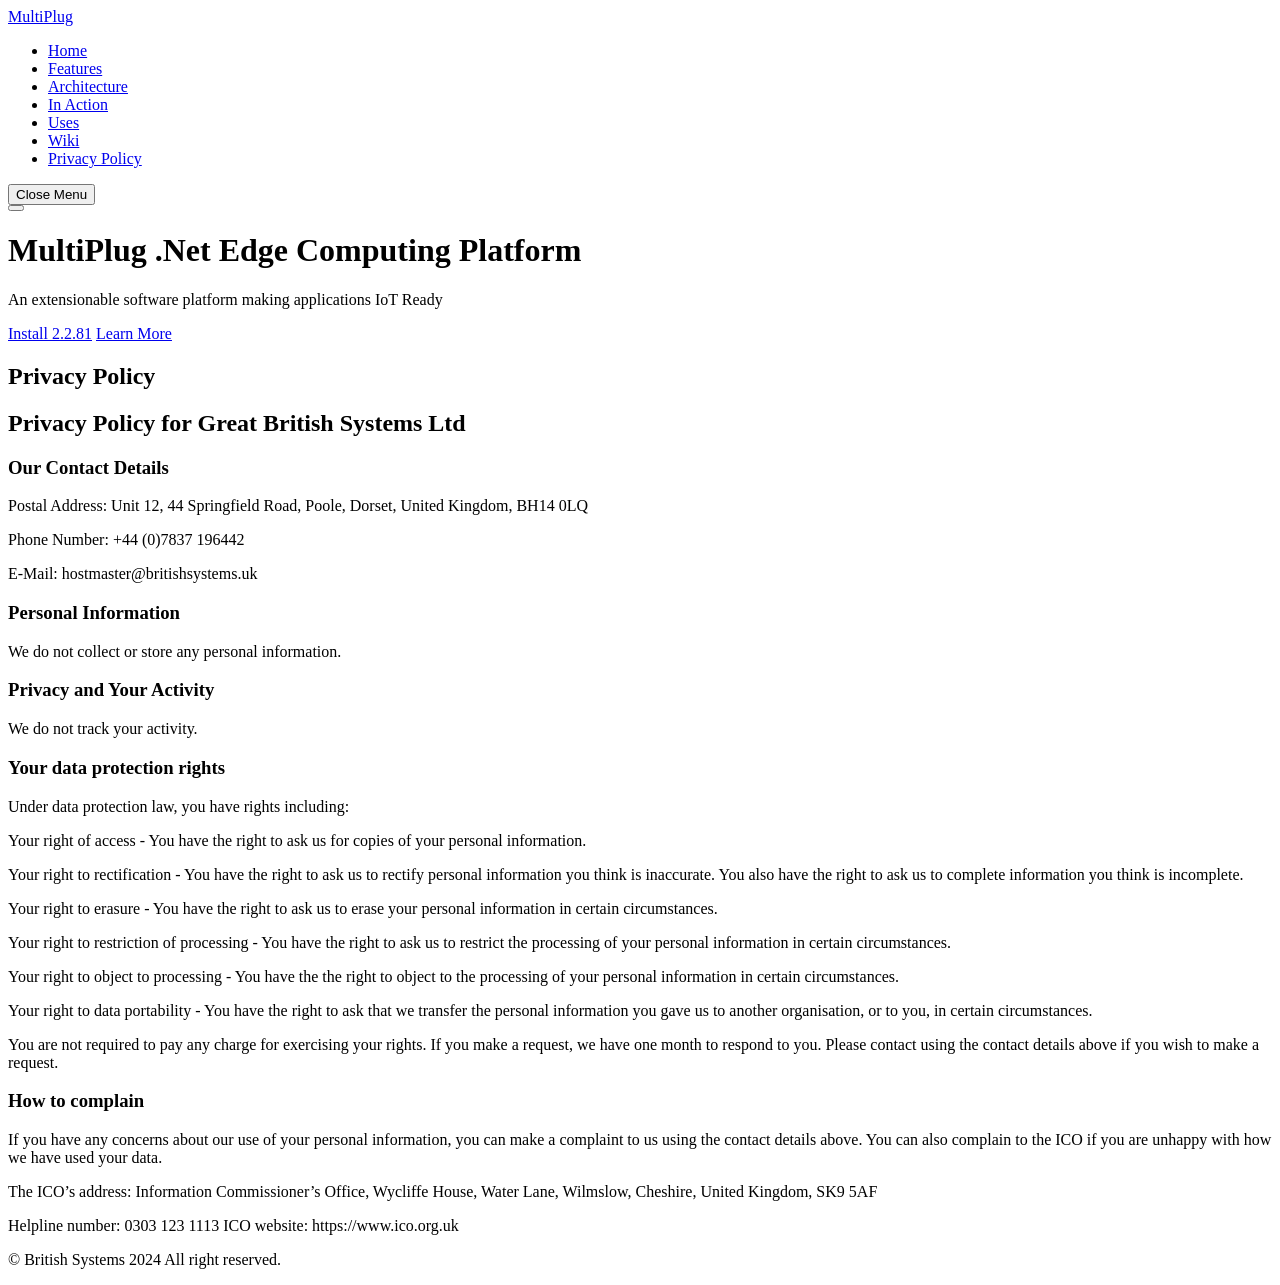
==== docs/privacy/index.html @ 9030fdd7 "Create index.html" ====
<html lang="en">
<head>
    <meta charset="utf-8">
    <meta name="description" content="MultiPlug is a Edge Computing Platform for the Internet of Things">
    <meta name="keywords" content="Internet of Things, 4IR, Edge Computing">
    <meta name="viewport" content="width=device-width, initial-scale=1, maximum-scale=1">
    <meta name="author" content="British Systems">
    <title>Privacy Policy | MultiPlug</title>
    <link href="//cdn.multiplug.app/img/mp/favicon.ico" rel="icon" type="image/x-icon" >
    <link href="//cdn.multiplug.app/img/mp/favicon.ico" rel="shortcut icon" type="image/x-icon">
    <link href="//cdn.multiplug.app/css/mp/bootstrap.min.css" rel="stylesheet">
    <!-- Font Awesome CSS -->
    <link rel="stylesheet" href="//cdn.multiplug.app/fonts/mp/font-awesome.min.css" type="text/css" media="screen">
    <!-- Include roboto.css to use the Roboto web font, material.css to include the theme and ripples.css to style the ripple effect -->
    <link href="//cdn.multiplug.app/css/mp/material.min.css" rel="stylesheet">
    <link href="//cdn.multiplug.app/css/mp/ripples.min.css" rel="stylesheet">
    <link href="//cdn.multiplug.app/css/mp/main.css" rel="stylesheet">
    <link href="//cdn.multiplug.app/css/mp/responsive.css" rel="stylesheet">
    <link href="//cdn.multiplug.app/css/mp/animate.min.css" rel="stylesheet">
</head>

<body>

    <div class="navbar navbar-invers menu-wrap">
        <div class="navbar-header text-center">
            <a class="navbar-brand logo-right" href="javascript:void(0)">MultiPlug</a>
        </div>
        <ul class="nav navbar-nav main-navigation">
            <li class="active"><a href="#home">Home</a></li>
            <li><a href="#features">Features</a></li>
            <li><a href="#why">Architecture</a></li>
            <li><a href="#screenshot">In Action</a></li>
            <li><a href="#testimonial">Uses</a></li>

            <!-- <li><a href="~/extensions/">Extensions</a></li> -->
            <li><a href="https://github.com/British-Systems/MultiPlug/wiki" target="_blank">Wiki</a></li>
            <li><a href="./privacy/" >Privacy Policy</a></li>
        </ul>
        <button class="close-button" id="close-button">Close Menu</button>
    </div>

    <div class="content-wrap">
        <header class="hero-area" id="home">

            <div class="container">
                <div class="col-md-12">

                    <div class="navbar navbar-inverse sticky-navigation navbar-fixed-top" role="navigation" data-spy="affix" data-offset-top="200">
                        <div class="container">
                            <div class="navbar-header">
                                <img src="//cdn.multiplug.app/img/mp/MultiPlug.png" class="logo-left" alt="">
                                <!-- @*<a class="logo-left " href="index.html"><i class="mdi-image-timelapse"></i>MultiPlug</a>*@ -->
                            </div>
                            <div class="navbar-right">
                                <button class="menu-icon" id="open-button">
                                    <i class="mdi-navigation-menu"></i>
                                </button>
                            </div>
                        </div>
                    </div>
                </div>
                <div class="contents text-right">
                    <h1 class="wow fadeInRight" data-wow-duration="1000ms" data-wow-delay="300ms">MultiPlug .Net Edge Computing Platform</h1>
                    <p class="wow fadeInRight" data-wow-duration="1000ms" data-wow-delay="400ms">An extensionable software platform making applications IoT Ready</p>
                    <a href="#why" class="btn btn-lg btn-primary wow fadeInUp btn-install" data-wow-duration="1000ms" data-wow-delay="400ms">Install 2.2.81</a>
                    <a href="#features" class="btn btn-lg btn-border wow fadeInUp" data-wow-duration="1000ms" data-wow-delay="500ms">Learn More</a>
                </div>
            </div>
        </header>

        <section id="features" class="section">
            <div class="container">
                <div class="section-header">
                    <h1 class="section-title">Privacy Policy</h1>
                    <h2 class="section-subtitle wow fadeInRight" data-wow-duration="1000ms" data-wow-delay="400ms">Privacy Policy for Great British Systems Ltd</h2>
					<h3><b>Our Contact Details</b></h3>
					<p>Postal Address: Unit 12, 44 Springfield Road, Poole, Dorset, United Kingdom, BH14 0LQ</p>
					<p>Phone Number: +44 (0)7837 196442</p>
					<p>E-Mail: hostmaster@britishsystems.uk</p>
					<h3><b>Personal Information</b></h3>
					<p>We do not collect or store any personal information.</p>
					<h3><b>Privacy and Your Activity</b></h3>
					<p>We do not track your activity.</p>
					<h3><b>Your data protection rights</b></h3>
					<p>Under data protection law, you have rights including:</p>
					<p>Your right of access - You have the right to ask us for copies of your personal information.</p>
					<p>Your right to rectification - You have the right to ask us to rectify personal information you think is inaccurate. You also have the right to ask us to complete information you think is incomplete.</p>
					<p>Your right to erasure - You have the right to ask us to erase your personal information in certain circumstances.</p>
					<p>Your right to restriction of processing - You have the right to ask us to restrict the processing of your personal information in certain circumstances.</p>
					<p>Your right to object to processing - You have the the right to object to the processing of your personal information in certain circumstances.</p>
					<p>Your right to data portability - You have the right to ask that we transfer the personal information you gave us to another organisation, or to you, in certain circumstances.</p>
					<p>You are not required to pay any charge for exercising your rights. If you make a request, we have one month to respond to you. Please contact using the contact details above if you wish to make a request.</p>
					<h3><b>How to complain</b></h3>
					<p>If you have any concerns about our use of your personal information, you can make a complaint to us using the contact details above. You can also complain to the ICO if you are unhappy with how we have used your data.</p>
					<p>The ICO’s address: Information Commissioner’s Office, Wycliffe House, Water Lane, Wilmslow, Cheshire, United Kingdom, SK9 5AF</p>
					<p>Helpline number: 0303 123 1113 ICO website: https://www.ico.org.uk</p>
                </div>
            </div>
        </section>

        <section id="footer">
        <div class="container">
        </div>
        <!-- Go to Top Link -->
        <a href="#home" class="btn btn-primary back-to-top">
            <i class="mdi-hardware-keyboard-arrow-up"></i>
        </a>
    </section>

        <section id="copyright">
            <div class="container">
                <div class="row">
                    <div class="col-md-12">
                        <p class="copyright-text">
                            © British Systems 2024 All right reserved.

                        </p>
                    </div>
                </div>
            </div>
        </section>
    </div>


    <script src="//cdn.multiplug.app/js/mp/jquery-2.1.4.min.js"></script>
    <script src="//cdn.multiplug.app/js/mp/bootstrap.min.js"></script>
    <script src="//cdn.multiplug.app/js/mp/ripples.min.js"></script>
    <script src="//cdn.multiplug.app/js/mp/material.min.js"></script>
    <script src="//cdn.multiplug.app/js/mp/wow.js"></script>
    <script src="//cdn.multiplug.app/js/mp/jquery.mmenu.min.all.js"></script>
    <script src="//cdn.multiplug.app/js/mp/count-to.js"></script>
    <script src="//cdn.multiplug.app/js/mp/jquery.inview.min.js"></script>
    <script src="//cdn.multiplug.app/js/mp/classie.js"></script>
    <script src="//cdn.multiplug.app/js/mp/jquery.nav.js"></script>
    <script src="//cdn.multiplug.app/js/mp/smooth-on-scroll.js"></script>
    <script src="//cdn.multiplug.app/js/mp/smooth-scroll.js"></script>
    <script src="//cdn.multiplug.app/js/mp/form-validator.min.js"></script>
    <script src="//cdn.multiplug.app/js/mp/contact-form-script.js"></script>
    <script src="//cdn.multiplug.app/js/mp/main.js"></script>



    <script>
        $(document).ready(function() {
            // This command is used to initialize some elements and make them work properly
            $.material.init();
        });
    </script>

</body>

</html>
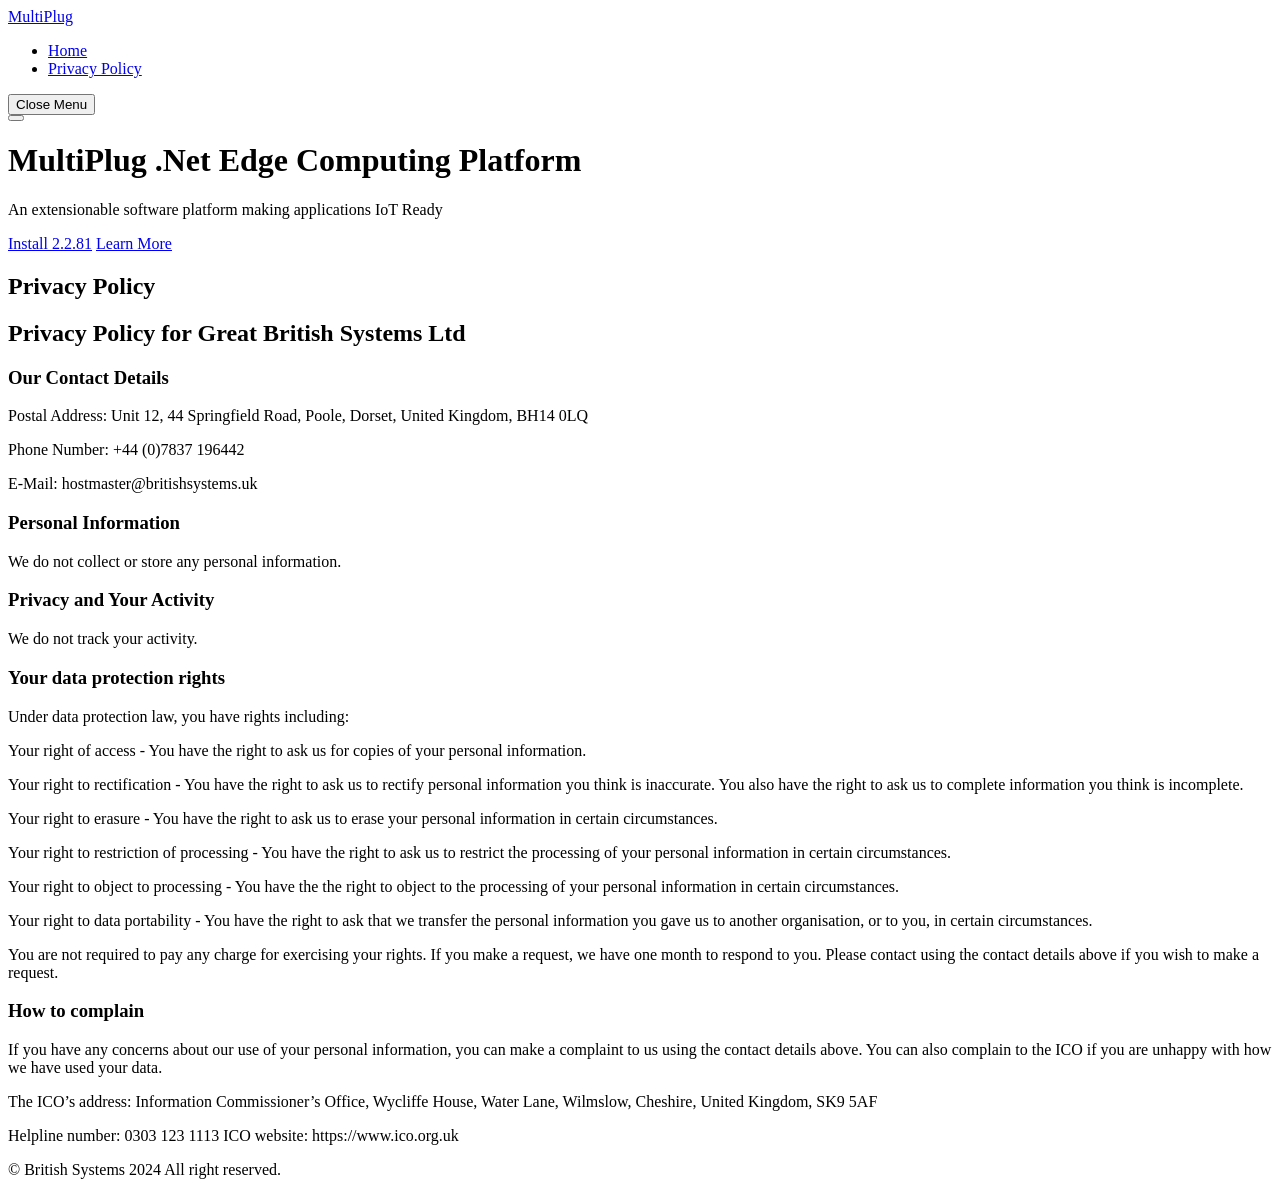
==== commit 30a3b87d: "Update index.html" ====
--- a/docs/privacy/index.html
+++ b/docs/privacy/index.html
@@ -26,15 +26,8 @@
             <a class="navbar-brand logo-right" href="javascript:void(0)">MultiPlug</a>
         </div>
         <ul class="nav navbar-nav main-navigation">
-            <li class="active"><a href="#home">Home</a></li>
-            <li><a href="#features">Features</a></li>
-            <li><a href="#why">Architecture</a></li>
-            <li><a href="#screenshot">In Action</a></li>
-            <li><a href="#testimonial">Uses</a></li>
-
-            <!-- <li><a href="~/extensions/">Extensions</a></li> -->
-            <li><a href="https://github.com/British-Systems/MultiPlug/wiki" target="_blank">Wiki</a></li>
-            <li><a href="./privacy/" >Privacy Policy</a></li>
+            <li><a href="/">Home</a></li>
+            <li class="active"><a href="/privacy" >Privacy Policy</a></li>
         </ul>
         <button class="close-button" id="close-button">Close Menu</button>
     </div>
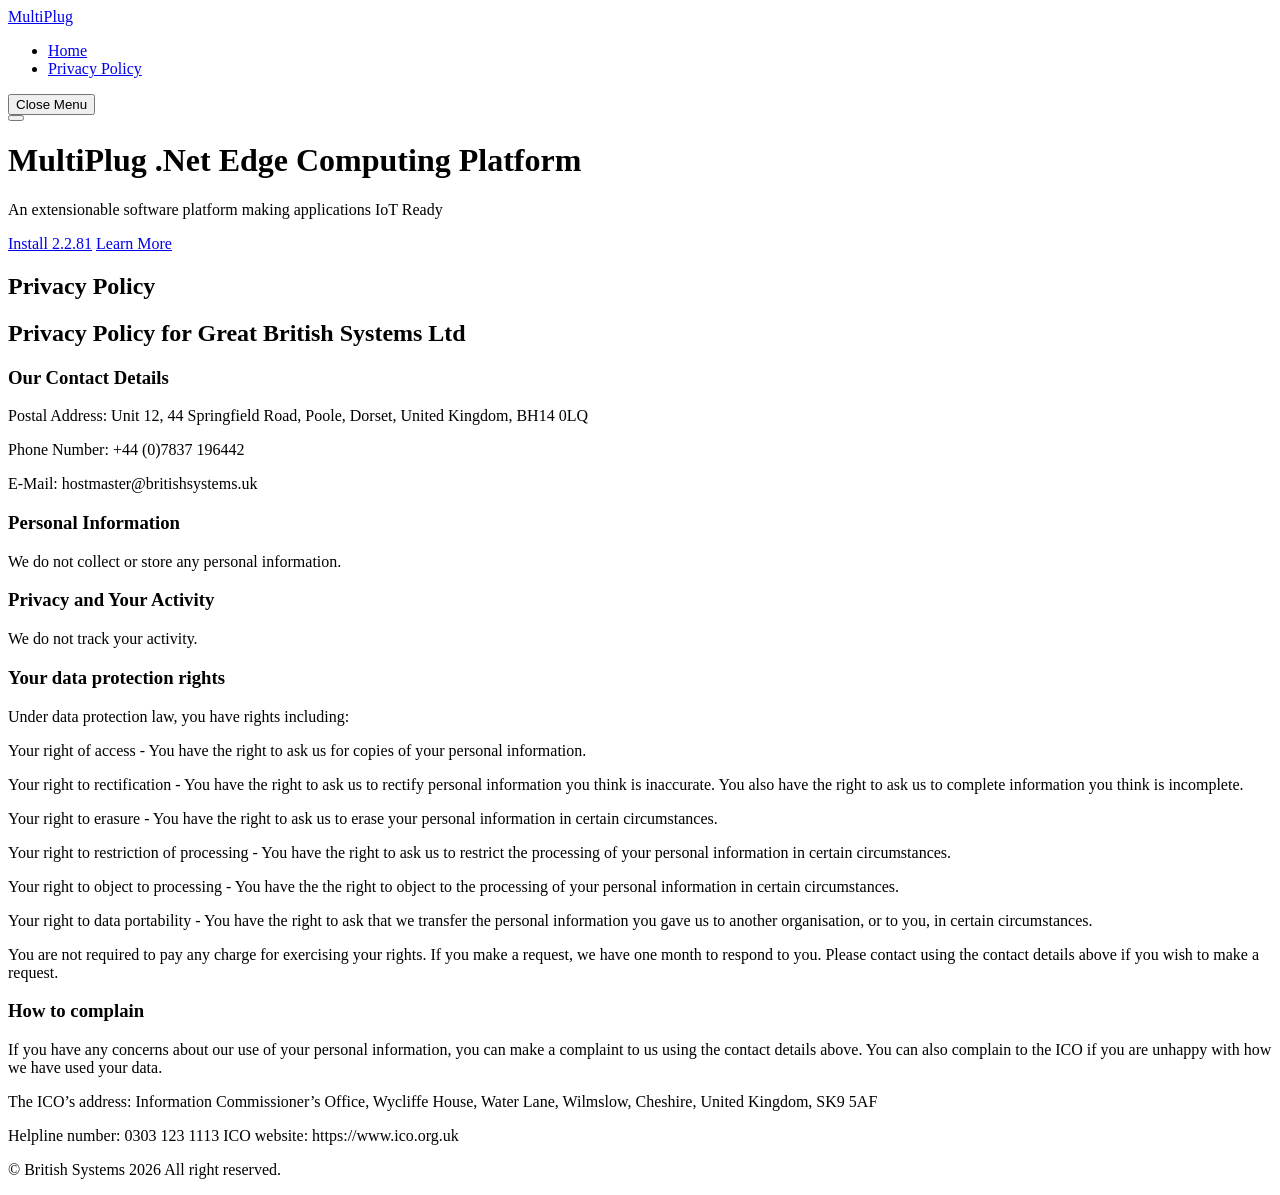
==== commit 279312a8: "Year" ====
--- a/docs/privacy/index.html
+++ b/docs/privacy/index.html
@@ -105,7 +105,7 @@
                 <div class="row">
                     <div class="col-md-12">
                         <p class="copyright-text">
-                            © British Systems 2024 All right reserved.
+                            © British Systems 2026 All right reserved.
 
                         </p>
                     </div>
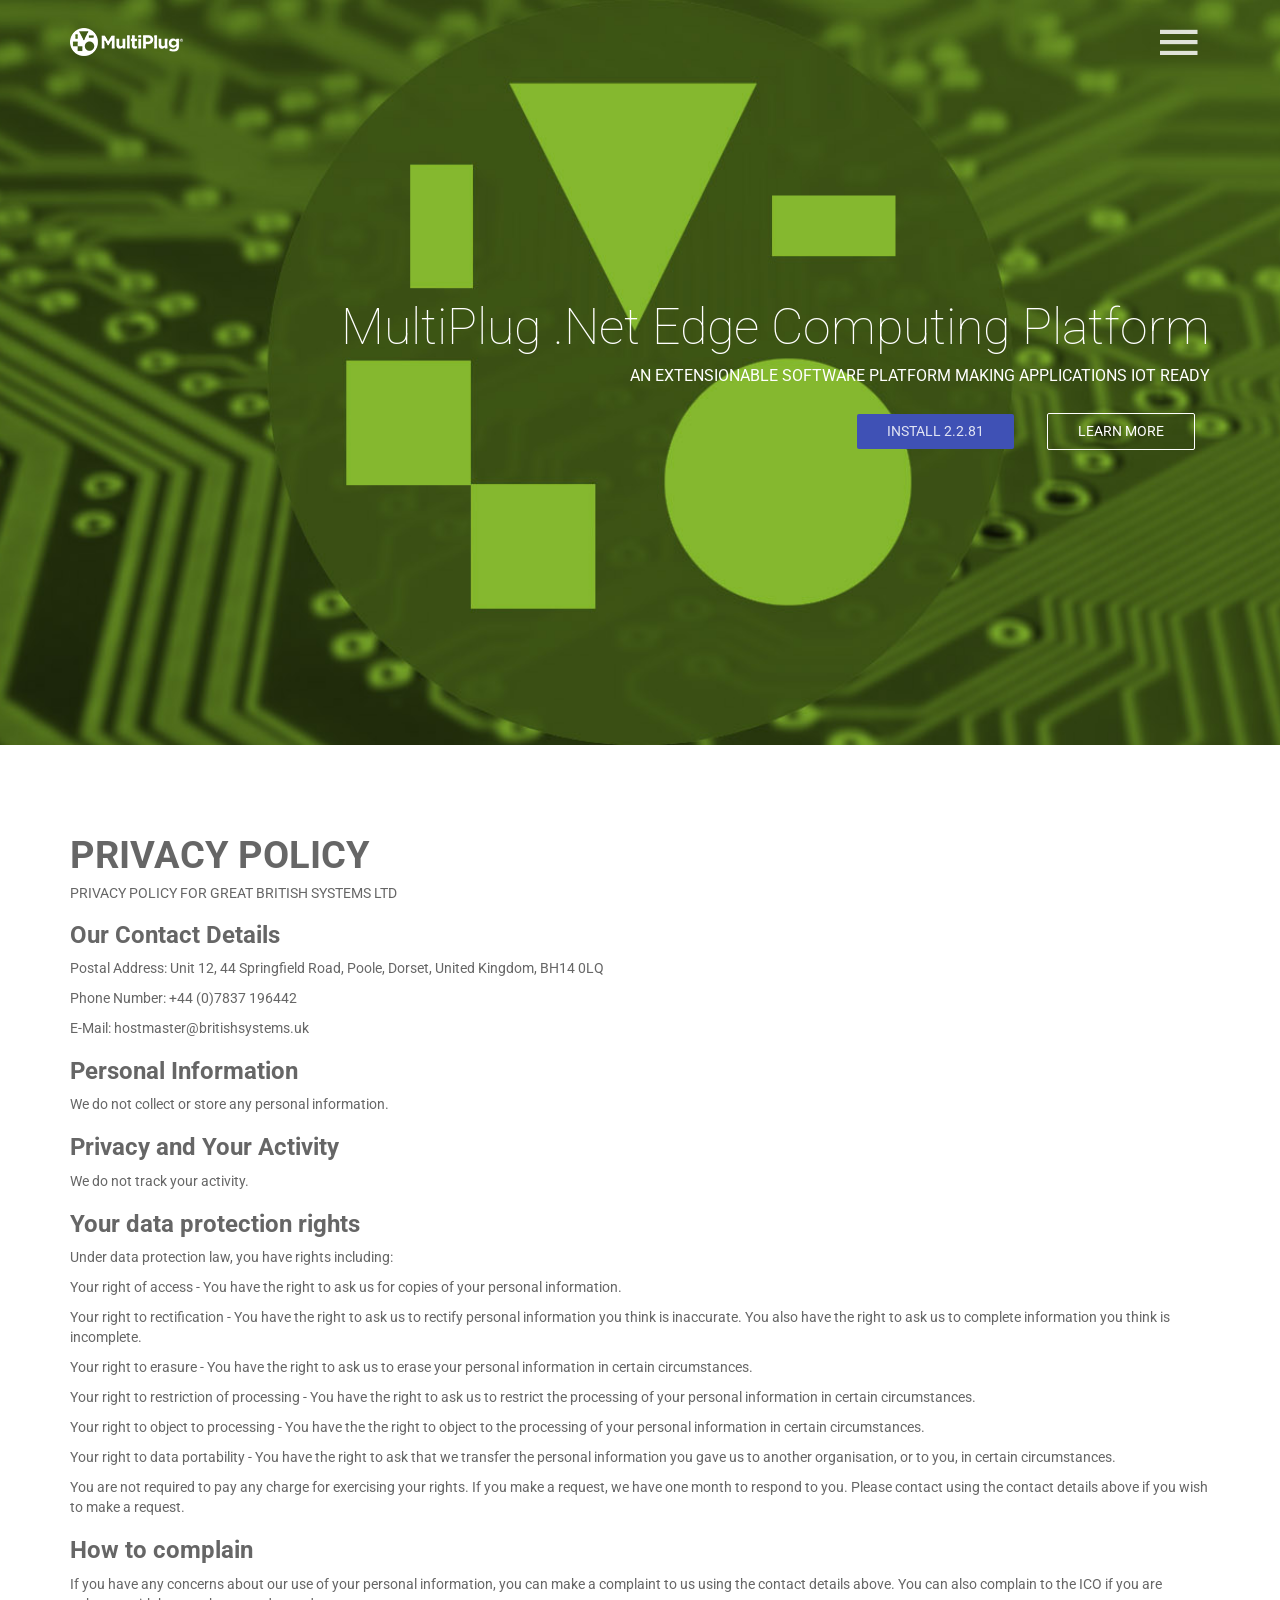
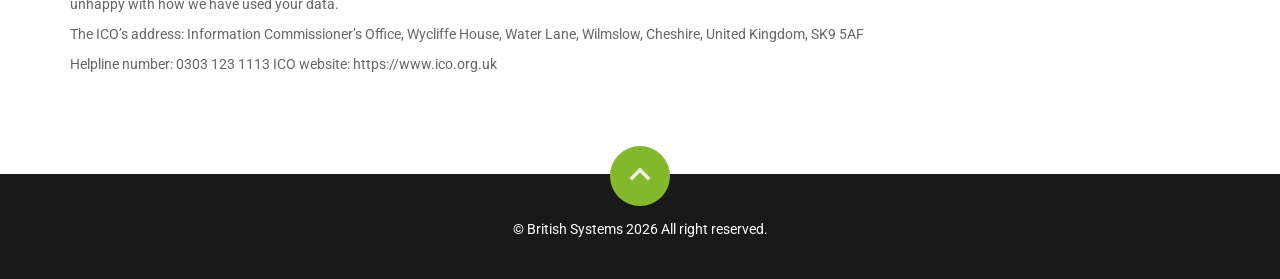
==== commit 61bdea4c: "Add files via upload" ====
--- a/docs/privacy/index.html
+++ b/docs/privacy/index.html
@@ -1,145 +1,145 @@
-<html lang="en">
-<head>
-    <meta charset="utf-8">
-    <meta name="description" content="MultiPlug is a Edge Computing Platform for the Internet of Things">
-    <meta name="keywords" content="Internet of Things, 4IR, Edge Computing">
-    <meta name="viewport" content="width=device-width, initial-scale=1, maximum-scale=1">
-    <meta name="author" content="British Systems">
-    <title>Privacy Policy | MultiPlug</title>
-    <link href="//cdn.multiplug.app/img/mp/favicon.ico" rel="icon" type="image/x-icon" >
-    <link href="//cdn.multiplug.app/img/mp/favicon.ico" rel="shortcut icon" type="image/x-icon">
-    <link href="//cdn.multiplug.app/css/mp/bootstrap.min.css" rel="stylesheet">
-    <!-- Font Awesome CSS -->
-    <link rel="stylesheet" href="//cdn.multiplug.app/fonts/mp/font-awesome.min.css" type="text/css" media="screen">
-    <!-- Include roboto.css to use the Roboto web font, material.css to include the theme and ripples.css to style the ripple effect -->
-    <link href="//cdn.multiplug.app/css/mp/material.min.css" rel="stylesheet">
-    <link href="//cdn.multiplug.app/css/mp/ripples.min.css" rel="stylesheet">
-    <link href="//cdn.multiplug.app/css/mp/main.css" rel="stylesheet">
-    <link href="//cdn.multiplug.app/css/mp/responsive.css" rel="stylesheet">
-    <link href="//cdn.multiplug.app/css/mp/animate.min.css" rel="stylesheet">
-</head>
-
-<body>
-
-    <div class="navbar navbar-invers menu-wrap">
-        <div class="navbar-header text-center">
-            <a class="navbar-brand logo-right" href="javascript:void(0)">MultiPlug</a>
-        </div>
-        <ul class="nav navbar-nav main-navigation">
-            <li><a href="/">Home</a></li>
-            <li class="active"><a href="/privacy" >Privacy Policy</a></li>
-        </ul>
-        <button class="close-button" id="close-button">Close Menu</button>
-    </div>
-
-    <div class="content-wrap">
-        <header class="hero-area" id="home">
-
-            <div class="container">
-                <div class="col-md-12">
-
-                    <div class="navbar navbar-inverse sticky-navigation navbar-fixed-top" role="navigation" data-spy="affix" data-offset-top="200">
-                        <div class="container">
-                            <div class="navbar-header">
-                                <img src="//cdn.multiplug.app/img/mp/MultiPlug.png" class="logo-left" alt="">
-                                <!-- @*<a class="logo-left " href="index.html"><i class="mdi-image-timelapse"></i>MultiPlug</a>*@ -->
-                            </div>
-                            <div class="navbar-right">
-                                <button class="menu-icon" id="open-button">
-                                    <i class="mdi-navigation-menu"></i>
-                                </button>
-                            </div>
-                        </div>
-                    </div>
-                </div>
-                <div class="contents text-right">
-                    <h1 class="wow fadeInRight" data-wow-duration="1000ms" data-wow-delay="300ms">MultiPlug .Net Edge Computing Platform</h1>
-                    <p class="wow fadeInRight" data-wow-duration="1000ms" data-wow-delay="400ms">An extensionable software platform making applications IoT Ready</p>
-                    <a href="#why" class="btn btn-lg btn-primary wow fadeInUp btn-install" data-wow-duration="1000ms" data-wow-delay="400ms">Install 2.2.81</a>
-                    <a href="#features" class="btn btn-lg btn-border wow fadeInUp" data-wow-duration="1000ms" data-wow-delay="500ms">Learn More</a>
-                </div>
-            </div>
-        </header>
-
-        <section id="features" class="section">
-            <div class="container">
-                <div class="section-header">
-                    <h1 class="section-title">Privacy Policy</h1>
-                    <h2 class="section-subtitle wow fadeInRight" data-wow-duration="1000ms" data-wow-delay="400ms">Privacy Policy for Great British Systems Ltd</h2>
-					<h3><b>Our Contact Details</b></h3>
-					<p>Postal Address: Unit 12, 44 Springfield Road, Poole, Dorset, United Kingdom, BH14 0LQ</p>
-					<p>Phone Number: +44 (0)7837 196442</p>
-					<p>E-Mail: hostmaster@britishsystems.uk</p>
-					<h3><b>Personal Information</b></h3>
-					<p>We do not collect or store any personal information.</p>
-					<h3><b>Privacy and Your Activity</b></h3>
-					<p>We do not track your activity.</p>
-					<h3><b>Your data protection rights</b></h3>
-					<p>Under data protection law, you have rights including:</p>
-					<p>Your right of access - You have the right to ask us for copies of your personal information.</p>
-					<p>Your right to rectification - You have the right to ask us to rectify personal information you think is inaccurate. You also have the right to ask us to complete information you think is incomplete.</p>
-					<p>Your right to erasure - You have the right to ask us to erase your personal information in certain circumstances.</p>
-					<p>Your right to restriction of processing - You have the right to ask us to restrict the processing of your personal information in certain circumstances.</p>
-					<p>Your right to object to processing - You have the the right to object to the processing of your personal information in certain circumstances.</p>
-					<p>Your right to data portability - You have the right to ask that we transfer the personal information you gave us to another organisation, or to you, in certain circumstances.</p>
-					<p>You are not required to pay any charge for exercising your rights. If you make a request, we have one month to respond to you. Please contact using the contact details above if you wish to make a request.</p>
-					<h3><b>How to complain</b></h3>
-					<p>If you have any concerns about our use of your personal information, you can make a complaint to us using the contact details above. You can also complain to the ICO if you are unhappy with how we have used your data.</p>
-					<p>The ICO’s address: Information Commissioner’s Office, Wycliffe House, Water Lane, Wilmslow, Cheshire, United Kingdom, SK9 5AF</p>
-					<p>Helpline number: 0303 123 1113 ICO website: https://www.ico.org.uk</p>
-                </div>
-            </div>
-        </section>
-
-        <section id="footer">
-        <div class="container">
-        </div>
-        <!-- Go to Top Link -->
-        <a href="#home" class="btn btn-primary back-to-top">
-            <i class="mdi-hardware-keyboard-arrow-up"></i>
-        </a>
-    </section>
-
-        <section id="copyright">
-            <div class="container">
-                <div class="row">
-                    <div class="col-md-12">
-                        <p class="copyright-text">
-                            © British Systems 2026 All right reserved.
-
-                        </p>
-                    </div>
-                </div>
-            </div>
-        </section>
-    </div>
-
-
-    <script src="//cdn.multiplug.app/js/mp/jquery-2.1.4.min.js"></script>
-    <script src="//cdn.multiplug.app/js/mp/bootstrap.min.js"></script>
-    <script src="//cdn.multiplug.app/js/mp/ripples.min.js"></script>
-    <script src="//cdn.multiplug.app/js/mp/material.min.js"></script>
-    <script src="//cdn.multiplug.app/js/mp/wow.js"></script>
-    <script src="//cdn.multiplug.app/js/mp/jquery.mmenu.min.all.js"></script>
-    <script src="//cdn.multiplug.app/js/mp/count-to.js"></script>
-    <script src="//cdn.multiplug.app/js/mp/jquery.inview.min.js"></script>
-    <script src="//cdn.multiplug.app/js/mp/classie.js"></script>
-    <script src="//cdn.multiplug.app/js/mp/jquery.nav.js"></script>
-    <script src="//cdn.multiplug.app/js/mp/smooth-on-scroll.js"></script>
-    <script src="//cdn.multiplug.app/js/mp/smooth-scroll.js"></script>
-    <script src="//cdn.multiplug.app/js/mp/form-validator.min.js"></script>
-    <script src="//cdn.multiplug.app/js/mp/contact-form-script.js"></script>
-    <script src="//cdn.multiplug.app/js/mp/main.js"></script>
-
-
-
-    <script>
-        $(document).ready(function() {
-            // This command is used to initialize some elements and make them work properly
-            $.material.init();
-        });
-    </script>
-
-</body>
-
-</html>
+<html lang="en">
+<head>
+    <meta charset="utf-8">
+    <meta name="description" content="MultiPlug is a Edge Computing Platform for the Internet of Things">
+    <meta name="keywords" content="Internet of Things, 4IR, Edge Computing">
+    <meta name="viewport" content="width=device-width, initial-scale=1, maximum-scale=1">
+    <meta name="author" content="British Systems">
+    <title>Privacy Policy | MultiPlug</title>
+    <link href="../img/mp/favicon.ico" rel="icon" type="image/x-icon" >
+    <link href="../img/mp/favicon.ico" rel="shortcut icon" type="image/x-icon">
+    <link href="../css/mp/bootstrap.min.css" rel="stylesheet">
+    <!-- Font Awesome CSS -->
+    <link rel="stylesheet" href="../fonts/mp/font-awesome.min.css" type="text/css" media="screen">
+    <!-- Include roboto.css to use the Roboto web font, material.css to include the theme and ripples.css to style the ripple effect -->
+    <link href="../css/mp/material.min.css" rel="stylesheet">
+    <link href="../css/mp/ripples.min.css" rel="stylesheet">
+    <link href="../css/mp/main.css" rel="stylesheet">
+    <link href="../css/mp/responsive.css" rel="stylesheet">
+    <link href="../css/mp/animate.min.css" rel="stylesheet">
+</head>
+
+<body>
+
+    <div class="navbar navbar-invers menu-wrap">
+        <div class="navbar-header text-center">
+            <a class="navbar-brand logo-right" href="javascript:void(0)">MultiPlug</a>
+        </div>
+        <ul class="nav navbar-nav main-navigation">
+            <li><a href="/">Home</a></li>
+            <li class="active"><a href="/privacy" >Privacy Policy</a></li>
+        </ul>
+        <button class="close-button" id="close-button">Close Menu</button>
+    </div>
+
+    <div class="content-wrap">
+        <header class="hero-area" id="home">
+
+            <div class="container">
+                <div class="col-md-12">
+
+                    <div class="navbar navbar-inverse sticky-navigation navbar-fixed-top" role="navigation" data-spy="affix" data-offset-top="200">
+                        <div class="container">
+                            <div class="navbar-header">
+                                <img src="../img/mp/MultiPlug.png" class="logo-left" alt="">
+                                <!-- @*<a class="logo-left " href="index.html"><i class="mdi-image-timelapse"></i>MultiPlug</a>*@ -->
+                            </div>
+                            <div class="navbar-right">
+                                <button class="menu-icon" id="open-button">
+                                    <i class="mdi-navigation-menu"></i>
+                                </button>
+                            </div>
+                        </div>
+                    </div>
+                </div>
+                <div class="contents text-right">
+                    <h1 class="wow fadeInRight" data-wow-duration="1000ms" data-wow-delay="300ms">MultiPlug .Net Edge Computing Platform</h1>
+                    <p class="wow fadeInRight" data-wow-duration="1000ms" data-wow-delay="400ms">An extensionable software platform making applications IoT Ready</p>
+                    <a href="#why" class="btn btn-lg btn-primary wow fadeInUp btn-install" data-wow-duration="1000ms" data-wow-delay="400ms">Install 2.2.81</a>
+                    <a href="#features" class="btn btn-lg btn-border wow fadeInUp" data-wow-duration="1000ms" data-wow-delay="500ms">Learn More</a>
+                </div>
+            </div>
+        </header>
+
+        <section id="features" class="section">
+            <div class="container">
+                <div class="section-header">
+                    <h1 class="section-title">Privacy Policy</h1>
+                    <h2 class="section-subtitle wow fadeInRight" data-wow-duration="1000ms" data-wow-delay="400ms">Privacy Policy for Great British Systems Ltd</h2>
+					<h3><b>Our Contact Details</b></h3>
+					<p>Postal Address: Unit 12, 44 Springfield Road, Poole, Dorset, United Kingdom, BH14 0LQ</p>
+					<p>Phone Number: +44 (0)7837 196442</p>
+					<p>E-Mail: hostmaster@britishsystems.uk</p>
+					<h3><b>Personal Information</b></h3>
+					<p>We do not collect or store any personal information.</p>
+					<h3><b>Privacy and Your Activity</b></h3>
+					<p>We do not track your activity.</p>
+					<h3><b>Your data protection rights</b></h3>
+					<p>Under data protection law, you have rights including:</p>
+					<p>Your right of access - You have the right to ask us for copies of your personal information.</p>
+					<p>Your right to rectification - You have the right to ask us to rectify personal information you think is inaccurate. You also have the right to ask us to complete information you think is incomplete.</p>
+					<p>Your right to erasure - You have the right to ask us to erase your personal information in certain circumstances.</p>
+					<p>Your right to restriction of processing - You have the right to ask us to restrict the processing of your personal information in certain circumstances.</p>
+					<p>Your right to object to processing - You have the the right to object to the processing of your personal information in certain circumstances.</p>
+					<p>Your right to data portability - You have the right to ask that we transfer the personal information you gave us to another organisation, or to you, in certain circumstances.</p>
+					<p>You are not required to pay any charge for exercising your rights. If you make a request, we have one month to respond to you. Please contact using the contact details above if you wish to make a request.</p>
+					<h3><b>How to complain</b></h3>
+					<p>If you have any concerns about our use of your personal information, you can make a complaint to us using the contact details above. You can also complain to the ICO if you are unhappy with how we have used your data.</p>
+					<p>The ICO’s address: Information Commissioner’s Office, Wycliffe House, Water Lane, Wilmslow, Cheshire, United Kingdom, SK9 5AF</p>
+					<p>Helpline number: 0303 123 1113 ICO website: https://www.ico.org.uk</p>
+                </div>
+            </div>
+        </section>
+
+        <section id="footer">
+        <div class="container">
+        </div>
+        <!-- Go to Top Link -->
+        <a href="#home" class="btn btn-primary back-to-top">
+            <i class="mdi-hardware-keyboard-arrow-up"></i>
+        </a>
+    </section>
+
+        <section id="copyright">
+            <div class="container">
+                <div class="row">
+                    <div class="col-md-12">
+                        <p class="copyright-text">
+                            © British Systems 2026 All right reserved.
+
+                        </p>
+                    </div>
+                </div>
+            </div>
+        </section>
+    </div>
+
+
+    <script src="../js/mp/jquery-2.1.4.min.js"></script>
+    <script src="../js/mp/bootstrap.min.js"></script>
+    <script src="../js/mp/ripples.min.js"></script>
+    <script src="../js/mp/material.min.js"></script>
+    <script src="../js/mp/wow.js"></script>
+    <script src="../js/mp/jquery.mmenu.min.all.js"></script>
+    <script src="../js/mp/count-to.js"></script>
+    <script src="../js/mp/jquery.inview.min.js"></script>
+    <script src="../js/mp/classie.js"></script>
+    <script src="../js/mp/jquery.nav.js"></script>
+    <script src="../js/mp/smooth-on-scroll.js"></script>
+    <script src="../js/mp/smooth-scroll.js"></script>
+    <script src="../js/mp/form-validator.min.js"></script>
+    <script src="../js/mp/contact-form-script.js"></script>
+    <script src="../js/mp/main.js"></script>
+
+
+
+    <script>
+        $(document).ready(function() {
+            // This command is used to initialize some elements and make them work properly
+            $.material.init();
+        });
+    </script>
+
+</body>
+
+</html>
--- a/docs/css/mp/material.min.css
+++ b/docs/css/mp/material.min.css
@@ -0,0 +1,2 @@
+@font-face{font-family:Material-Design-Icons;src:url(../../fonts/mp/Material-Design-Icons.eot?3ocs8m);src:url(../../fonts/mp/Material-Design-Icons.eot?#iefix3ocs8m) format('embedded-opentype'),url(../../fonts/mp/Material-Design-Icons.woff?3ocs8m) format('woff'),url(../../fonts/mp/Material-Design-Icons.ttf?3ocs8m) format('truetype'),url(../../fonts/mp/Material-Design-Icons.svg?3ocs8m#Material-Design-Icons) format('svg')}[class^=mdi-],[class*=mdi-]{speak:none;display:inline-block;font:normal normal normal 24px/1 'Material-Design-Icons';text-rendering:auto;-webkit-font-smoothing:antialiased;-moz-osx-font-smoothing:grayscale;-webkit-transform:translate(0,0);-ms-transform:translate(0,0);transform:translate(0,0)}[class^=mdi-]:before,[class*=mdi-]:before{display:inline-block;speak:none;text-decoration:inherit}[class^=mdi-].pull-left,[class*=mdi-].pull-left{margin-right:.3em}[class^=mdi-].pull-right,[class*=mdi-].pull-right{margin-left:.3em}[class^=mdi-].mdi-lg:before,[class*=mdi-].mdi-lg:before,[class^=mdi-].mdi-lg:after,[class*=mdi-].mdi-lg:after{font-size:1.33333333em;line-height:.75em;vertical-align:-15%}[class^=mdi-].mdi-2x:before,[class*=mdi-].mdi-2x:before,[class^=mdi-].mdi-2x:after,[class*=mdi-].mdi-2x:after{font-size:2em}[class^=mdi-].mdi-3x:before,[class*=mdi-].mdi-3x:before,[class^=mdi-].mdi-3x:after,[class*=mdi-].mdi-3x:after{font-size:3em}[class^=mdi-].mdi-4x:before,[class*=mdi-].mdi-4x:before,[class^=mdi-].mdi-4x:after,[class*=mdi-].mdi-4x:after{font-size:4em}[class^=mdi-].mdi-5x:before,[class*=mdi-].mdi-5x:before,[class^=mdi-].mdi-5x:after,[class*=mdi-].mdi-5x:after{font-size:5em}[class^=mdi-device-signal-cellular-]:after,[class^=mdi-device-battery-]:after,[class^=mdi-device-battery-charging-]:after,[class^=mdi-device-signal-cellular-connected-no-internet-]:after,[class^=mdi-device-signal-wifi-]:after,[class^=mdi-device-signal-wifi-statusbar-not-connected]:after,.mdi-device-network-wifi:after{opacity:.3;position:absolute;left:0;top:0;z-index:1;display:inline-block;speak:none;text-decoration:inherit}[class^=mdi-device-signal-cellular-]:after{content:"\e758"}[class^=mdi-device-battery-]:after{content:"\e735"}[class^=mdi-device-battery-charging-]:after{content:"\e733"}[class^=mdi-device-signal-cellular-connected-no-internet-]:after{content:"\e75d"}[class^=mdi-device-signal-wifi-]:after,.mdi-device-network-wifi:after{content:"\e765"}[class^=mdi-device-signal-wifi-statusbasr-not-connected]:after{content:"\e8f7"}.mdi-device-signal-cellular-off:after,.mdi-device-signal-cellular-null:after,.mdi-device-signal-cellular-no-sim:after,.mdi-device-signal-wifi-off:after,.mdi-device-signal-wifi-4-bar:after,.mdi-device-signal-cellular-4-bar:after,.mdi-device-battery-alert:after,.mdi-device-signal-cellular-connected-no-internet-4-bar:after,.mdi-device-battery-std:after,.mdi-device-battery-full .mdi-device-battery-unknown:after{content:""}.mdi-fw{width:1.28571429em;text-align:center}.mdi-ul{padding-left:0;margin-left:2.14285714em;list-style-type:none}.mdi-ul>li{position:relative}.mdi-li{position:absolute;left:-2.14285714em;width:2.14285714em;top:.14285714em;text-align:center}.mdi-li.mdi-lg{left:-1.85714286em}.mdi-border{padding:.2em .25em .15em;border:solid .08em #eee;border-radius:.1em}.mdi-spin{-webkit-animation:mdi-spin 2s infinite linear;animation:mdi-spin 2s infinite linear;-webkit-transform-origin:50% 50%;-ms-transform-origin:50% 50%;transform-origin:50% 50%}.mdi-pulse{-webkit-animation:mdi-spin 1s steps(8) infinite;animation:mdi-spin 1s steps(8) infinite;-webkit-transform-origin:50% 50%;-ms-transform-origin:50% 50%;transform-origin:50% 50%}@-webkit-keyframes mdi-spin{0%{-webkit-transform:rotate(0deg);transform:rotate(0deg)}100%{-webkit-transform:rotate(359deg);transform:rotate(359deg)}}@keyframes mdi-spin{0%{-webkit-transform:rotate(0deg);transform:rotate(0deg)}100%{-webkit-transform:rotate(359deg);transform:rotate(359deg)}}.mdi-rotate-90{filter:progid:DXImageTransform.Microsoft.BasicImage(rotation=1);-webkit-transform:rotate(90deg);-ms-transform:rotate(90deg);transform:rotate(90deg)}.mdi-rotate-180{filter:progid:DXImageTransform.Microsoft.BasicImage(rotation=2);-webkit-transform:rotate(180deg);-ms-transform:rotate(180deg);transform:rotate(180deg)}.mdi-rotate-270{filter:progid:DXImageTransform.Microsoft.BasicImage(rotation=3);-webkit-transform:rotate(270deg);-ms-transform:rotate(270deg);transform:rotate(270deg)}.mdi-flip-horizontal{filter:progid:DXImageTransform.Microsoft.BasicImage(rotation=0,mirror=1);-webkit-transform:scale(-1,1);-ms-transform:scale(-1,1);transform:scale(-1,1)}.mdi-flip-vertical{filter:progid:DXImageTransform.Microsoft.BasicImage(rotation=2,mirror=1);-webkit-transform:scale(1,-1);-ms-transform:scale(1,-1);transform:scale(1,-1)}:root .mdi-rotate-90,:root .mdi-rotate-180,:root .mdi-rotate-270,:root .mdi-flip-horizontal,:root .mdi-flip-vertical{-webkit-filter:none;filter:none}.mdi-stack{position:relative;display:inline-block;width:2em;height:2em;line-height:2em;vertical-align:middle}.mdi-stack-1x,.mdi-stack-2x{position:absolute;left:0;width:100%;text-align:center}.mdi-stack-1x{line-height:inherit}.mdi-stack-2x{font-size:2em}.mdi-inverse{color:#fff}.mdi-action-3d-rotation:before{content:"\e600"}.mdi-action-accessibility:before{content:"\e601"}.mdi-action-account-balance-wallet:before{content:"\e602"}.mdi-action-account-balance:before{content:"\e603"}.mdi-action-account-box:before{content:"\e604"}.mdi-action-account-child:before{content:"\e605"}.mdi-action-account-circle:before{content:"\e606"}.mdi-action-add-shopping-cart:before{content:"\e607"}.mdi-action-alarm-add:before{content:"\e608"}.mdi-action-alarm-off:before{content:"\e609"}.mdi-action-alarm-on:before{content:"\e60a"}.mdi-action-alarm:before{content:"\e60b"}.mdi-action-android:before{content:"\e60c"}.mdi-action-announcement:before{content:"\e60d"}.mdi-action-aspect-ratio:before{content:"\e60e"}.mdi-action-assessment:before{content:"\e60f"}.mdi-action-assignment-ind:before{content:"\e610"}.mdi-action-assignment-late:before{content:"\e611"}.mdi-action-assignment-return:before{content:"\e612"}.mdi-action-assignment-returned:before{content:"\e613"}.mdi-action-assignment-turned-in:before{content:"\e614"}.mdi-action-assignment:before{content:"\e615"}.mdi-action-autorenew:before{content:"\e616"}.mdi-action-backup:before{content:"\e617"}.mdi-action-book:before{content:"\e618"}.mdi-action-bookmark-outline:before{content:"\e619"}.mdi-action-bookmark:before{content:"\e61a"}.mdi-action-bug-report:before{content:"\e61b"}.mdi-action-cached:before{content:"\e61c"}.mdi-action-check-circle:before{content:"\e61d"}.mdi-action-class:before{content:"\e61e"}.mdi-action-credit-card:before{content:"\e61f"}.mdi-action-dashboard:before{content:"\e620"}.mdi-action-delete:before{content:"\e621"}.mdi-action-description:before{content:"\e622"}.mdi-action-dns:before{content:"\e623"}.mdi-action-done-all:before{content:"\e624"}.mdi-action-done:before{content:"\e625"}.mdi-action-event:before{content:"\e626"}.mdi-action-exit-to-app:before{content:"\e627"}.mdi-action-explore:before{content:"\e628"}.mdi-action-extension:before{content:"\e629"}.mdi-action-face-unlock:before{content:"\e62a"}.mdi-action-favorite-outline:before{content:"\e62b"}.mdi-action-favorite:before{content:"\e62c"}.mdi-action-find-in-page:before{content:"\e62d"}.mdi-action-find-replace:before{content:"\e62e"}.mdi-action-flip-to-back:before{content:"\e62f"}.mdi-action-flip-to-front:before{content:"\e630"}.mdi-action-get-app:before{content:"\e631"}.mdi-action-grade:before{content:"\e632"}.mdi-action-group-work:before{content:"\e633"}.mdi-action-help:before{content:"\e634"}.mdi-action-highlight-remove:before{content:"\e635"}.mdi-action-history:before{content:"\e636"}.mdi-action-home:before{content:"\e637"}.mdi-action-https:before{content:"\e638"}.mdi-action-info-outline:before{content:"\e639"}.mdi-action-info:before{content:"\e63a"}.mdi-action-input:before{content:"\e63b"}.mdi-action-invert-colors:before{content:"\e63c"}.mdi-action-label-outline:before{content:"\e63d"}.mdi-action-label:before{content:"\e63e"}.mdi-action-language:before{content:"\e63f"}.mdi-action-launch:before{content:"\e640"}.mdi-action-list:before{content:"\e641"}.mdi-action-lock-open:before{content:"\e642"}.mdi-action-lock-outline:before{content:"\e643"}.mdi-action-lock:before{content:"\e644"}.mdi-action-loyalty:before{content:"\e645"}.mdi-action-markunread-mailbox:before{content:"\e646"}.mdi-action-note-add:before{content:"\e647"}.mdi-action-open-in-browser:before{content:"\e648"}.mdi-action-open-in-new:before{content:"\e649"}.mdi-action-open-with:before{content:"\e64a"}.mdi-action-pageview:before{content:"\e64b"}.mdi-action-payment:before{content:"\e64c"}.mdi-action-perm-camera-mic:before{content:"\e64d"}.mdi-action-perm-contact-cal:before{content:"\e64e"}.mdi-action-perm-data-setting:before{content:"\e64f"}.mdi-action-perm-device-info:before{content:"\e650"}.mdi-action-perm-identity:before{content:"\e651"}.mdi-action-perm-media:before{content:"\e652"}.mdi-action-perm-phone-msg:before{content:"\e653"}.mdi-action-perm-scan-wifi:before{content:"\e654"}.mdi-action-picture-in-picture:before{content:"\e655"}.mdi-action-polymer:before{content:"\e656"}.mdi-action-print:before{content:"\e657"}.mdi-action-query-builder:before{content:"\e658"}.mdi-action-question-answer:before{content:"\e659"}.mdi-action-receipt:before{content:"\e65a"}.mdi-action-redeem:before{content:"\e65b"}.mdi-action-reorder:before{content:"\e65c"}.mdi-action-report-problem:before{content:"\e65d"}.mdi-action-restore:before{content:"\e65e"}.mdi-action-room:before{content:"\e65f"}.mdi-action-schedule:before{content:"\e660"}.mdi-action-search:before{content:"\e661"}.mdi-action-settings-applications:before{content:"\e662"}.mdi-action-settings-backup-restore:before{content:"\e663"}.mdi-action-settings-bluetooth:before{content:"\e664"}.mdi-action-settings-cell:before{content:"\e665"}.mdi-action-settings-display:before{content:"\e666"}.mdi-action-settings-ethernet:before{content:"\e667"}.mdi-action-settings-input-antenna:before{content:"\e668"}.mdi-action-settings-input-component:before{content:"\e669"}.mdi-action-settings-input-composite:before{content:"\e66a"}.mdi-action-settings-input-hdmi:before{content:"\e66b"}.mdi-action-settings-input-svideo:before{content:"\e66c"}.mdi-action-settings-overscan:before{content:"\e66d"}.mdi-action-settings-phone:before{content:"\e66e"}.mdi-action-settings-power:before{content:"\e66f"}.mdi-action-settings-remote:before{content:"\e670"}.mdi-action-settings-voice:before{content:"\e671"}.mdi-action-settings:before{content:"\e672"}.mdi-action-shop-two:before{content:"\e673"}.mdi-action-shop:before{content:"\e674"}.mdi-action-shopping-basket:before{content:"\e675"}.mdi-action-shopping-cart:before{content:"\e676"}.mdi-action-speaker-notes:before{content:"\e677"}.mdi-action-spellcheck:before{content:"\e678"}.mdi-action-star-rate:before{content:"\e679"}.mdi-action-stars:before{content:"\e67a"}.mdi-action-store:before{content:"\e67b"}.mdi-action-subject:before{content:"\e67c"}.mdi-action-supervisor-account:before{content:"\e67d"}.mdi-action-swap-horiz:before{content:"\e67e"}.mdi-action-swap-vert-circle:before{content:"\e67f"}.mdi-action-swap-vert:before{content:"\e680"}.mdi-action-system-update-tv:before{content:"\e681"}.mdi-action-tab-unselected:before{content:"\e682"}.mdi-action-tab:before{content:"\e683"}.mdi-action-theaters:before{content:"\e684"}.mdi-action-thumb-down:before{content:"\e685"}.mdi-action-thumb-up:before{content:"\e686"}.mdi-action-thumbs-up-down:before{content:"\e687"}.mdi-action-toc:before{content:"\e688"}.mdi-action-today:before{content:"\e689"}.mdi-action-track-changes:before{content:"\e68a"}.mdi-action-translate:before{content:"\e68b"}.mdi-action-trending-down:before{content:"\e68c"}.mdi-action-trending-neutral:before{content:"\e68d"}.mdi-action-trending-up:before{content:"\e68e"}.mdi-action-turned-in-not:before{content:"\e68f"}.mdi-action-turned-in:before{content:"\e690"}.mdi-action-verified-user:before{content:"\e691"}.mdi-action-view-agenda:before{content:"\e692"}.mdi-action-view-array:before{content:"\e693"}.mdi-action-view-carousel:before{content:"\e694"}.mdi-action-view-column:before{content:"\e695"}.mdi-action-view-day:before{content:"\e696"}.mdi-action-view-headline:before{content:"\e697"}.mdi-action-view-list:before{content:"\e698"}.mdi-action-view-module:before{content:"\e699"}.mdi-action-view-quilt:before{content:"\e69a"}.mdi-action-view-stream:before{content:"\e69b"}.mdi-action-view-week:before{content:"\e69c"}.mdi-action-visibility-off:before{content:"\e69d"}.mdi-action-visibility:before{content:"\e69e"}.mdi-action-wallet-giftcard:before{content:"\e69f"}.mdi-action-wallet-membership:before{content:"\e6a0"}.mdi-action-wallet-travel:before{content:"\e6a1"}.mdi-action-work:before{content:"\e6a2"}.mdi-alert-error:before{content:"\e6a3"}.mdi-alert-warning:before{content:"\e6a4"}.mdi-av-album:before{content:"\e6a5"}.mdi-av-closed-caption:before{content:"\e6a6"}.mdi-av-equalizer:before{content:"\e6a7"}.mdi-av-explicit:before{content:"\e6a8"}.mdi-av-fast-forward:before{content:"\e6a9"}.mdi-av-fast-rewind:before{content:"\e6aa"}.mdi-av-games:before{content:"\e6ab"}.mdi-av-hearing:before{content:"\e6ac"}.mdi-av-high-quality:before{content:"\e6ad"}.mdi-av-loop:before{content:"\e6ae"}.mdi-av-mic-none:before{content:"\e6af"}.mdi-av-mic-off:before{content:"\e6b0"}.mdi-av-mic:before{content:"\e6b1"}.mdi-av-movie:before{content:"\e6b2"}.mdi-av-my-library-add:before{content:"\e6b3"}.mdi-av-my-library-books:before{content:"\e6b4"}.mdi-av-my-library-music:before{content:"\e6b5"}.mdi-av-new-releases:before{content:"\e6b6"}.mdi-av-not-interested:before{content:"\e6b7"}.mdi-av-pause-circle-fill:before{content:"\e6b8"}.mdi-av-pause-circle-outline:before{content:"\e6b9"}.mdi-av-pause:before{content:"\e6ba"}.mdi-av-play-arrow:before{content:"\e6bb"}.mdi-av-play-circle-fill:before{content:"\e6bc"}.mdi-av-play-circle-outline:before{content:"\e6bd"}.mdi-av-play-shopping-bag:before{content:"\e6be"}.mdi-av-playlist-add:before{content:"\e6bf"}.mdi-av-queue-music:before{content:"\e6c0"}.mdi-av-queue:before{content:"\e6c1"}.mdi-av-radio:before{content:"\e6c2"}.mdi-av-recent-actors:before{content:"\e6c3"}.mdi-av-repeat-one:before{content:"\e6c4"}.mdi-av-repeat:before{content:"\e6c5"}.mdi-av-replay:before{content:"\e6c6"}.mdi-av-shuffle:before{content:"\e6c7"}.mdi-av-skip-next:before{content:"\e6c8"}.mdi-av-skip-previous:before{content:"\e6c9"}.mdi-av-snooze:before{content:"\e6ca"}.mdi-av-stop:before{content:"\e6cb"}.mdi-av-subtitles:before{content:"\e6cc"}.mdi-av-surround-sound:before{content:"\e6cd"}.mdi-av-timer:before{content:"\e6ce"}.mdi-av-video-collection:before{content:"\e6cf"}.mdi-av-videocam-off:before{content:"\e6d0"}.mdi-av-videocam:before{content:"\e6d1"}.mdi-av-volume-down:before{content:"\e6d2"}.mdi-av-volume-mute:before{content:"\e6d3"}.mdi-av-volume-off:before{content:"\e6d4"}.mdi-av-volume-up:before{content:"\e6d5"}.mdi-av-web:before{content:"\e6d6"}.mdi-communication-business:before{content:"\e6d7"}.mdi-communication-call-end:before{content:"\e6d8"}.mdi-communication-call-made:before{content:"\e6d9"}.mdi-communication-call-merge:before{content:"\e6da"}.mdi-communication-call-missed:before{content:"\e6db"}.mdi-communication-call-received:before{content:"\e6dc"}.mdi-communication-call-split:before{content:"\e6dd"}.mdi-communication-call:before{content:"\e6de"}.mdi-communication-chat:before{content:"\e6df"}.mdi-communication-clear-all:before{content:"\e6e0"}.mdi-communication-comment:before{content:"\e6e1"}.mdi-communication-contacts:before{content:"\e6e2"}.mdi-communication-dialer-sip:before{content:"\e6e3"}.mdi-communication-dialpad:before{content:"\e6e4"}.mdi-communication-dnd-on:before{content:"\e6e5"}.mdi-communication-email:before{content:"\e6e6"}.mdi-communication-forum:before{content:"\e6e7"}.mdi-communication-import-export:before{content:"\e6e8"}.mdi-communication-invert-colors-off:before{content:"\e6e9"}.mdi-communication-invert-colors-on:before{content:"\e6ea"}.mdi-communication-live-help:before{content:"\e6eb"}.mdi-communication-location-off:before{content:"\e6ec"}.mdi-communication-location-on:before{content:"\e6ed"}.mdi-communication-message:before{content:"\e6ee"}.mdi-communication-messenger:before{content:"\e6ef"}.mdi-communication-no-sim:before{content:"\e6f0"}.mdi-communication-phone:before{content:"\e6f1"}.mdi-communication-portable-wifi-off:before{content:"\e6f2"}.mdi-communication-quick-contacts-dialer:before{content:"\e6f3"}.mdi-communication-quick-contacts-mail:before{content:"\e6f4"}.mdi-communication-ring-volume:before{content:"\e6f5"}.mdi-communication-stay-current-landscape:before{content:"\e6f6"}.mdi-communication-stay-current-portrait:before{content:"\e6f7"}.mdi-communication-stay-primary-landscape:before{content:"\e6f8"}.mdi-communication-stay-primary-portrait:before{content:"\e6f9"}.mdi-communication-swap-calls:before{content:"\e6fa"}.mdi-communication-textsms:before{content:"\e6fb"}.mdi-communication-voicemail:before{content:"\e6fc"}.mdi-communication-vpn-key:before{content:"\e6fd"}.mdi-content-add-box:before{content:"\e6fe"}.mdi-content-add-circle-outline:before{content:"\e6ff"}.mdi-content-add-circle:before{content:"\e700"}.mdi-content-add:before{content:"\e701"}.mdi-content-archive:before{content:"\e702"}.mdi-content-backspace:before{content:"\e703"}.mdi-content-block:before{content:"\e704"}.mdi-content-clear:before{content:"\e705"}.mdi-content-content-copy:before{content:"\e706"}.mdi-content-content-cut:before{content:"\e707"}.mdi-content-content-paste:before{content:"\e708"}.mdi-content-create:before{content:"\e709"}.mdi-content-drafts:before{content:"\e70a"}.mdi-content-filter-list:before{content:"\e70b"}.mdi-content-flag:before{content:"\e70c"}.mdi-content-forward:before{content:"\e70d"}.mdi-content-gesture:before{content:"\e70e"}.mdi-content-inbox:before{content:"\e70f"}.mdi-content-link:before{content:"\e710"}.mdi-content-mail:before{content:"\e711"}.mdi-content-markunread:before{content:"\e712"}.mdi-content-redo:before{content:"\e713"}.mdi-content-remove-circle-outline:before{content:"\e714"}.mdi-content-remove-circle:before{content:"\e715"}.mdi-content-remove:before{content:"\e716"}.mdi-content-reply-all:before{content:"\e717"}.mdi-content-reply:before{content:"\e718"}.mdi-content-report:before{content:"\e719"}.mdi-content-save:before{content:"\e71a"}.mdi-content-select-all:before{content:"\e71b"}.mdi-content-send:before{content:"\e71c"}.mdi-content-sort:before{content:"\e71d"}.mdi-content-text-format:before{content:"\e71e"}.mdi-content-undo:before{content:"\e71f"}.mdi-editor-attach-file:before{content:"\e776"}.mdi-editor-attach-money:before{content:"\e777"}.mdi-editor-border-all:before{content:"\e778"}.mdi-editor-border-bottom:before{content:"\e779"}.mdi-editor-border-clear:before{content:"\e77a"}.mdi-editor-border-color:before{content:"\e77b"}.mdi-editor-border-horizontal:before{content:"\e77c"}.mdi-editor-border-inner:before{content:"\e77d"}.mdi-editor-border-left:before{content:"\e77e"}.mdi-editor-border-outer:before{content:"\e77f"}.mdi-editor-border-right:before{content:"\e780"}.mdi-editor-border-style:before{content:"\e781"}.mdi-editor-border-top:before{content:"\e782"}.mdi-editor-border-vertical:before{content:"\e783"}.mdi-editor-format-align-center:before{content:"\e784"}.mdi-editor-format-align-justify:before{content:"\e785"}.mdi-editor-format-align-left:before{content:"\e786"}.mdi-editor-format-align-right:before{content:"\e787"}.mdi-editor-format-bold:before{content:"\e788"}.mdi-editor-format-clear:before{content:"\e789"}.mdi-editor-format-color-fill:before{content:"\e78a"}.mdi-editor-format-color-reset:before{content:"\e78b"}.mdi-editor-format-color-text:before{content:"\e78c"}.mdi-editor-format-indent-decrease:before{content:"\e78d"}.mdi-editor-format-indent-increase:before{content:"\e78e"}.mdi-editor-format-italic:before{content:"\e78f"}.mdi-editor-format-line-spacing:before{content:"\e790"}.mdi-editor-format-list-bulleted:before{content:"\e791"}.mdi-editor-format-list-numbered:before{content:"\e792"}.mdi-editor-format-paint:before{content:"\e793"}.mdi-editor-format-quote:before{content:"\e794"}.mdi-editor-format-size:before{content:"\e795"}.mdi-editor-format-strikethrough:before{content:"\e796"}.mdi-editor-format-textdirection-l-to-r:before{content:"\e797"}.mdi-editor-format-textdirection-r-to-l:before{content:"\e798"}.mdi-editor-format-underline:before{content:"\e799"}.mdi-editor-functions:before{content:"\e79a"}.mdi-editor-insert-chart:before{content:"\e79b"}.mdi-editor-insert-comment:before{content:"\e79c"}.mdi-editor-insert-drive-file:before{content:"\e79d"}.mdi-editor-insert-emoticon:before{content:"\e79e"}.mdi-editor-insert-invitation:before{content:"\e79f"}.mdi-editor-insert-link:before{content:"\e7a0"}.mdi-editor-insert-photo:before{content:"\e7a1"}.mdi-editor-merge-type:before{content:"\e7a2"}.mdi-editor-mode-comment:before{content:"\e7a3"}.mdi-editor-mode-edit:before{content:"\e7a4"}.mdi-editor-publish:before{content:"\e7a5"}.mdi-editor-vertical-align-bottom:before{content:"\e7a6"}.mdi-editor-vertical-align-center:before{content:"\e7a7"}.mdi-editor-vertical-align-top:before{content:"\e7a8"}.mdi-editor-wrap-text:before{content:"\e7a9"}.mdi-file-attachment:before{content:"\e7aa"}.mdi-file-cloud-circle:before{content:"\e7ab"}.mdi-file-cloud-done:before{content:"\e7ac"}.mdi-file-cloud-download:before{content:"\e7ad"}.mdi-file-cloud-off:before{content:"\e7ae"}.mdi-file-cloud-queue:before{content:"\e7af"}.mdi-file-cloud-upload:before{content:"\e7b0"}.mdi-file-cloud:before{content:"\e7b1"}.mdi-file-file-download:before{content:"\e7b2"}.mdi-file-file-upload:before{content:"\e7b3"}.mdi-file-folder-open:before{content:"\e7b4"}.mdi-file-folder-shared:before{content:"\e7b5"}.mdi-file-folder:before{content:"\e7b6"}.mdi-device-access-alarm:before{content:"\e720"}.mdi-device-access-alarms:before{content:"\e721"}.mdi-device-access-time:before{content:"\e722"}.mdi-device-add-alarm:before{content:"\e723"}.mdi-device-airplanemode-off:before{content:"\e724"}.mdi-device-airplanemode-on:before{content:"\e725"}.mdi-device-battery-20:before{content:"\e726"}.mdi-device-battery-30:before{content:"\e727"}.mdi-device-battery-50:before{content:"\e728"}.mdi-device-battery-60:before{content:"\e729"}.mdi-device-battery-80:before{content:"\e72a"}.mdi-device-battery-90:before{content:"\e72b"}.mdi-device-battery-alert:before{content:"\e72c"}.mdi-device-battery-charging-20:before{content:"\e72d"}.mdi-device-battery-charging-30:before{content:"\e72e"}.mdi-device-battery-charging-50:before{content:"\e72f"}.mdi-device-battery-charging-60:before{content:"\e730"}.mdi-device-battery-charging-80:before{content:"\e731"}.mdi-device-battery-charging-90:before{content:"\e732"}.mdi-device-battery-charging-full:before{content:"\e733"}.mdi-device-battery-full:before{content:"\e734"}.mdi-device-battery-std:before{content:"\e735"}.mdi-device-battery-unknown:before{content:"\e736"}.mdi-device-bluetooth-connected:before{content:"\e737"}.mdi-device-bluetooth-disabled:before{content:"\e738"}.mdi-device-bluetooth-searching:before{content:"\e739"}.mdi-device-bluetooth:before{content:"\e73a"}.mdi-device-brightness-auto:before{content:"\e73b"}.mdi-device-brightness-high:before{content:"\e73c"}.mdi-device-brightness-low:before{content:"\e73d"}.mdi-device-brightness-medium:before{content:"\e73e"}.mdi-device-data-usage:before{content:"\e73f"}.mdi-device-developer-mode:before{content:"\e740"}.mdi-device-devices:before{content:"\e741"}.mdi-device-dvr:before{content:"\e742"}.mdi-device-gps-fixed:before{content:"\e743"}.mdi-device-gps-not-fixed:before{content:"\e744"}.mdi-device-gps-off:before{content:"\e745"}.mdi-device-location-disabled:before{content:"\e746"}.mdi-device-location-searching:before{content:"\e747"}.mdi-device-multitrack-audio:before{content:"\e748"}.mdi-device-network-cell:before{content:"\e749"}.mdi-device-network-wifi:before{content:"\e74a"}.mdi-device-nfc:before{content:"\e74b"}.mdi-device-now-wallpaper:before{content:"\e74c"}.mdi-device-now-widgets:before{content:"\e74d"}.mdi-device-screen-lock-landscape:before{content:"\e74e"}.mdi-device-screen-lock-portrait:before{content:"\e74f"}.mdi-device-screen-lock-rotation:before{content:"\e750"}.mdi-device-screen-rotation:before{content:"\e751"}.mdi-device-sd-storage:before{content:"\e752"}.mdi-device-settings-system-daydream:before{content:"\e753"}.mdi-device-signal-cellular-0-bar:before{content:"\e754"}.mdi-device-signal-cellular-1-bar:before{content:"\e755"}.mdi-device-signal-cellular-2-bar:before{content:"\e756"}.mdi-device-signal-cellular-3-bar:before{content:"\e757"}.mdi-device-signal-cellular-4-bar:before{content:"\e758"}.mdi-signal-wifi-statusbar-connected-no-internet-after:before{content:"\e8f6"}.mdi-device-signal-cellular-connected-no-internet-0-bar:before{content:"\e759"}.mdi-device-signal-cellular-connected-no-internet-1-bar:before{content:"\e75a"}.mdi-device-signal-cellular-connected-no-internet-2-bar:before{content:"\e75b"}.mdi-device-signal-cellular-connected-no-internet-3-bar:before{content:"\e75c"}.mdi-device-signal-cellular-connected-no-internet-4-bar:before{content:"\e75d"}.mdi-device-signal-cellular-no-sim:before{content:"\e75e"}.mdi-device-signal-cellular-null:before{content:"\e75f"}.mdi-device-signal-cellular-off:before{content:"\e760"}.mdi-device-signal-wifi-0-bar:before{content:"\e761"}.mdi-device-signal-wifi-1-bar:before{content:"\e762"}.mdi-device-signal-wifi-2-bar:before{content:"\e763"}.mdi-device-signal-wifi-3-bar:before{content:"\e764"}.mdi-device-signal-wifi-4-bar:before{content:"\e765"}.mdi-device-signal-wifi-off:before{content:"\e766"}.mdi-device-signal-wifi-statusbar-1-bar:before{content:"\e767"}.mdi-device-signal-wifi-statusbar-2-bar:before{content:"\e768"}.mdi-device-signal-wifi-statusbar-3-bar:before{content:"\e769"}.mdi-device-signal-wifi-statusbar-4-bar:before{content:"\e76a"}.mdi-device-signal-wifi-statusbar-connected-no-internet-:before{content:"\e76b"}.mdi-device-signal-wifi-statusbar-connected-no-internet:before{content:"\e76f"}.mdi-device-signal-wifi-statusbar-connected-no-internet-2:before{content:"\e76c"}.mdi-device-signal-wifi-statusbar-connected-no-internet-3:before{content:"\e76d"}.mdi-device-signal-wifi-statusbar-connected-no-internet-4:before{content:"\e76e"}.mdi-signal-wifi-statusbar-not-connected-after:before{content:"\e8f7"}.mdi-device-signal-wifi-statusbar-not-connected:before{content:"\e770"}.mdi-device-signal-wifi-statusbar-null:before{content:"\e771"}.mdi-device-storage:before{content:"\e772"}.mdi-device-usb:before{content:"\e773"}.mdi-device-wifi-lock:before{content:"\e774"}.mdi-device-wifi-tethering:before{content:"\e775"}.mdi-hardware-cast-connected:before{content:"\e7b7"}.mdi-hardware-cast:before{content:"\e7b8"}.mdi-hardware-computer:before{content:"\e7b9"}.mdi-hardware-desktop-mac:before{content:"\e7ba"}.mdi-hardware-desktop-windows:before{content:"\e7bb"}.mdi-hardware-dock:before{content:"\e7bc"}.mdi-hardware-gamepad:before{content:"\e7bd"}.mdi-hardware-headset-mic:before{content:"\e7be"}.mdi-hardware-headset:before{content:"\e7bf"}.mdi-hardware-keyboard-alt:before{content:"\e7c0"}.mdi-hardware-keyboard-arrow-down:before{content:"\e7c1"}.mdi-hardware-keyboard-arrow-left:before{content:"\e7c2"}.mdi-hardware-keyboard-arrow-right:before{content:"\e7c3"}.mdi-hardware-keyboard-arrow-up:before{content:"\e7c4"}.mdi-hardware-keyboard-backspace:before{content:"\e7c5"}.mdi-hardware-keyboard-capslock:before{content:"\e7c6"}.mdi-hardware-keyboard-control:before{content:"\e7c7"}.mdi-hardware-keyboard-hide:before{content:"\e7c8"}.mdi-hardware-keyboard-return:before{content:"\e7c9"}.mdi-hardware-keyboard-tab:before{content:"\e7ca"}.mdi-hardware-keyboard-voice:before{content:"\e7cb"}.mdi-hardware-keyboard:before{content:"\e7cc"}.mdi-hardware-laptop-chromebook:before{content:"\e7cd"}.mdi-hardware-laptop-mac:before{content:"\e7ce"}.mdi-hardware-laptop-windows:before{content:"\e7cf"}.mdi-hardware-laptop:before{content:"\e7d0"}.mdi-hardware-memory:before{content:"\e7d1"}.mdi-hardware-mouse:before{content:"\e7d2"}.mdi-hardware-phone-android:before{content:"\e7d3"}.mdi-hardware-phone-iphone:before{content:"\e7d4"}.mdi-hardware-phonelink-off:before{content:"\e7d5"}.mdi-hardware-phonelink:before{content:"\e7d6"}.mdi-hardware-security:before{content:"\e7d7"}.mdi-hardware-sim-card:before{content:"\e7d8"}.mdi-hardware-smartphone:before{content:"\e7d9"}.mdi-hardware-speaker:before{content:"\e7da"}.mdi-hardware-tablet-android:before{content:"\e7db"}.mdi-hardware-tablet-mac:before{content:"\e7dc"}.mdi-hardware-tablet:before{content:"\e7dd"}.mdi-hardware-tv:before{content:"\e7de"}.mdi-hardware-watch:before{content:"\e7df"}.mdi-image-add-to-photos:before{content:"\e7e0"}.mdi-image-adjust:before{content:"\e7e1"}.mdi-image-assistant-photo:before{content:"\e7e2"}.mdi-image-audiotrack:before{content:"\e7e3"}.mdi-image-blur-circular:before{content:"\e7e4"}.mdi-image-blur-linear:before{content:"\e7e5"}.mdi-image-blur-off:before{content:"\e7e6"}.mdi-image-blur-on:before{content:"\e7e7"}.mdi-image-brightness-1:before{content:"\e7e8"}.mdi-image-brightness-2:before{content:"\e7e9"}.mdi-image-brightness-3:before{content:"\e7ea"}.mdi-image-brightness-4:before{content:"\e7eb"}.mdi-image-brightness-5:before{content:"\e7ec"}.mdi-image-brightness-6:before{content:"\e7ed"}.mdi-image-brightness-7:before{content:"\e7ee"}.mdi-image-brush:before{content:"\e7ef"}.mdi-image-camera-alt:before{content:"\e7f0"}.mdi-image-camera-front:before{content:"\e7f1"}.mdi-image-camera-rear:before{content:"\e7f2"}.mdi-image-camera-roll:before{content:"\e7f3"}.mdi-image-camera:before{content:"\e7f4"}.mdi-image-center-focus-strong:before{content:"\e7f5"}.mdi-image-center-focus-weak:before{content:"\e7f6"}.mdi-image-collections:before{content:"\e7f7"}.mdi-image-color-lens:before{content:"\e7f8"}.mdi-image-colorize:before{content:"\e7f9"}.mdi-image-compare:before{content:"\e7fa"}.mdi-image-control-point-duplicate:before{content:"\e7fb"}.mdi-image-control-point:before{content:"\e7fc"}.mdi-image-crop-3-2:before{content:"\e7fd"}.mdi-image-crop-5-4:before{content:"\e7fe"}.mdi-image-crop-7-5:before{content:"\e7ff"}.mdi-image-crop-16-9:before{content:"\e800"}.mdi-image-crop-din:before{content:"\e801"}.mdi-image-crop-free:before{content:"\e802"}.mdi-image-crop-landscape:before{content:"\e803"}.mdi-image-crop-original:before{content:"\e804"}.mdi-image-crop-portrait:before{content:"\e805"}.mdi-image-crop-square:before{content:"\e806"}.mdi-image-crop:before{content:"\e807"}.mdi-image-dehaze:before{content:"\e808"}.mdi-image-details:before{content:"\e809"}.mdi-image-edit:before{content:"\e80a"}.mdi-image-exposure-minus-1:before{content:"\e80b"}.mdi-image-exposure-minus-2:before{content:"\e80c"}.mdi-image-exposure-plus-1:before{content:"\e80d"}.mdi-image-exposure-plus-2:before{content:"\e80e"}.mdi-image-exposure-zero:before{content:"\e80f"}.mdi-image-exposure:before{content:"\e810"}.mdi-image-filter-1:before{content:"\e811"}.mdi-image-filter-2:before{content:"\e812"}.mdi-image-filter-3:before{content:"\e813"}.mdi-image-filter-4:before{content:"\e814"}.mdi-image-filter-5:before{content:"\e815"}.mdi-image-filter-6:before{content:"\e816"}.mdi-image-filter-7:before{content:"\e817"}.mdi-image-filter-8:before{content:"\e818"}.mdi-image-filter-9-plus:before{content:"\e819"}.mdi-image-filter-9:before{content:"\e81a"}.mdi-image-filter-b-and-w:before{content:"\e81b"}.mdi-image-filter-center-focus:before{content:"\e81c"}.mdi-image-filter-drama:before{content:"\e81d"}.mdi-image-filter-frames:before{content:"\e81e"}.mdi-image-filter-hdr:before{content:"\e81f"}.mdi-image-filter-none:before{content:"\e820"}.mdi-image-filter-tilt-shift:before{content:"\e821"}.mdi-image-filter-vintage:before{content:"\e822"}.mdi-image-filter:before{content:"\e823"}.mdi-image-flare:before{content:"\e824"}.mdi-image-flash-auto:before{content:"\e825"}.mdi-image-flash-off:before{content:"\e826"}.mdi-image-flash-on:before{content:"\e827"}.mdi-image-flip:before{content:"\e828"}.mdi-image-gradient:before{content:"\e829"}.mdi-image-grain:before{content:"\e82a"}.mdi-image-grid-off:before{content:"\e82b"}.mdi-image-grid-on:before{content:"\e82c"}.mdi-image-hdr-off:before{content:"\e82d"}.mdi-image-hdr-on:before{content:"\e82e"}.mdi-image-hdr-strong:before{content:"\e82f"}.mdi-image-hdr-weak:before{content:"\e830"}.mdi-image-healing:before{content:"\e831"}.mdi-image-image-aspect-ratio:before{content:"\e832"}.mdi-image-image:before{content:"\e833"}.mdi-image-iso:before{content:"\e834"}.mdi-image-landscape:before{content:"\e835"}.mdi-image-leak-add:before{content:"\e836"}.mdi-image-leak-remove:before{content:"\e837"}.mdi-image-lens:before{content:"\e838"}.mdi-image-looks-3:before{content:"\e839"}.mdi-image-looks-4:before{content:"\e83a"}.mdi-image-looks-5:before{content:"\e83b"}.mdi-image-looks-6:before{content:"\e83c"}.mdi-image-looks-one:before{content:"\e83d"}.mdi-image-looks-two:before{content:"\e83e"}.mdi-image-looks:before{content:"\e83f"}.mdi-image-loupe:before{content:"\e840"}.mdi-image-movie-creation:before{content:"\e841"}.mdi-image-nature-people:before{content:"\e842"}.mdi-image-nature:before{content:"\e843"}.mdi-image-navigate-before:before{content:"\e844"}.mdi-image-navigate-next:before{content:"\e845"}.mdi-image-palette:before{content:"\e846"}.mdi-image-panorama-fisheye:before{content:"\e847"}.mdi-image-panorama-horizontal:before{content:"\e848"}.mdi-image-panorama-vertical:before{content:"\e849"}.mdi-image-panorama-wide-angle:before{content:"\e84a"}.mdi-image-panorama:before{content:"\e84b"}.mdi-image-photo-album:before{content:"\e84c"}.mdi-image-photo-camera:before{content:"\e84d"}.mdi-image-photo-library:before{content:"\e84e"}.mdi-image-photo:before{content:"\e84f"}.mdi-image-portrait:before{content:"\e850"}.mdi-image-remove-red-eye:before{content:"\e851"}.mdi-image-rotate-left:before{content:"\e852"}.mdi-image-rotate-right:before{content:"\e853"}.mdi-image-slideshow:before{content:"\e854"}.mdi-image-straighten:before{content:"\e855"}.mdi-image-style:before{content:"\e856"}.mdi-image-switch-camera:before{content:"\e857"}.mdi-image-switch-video:before{content:"\e858"}.mdi-image-tag-faces:before{content:"\e859"}.mdi-image-texture:before{content:"\e85a"}.mdi-image-timelapse:before{content:"\e85b"}.mdi-image-timer-3:before{content:"\e85c"}.mdi-image-timer-10:before{content:"\e85d"}.mdi-image-timer-auto:before{content:"\e85e"}.mdi-image-timer-off:before{content:"\e85f"}.mdi-image-timer:before{content:"\e860"}.mdi-image-tonality:before{content:"\e861"}.mdi-image-transform:before{content:"\e862"}.mdi-image-tune:before{content:"\e863"}.mdi-image-wb-auto:before{content:"\e864"}.mdi-image-wb-cloudy:before{content:"\e865"}.mdi-image-wb-incandescent:before{content:"\e866"}.mdi-image-wb-irradescent:before{content:"\e867"}.mdi-image-wb-sunny:before{content:"\e868"}.mdi-maps-beenhere:before{content:"\e869"}.mdi-maps-directions-bike:before{content:"\e86a"}.mdi-maps-directions-bus:before{content:"\e86b"}.mdi-maps-directions-car:before{content:"\e86c"}.mdi-maps-directions-ferry:before{content:"\e86d"}.mdi-maps-directions-subway:before{content:"\e86e"}.mdi-maps-directions-train:before{content:"\e86f"}.mdi-maps-directions-transit:before{content:"\e870"}.mdi-maps-directions-walk:before{content:"\e871"}.mdi-maps-directions:before{content:"\e872"}.mdi-maps-flight:before{content:"\e873"}.mdi-maps-hotel:before{content:"\e874"}.mdi-maps-layers-clear:before{content:"\e875"}.mdi-maps-layers:before{content:"\e876"}.mdi-maps-local-airport:before{content:"\e877"}.mdi-maps-local-atm:before{content:"\e878"}.mdi-maps-local-attraction:before{content:"\e879"}.mdi-maps-local-bar:before{content:"\e87a"}.mdi-maps-local-cafe:before{content:"\e87b"}.mdi-maps-local-car-wash:before{content:"\e87c"}.mdi-maps-local-convenience-store:before{content:"\e87d"}.mdi-maps-local-drink:before{content:"\e87e"}.mdi-maps-local-florist:before{content:"\e87f"}.mdi-maps-local-gas-station:before{content:"\e880"}.mdi-maps-local-grocery-store:before{content:"\e881"}.mdi-maps-local-hospital:before{content:"\e882"}.mdi-maps-local-hotel:before{content:"\e883"}.mdi-maps-local-laundry-service:before{content:"\e884"}.mdi-maps-local-library:before{content:"\e885"}.mdi-maps-local-mall:before{content:"\e886"}.mdi-maps-local-movies:before{content:"\e887"}.mdi-maps-local-offer:before{content:"\e888"}.mdi-maps-local-parking:before{content:"\e889"}.mdi-maps-local-pharmacy:before{content:"\e88a"}.mdi-maps-local-phone:before{content:"\e88b"}.mdi-maps-local-pizza:before{content:"\e88c"}.mdi-maps-local-play:before{content:"\e88d"}.mdi-maps-local-post-office:before{content:"\e88e"}.mdi-maps-local-print-shop:before{content:"\e88f"}.mdi-maps-local-restaurant:before{content:"\e890"}.mdi-maps-local-see:before{content:"\e891"}.mdi-maps-local-shipping:before{content:"\e892"}.mdi-maps-local-taxi:before{content:"\e893"}.mdi-maps-location-history:before{content:"\e894"}.mdi-maps-map:before{content:"\e895"}.mdi-maps-my-location:before{content:"\e896"}.mdi-maps-navigation:before{content:"\e897"}.mdi-maps-pin-drop:before{content:"\e898"}.mdi-maps-place:before{content:"\e899"}.mdi-maps-rate-review:before{content:"\e89a"}.mdi-maps-restaurant-menu:before{content:"\e89b"}.mdi-maps-satellite:before{content:"\e89c"}.mdi-maps-store-mall-directory:before{content:"\e89d"}.mdi-maps-terrain:before{content:"\e89e"}.mdi-maps-traffic:before{content:"\e89f"}.mdi-navigation-apps:before{content:"\e8a0"}.mdi-navigation-arrow-back:before{content:"\e8a1"}.mdi-navigation-arrow-drop-down-circle:before{content:"\e8a2"}.mdi-navigation-arrow-drop-down:before{content:"\e8a3"}.mdi-navigation-arrow-drop-up:before{content:"\e8a4"}.mdi-navigation-arrow-forward:before{content:"\e8a5"}.mdi-navigation-cancel:before{content:"\e8a6"}.mdi-navigation-check:before{content:"\e8a7"}.mdi-navigation-chevron-left:before{content:"\e8a8"}.mdi-navigation-chevron-right:before{content:"\e8a9"}.mdi-navigation-close:before{content:"\e8aa"}.mdi-navigation-expand-less:before{content:"\e8ab"}.mdi-navigation-expand-more:before{content:"\e8ac"}.mdi-navigation-fullscreen-exit:before{content:"\e8ad"}.mdi-navigation-fullscreen:before{content:"\e8ae"}.mdi-navigation-menu:before{content:"\e8af"}.mdi-navigation-more-horiz:before{content:"\e8b0"}.mdi-navigation-more-vert:before{content:"\e8b1"}.mdi-navigation-refresh:before{content:"\e8b2"}.mdi-navigation-unfold-less:before{content:"\e8b3"}.mdi-navigation-unfold-more:before{content:"\e8b4"}.mdi-notification-adb:before{content:"\e8b5"}.mdi-notification-bluetooth-audio:before{content:"\e8b6"}.mdi-notification-disc-full:before{content:"\e8b7"}.mdi-notification-dnd-forwardslash:before{content:"\e8b8"}.mdi-notification-do-not-disturb:before{content:"\e8b9"}.mdi-notification-drive-eta:before{content:"\e8ba"}.mdi-notification-event-available:before{content:"\e8bb"}.mdi-notification-event-busy:before{content:"\e8bc"}.mdi-notification-event-note:before{content:"\e8bd"}.mdi-notification-folder-special:before{content:"\e8be"}.mdi-notification-mms:before{content:"\e8bf"}.mdi-notification-more:before{content:"\e8c0"}.mdi-notification-network-locked:before{content:"\e8c1"}.mdi-notification-phone-bluetooth-speaker:before{content:"\e8c2"}.mdi-notification-phone-forwarded:before{content:"\e8c3"}.mdi-notification-phone-in-talk:before{content:"\e8c4"}.mdi-notification-phone-locked:before{content:"\e8c5"}.mdi-notification-phone-missed:before{content:"\e8c6"}.mdi-notification-phone-paused:before{content:"\e8c7"}.mdi-notification-play-download:before{content:"\e8c8"}.mdi-notification-play-install:before{content:"\e8c9"}.mdi-notification-sd-card:before{content:"\e8ca"}.mdi-notification-sim-card-alert:before{content:"\e8cb"}.mdi-notification-sms-failed:before{content:"\e8cc"}.mdi-notification-sms:before{content:"\e8cd"}.mdi-notification-sync-disabled:before{content:"\e8ce"}.mdi-notification-sync-problem:before{content:"\e8cf"}.mdi-notification-sync:before{content:"\e8d0"}.mdi-notification-system-update:before{content:"\e8d1"}.mdi-notification-tap-and-play:before{content:"\e8d2"}.mdi-notification-time-to-leave:before{content:"\e8d3"}.mdi-notification-vibration:before{content:"\e8d4"}.mdi-notification-voice-chat:before{content:"\e8d5"}.mdi-notification-vpn-lock:before{content:"\e8d6"}.mdi-social-cake:before{content:"\e8d7"}.mdi-social-domain:before{content:"\e8d8"}.mdi-social-group-add:before{content:"\e8d9"}.mdi-social-group:before{content:"\e8da"}.mdi-social-location-city:before{content:"\e8db"}.mdi-social-mood:before{content:"\e8dc"}.mdi-social-notifications-none:before{content:"\e8dd"}.mdi-social-notifications-off:before{content:"\e8de"}.mdi-social-notifications-on:before{content:"\e8df"}.mdi-social-notifications-paused:before{content:"\e8e0"}.mdi-social-notifications:before{content:"\e8e1"}.mdi-social-pages:before{content:"\e8e2"}.mdi-social-party-mode:before{content:"\e8e3"}.mdi-social-people-outline:before{content:"\e8e4"}.mdi-social-people:before{content:"\e8e5"}.mdi-social-person-add:before{content:"\e8e6"}.mdi-social-person-outline:before{content:"\e8e7"}.mdi-social-person:before{content:"\e8e8"}.mdi-social-plus-one:before{content:"\e8e9"}.mdi-social-poll:before{content:"\e8ea"}.mdi-social-public:before{content:"\e8eb"}.mdi-social-school:before{content:"\e8ec"}.mdi-social-share:before{content:"\e8ed"}.mdi-social-whatshot:before{content:"\e8ee"}.mdi-toggle-check-box-outline-blank:before{content:"\e8ef"}.mdi-toggle-check-box:before{content:"\e8f0"}.mdi-toggle-radio-button-off:before{content:"\e8f1"}.mdi-toggle-radio-button-on:before{content:"\e8f2"}.mdi-toggle-star-half:before{content:"\e8f3"}.mdi-toggle-star-outline:before{content:"\e8f4"}.mdi-toggle-star:before{content:"\e8f5"}body{background-color:#eee}body.inverse{background:#333}body.inverse,body.inverse .form-control{color:rgba(255,255,255,.84)}body.inverse .modal,body.inverse .panel-default,body.inverse .card,body.inverse .modal .form-control,body.inverse .panel-default .form-control,body.inverse .card .form-control{background-color:initial;color:initial}body,h1,h2,h3,h4,h5,h6,.h1,.h2,.h3,.h4{font-family:RobotoDraft,Roboto,Helvetica Neue,Helvetica,Arial,sans-serif;font-weight:300}h5,h6{font-weight:400}a,a:hover,a:focus{color:#84b82d}body .well.well-sm,.container .well.well-sm,.container-fluid .well.well-sm{padding:10px}body .well.well-lg,.container .well.well-lg,.container-fluid .well.well-lg{padding:26px}body .well,.container .well,.container-fluid .well,body .jumbotron,.container .jumbotron,.container-fluid .jumbotron{background-color:#fff;padding:19px;margin-bottom:20px;box-shadow:0 8px 17px 0 rgba(0,0,0,.2),0 6px 20px 0 rgba(0,0,0,.19);border-radius:2px;border:0}body .well p,.container .well p,.container-fluid .well p,body .jumbotron p,.container .jumbotron p,.container-fluid .jumbotron p{font-weight:300}body .well,.container .well,.container-fluid .well,body .jumbotron,.container .jumbotron,.container-fluid .jumbotron,body .well-default,.container .well-default,.container-fluid .well-default,body .jumbotron-default,.container .jumbotron-default,.container-fluid .jumbotron-default{background-color:#fff}body .well-black,.container .well-black,.container-fluid .well-black,body .jumbotron-black,.container .jumbotron-black,.container-fluid .jumbotron-black{background-color:#000}body .well-white,.container .well-white,.container-fluid .well-white,body .jumbotron-white,.container .jumbotron-white,.container-fluid .jumbotron-white{background-color:#fff}body .well-inverse,.container .well-inverse,.container-fluid .well-inverse,body .jumbotron-inverse,.container .jumbotron-inverse,.container-fluid .jumbotron-inverse{background-color:#3f51b5}body .well-primary,.container .well-primary,.container-fluid .well-primary,body .jumbotron-primary,.container .jumbotron-primary,.container-fluid .jumbotron-primary{background-color:#84b82d}body .well-success,.container .well-success,.container-fluid .well-success,body .jumbotron-success,.container .jumbotron-success,.container-fluid .jumbotron-success{background-color:#4caf50}body .well-info,.container .well-info,.container-fluid .well-info,body .jumbotron-info,.container .jumbotron-info,.container-fluid .jumbotron-info{background-color:#03a9f4}body .well-warning,.container .well-warning,.container-fluid .well-warning,body .jumbotron-warning,.container .jumbotron-warning,.container-fluid .jumbotron-warning{background-color:#ff5722}body .well-danger,.container .well-danger,.container-fluid .well-danger,body .jumbotron-danger,.container .jumbotron-danger,.container-fluid .jumbotron-danger{background-color:#f44336}body .well-material-red,.container .well-material-red,.container-fluid .well-material-red,body .jumbotron-material-red,.container .jumbotron-material-red,.container-fluid .jumbotron-material-red{background-color:#f44336}body .well-material-pink,.container .well-material-pink,.container-fluid .well-material-pink,body .jumbotron-material-pink,.container .jumbotron-material-pink,.container-fluid .jumbotron-material-pink{background-color:#e91e63}body .well-material-purple,.container .well-material-purple,.container-fluid .well-material-purple,body .jumbotron-material-purple,.container .jumbotron-material-purple,.container-fluid .jumbotron-material-purple{background-color:#9c27b0}body .well-material-deep-purple,.container .well-material-deep-purple,.container-fluid .well-material-deep-purple,body .jumbotron-material-deep-purple,.container .jumbotron-material-deep-purple,.container-fluid .jumbotron-material-deep-purple{background-color:#673ab7}body .well-material-indigo,.container .well-material-indigo,.container-fluid .well-material-indigo,body .jumbotron-material-indigo,.container .jumbotron-material-indigo,.container-fluid .jumbotron-material-indigo{background-color:#3f51b5}body .well-material-blue,.container .well-material-blue,.container-fluid .well-material-blue,body .jumbotron-material-blue,.container .jumbotron-material-blue,.container-fluid .jumbotron-material-blue{background-color:#2196f3}body .well-material-light-blue,.container .well-material-light-blue,.container-fluid .well-material-light-blue,body .jumbotron-material-light-blue,.container .jumbotron-material-light-blue,.container-fluid .jumbotron-material-light-blue{background-color:#03a9f4}body .well-material-cyan,.container .well-material-cyan,.container-fluid .well-material-cyan,body .jumbotron-material-cyan,.container .jumbotron-material-cyan,.container-fluid .jumbotron-material-cyan{background-color:#00bcd4}body .well-material-teal,.container .well-material-teal,.container-fluid .well-material-teal,body .jumbotron-material-teal,.container .jumbotron-material-teal,.container-fluid .jumbotron-material-teal{background-color:#84b82d}body .well-material-green,.container .well-material-green,.container-fluid .well-material-green,body .jumbotron-material-green,.container .jumbotron-material-green,.container-fluid .jumbotron-material-green{background-color:#4caf50}body .well-material-light-green,.container .well-material-light-green,.container-fluid .well-material-light-green,body .jumbotron-material-light-green,.container .jumbotron-material-light-green,.container-fluid .jumbotron-material-light-green{background-color:#8bc34a}body .well-material-lime,.container .well-material-lime,.container-fluid .well-material-lime,body .jumbotron-material-lime,.container .jumbotron-material-lime,.container-fluid .jumbotron-material-lime{background-color:#cddc39}body .well-material-yellow,.container .well-material-yellow,.container-fluid .well-material-yellow,body .jumbotron-material-yellow,.container .jumbotron-material-yellow,.container-fluid .jumbotron-material-yellow{background-color:#ffeb3b}body .well-material-amber,.container .well-material-amber,.container-fluid .well-material-amber,body .jumbotron-material-amber,.container .jumbotron-material-amber,.container-fluid .jumbotron-material-amber{background-color:#ffc107}body .well-material-orange,.container .well-material-orange,.container-fluid .well-material-orange,body .jumbotron-material-orange,.container .jumbotron-material-orange,.container-fluid .jumbotron-material-orange{background-color:#ff9800}body .well-material-deep-orange,.container .well-material-deep-orange,.container-fluid .well-material-deep-orange,body .jumbotron-material-deep-orange,.container .jumbotron-material-deep-orange,.container-fluid .jumbotron-material-deep-orange{background-color:#ff5722}body .well-material-brown,.container .well-material-brown,.container-fluid .well-material-brown,body .jumbotron-material-brown,.container .jumbotron-material-brown,.container-fluid .jumbotron-material-brown{background-color:#795548}body .well-material-grey,.container .well-material-grey,.container-fluid .well-material-grey,body .jumbotron-material-grey,.container .jumbotron-material-grey,.container-fluid .jumbotron-material-grey{background-color:#9e9e9e}body .well-material-blue-grey,.container .well-material-blue-grey,.container-fluid .well-material-blue-grey,body .jumbotron-material-blue-grey,.container .jumbotron-material-blue-grey,.container-fluid .jumbotron-material-blue-grey{background-color:#607d8b}.btn{position:relative;padding:8px 30px;border:0;margin:10px 1px;cursor:pointer;border-radius:2px;text-transform:uppercase;text-decoration:none;color:rgba(255,255,255,.84);transition:background-color .2s ease,box-shadow .28s cubic-bezier(.4,0,.2,1);outline:none!important}.btn:hover:not(.btn-link):not(.btn-flat):not(.btn-fab){box-shadow:0 1px 6px 0 rgba(0,0,0,.12),0 1px 6px 0 rgba(0,0,0,.12)}.btn:active:not(.btn-link):not(.btn-flat):not(.btn-fab){box-shadow:0 5px 11px 0 rgba(0,0,0,.18),0 4px 15px 0 rgba(0,0,0,.15)}.btn.btn-flat:not(.btn-link),.btn-default.btn-flat:not(.btn-link){color:rgba(0,0,0,.84)}.btn-black.btn-flat:not(.btn-link){color:#000}.btn-white.btn-flat:not(.btn-link){color:#fff}.btn-inverse.btn-flat:not(.btn-link){color:#3f51b5}.btn-primary.btn-flat:not(.btn-link){color:#84b82d}.btn-success.btn-flat:not(.btn-link){color:#4caf50}.btn-info.btn-flat:not(.btn-link){color:#03a9f4}.btn-warning.btn-flat:not(.btn-link){color:#ff5722}.btn-danger.btn-flat:not(.btn-link){color:#f44336}.btn-material-red.btn-flat:not(.btn-link){color:#f44336}.btn-material-pink.btn-flat:not(.btn-link){color:#e91e63}.btn-material-purple.btn-flat:not(.btn-link){color:#9c27b0}.btn-material-deep-purple.btn-flat:not(.btn-link){color:#673ab7}.btn-material-indigo.btn-flat:not(.btn-link){color:#3f51b5}.btn-material-blue.btn-flat:not(.btn-link){color:#2196f3}.btn-material-light-blue.btn-flat:not(.btn-link){color:#03a9f4}.btn-material-cyan.btn-flat:not(.btn-link){color:#00bcd4}.btn-material-teal.btn-flat:not(.btn-link){color:#84b82d}.btn-material-green.btn-flat:not(.btn-link){color:#4caf50}.btn-material-light-green.btn-flat:not(.btn-link){color:#8bc34a}.btn-material-lime.btn-flat:not(.btn-link){color:#cddc39}.btn-material-yellow.btn-flat:not(.btn-link){color:#ffeb3b}.btn-material-amber.btn-flat:not(.btn-link){color:#ffc107}.btn-material-orange.btn-flat:not(.btn-link){color:#ff9800}.btn-material-deep-orange.btn-flat:not(.btn-link){color:#ff5722}.btn-material-brown.btn-flat:not(.btn-link){color:#795548}.btn-material-grey.btn-flat:not(.btn-link){color:#9e9e9e}.btn-material-blue-grey.btn-flat:not(.btn-link){color:#607d8b}.btn:not(.btn-link):not(.btn-flat),.btn-default:not(.btn-link):not(.btn-flat){background-color:transparent;color:rgba(255,255,255,.84);color:rgba(0,0,0,.84)}.btn-black:not(.btn-link):not(.btn-flat){background-color:#000;color:rgba(255,255,255,.84)}.btn-white:not(.btn-link):not(.btn-flat){background-color:#fff;color:rgba(0,0,0,.84)}.btn-inverse:not(.btn-link):not(.btn-flat){background-color:#84b82d;color:rgba(255,255,255,.84)}.btn-primary:not(.btn-link):not(.btn-flat){background-color:#84b82d;color:rgba(255,255,255,.84)}.btn-success:not(.btn-link):not(.btn-flat){background-color:#4caf50;color:rgba(255,255,255,.84)}.btn-info:not(.btn-link):not(.btn-flat){background-color:#03a9f4;color:rgba(255,255,255,.84)}.btn-warning:not(.btn-link):not(.btn-flat){background-color:#ff5722;color:rgba(255,255,255,.84)}.btn-danger:not(.btn-link):not(.btn-flat){background-color:#f44336;color:rgba(255,255,255,.84)}.btn-material-red:not(.btn-link):not(.btn-flat){background-color:#f44336;color:rgba(255,255,255,.84)}.btn-material-pink:not(.btn-link):not(.btn-flat){background-color:#e91e63;color:rgba(255,255,255,.84)}.btn-material-purple:not(.btn-link):not(.btn-flat){background-color:#9c27b0;color:rgba(255,255,255,.84)}.btn-material-deep-purple:not(.btn-link):not(.btn-flat){background-color:#673ab7;color:rgba(255,255,255,.84)}.btn-material-indigo:not(.btn-link):not(.btn-flat){background-color:#3f51b5;color:rgba(255,255,255,.84)}.btn-material-blue:not(.btn-link):not(.btn-flat){background-color:#2196f3;color:rgba(255,255,255,.84)}.btn-material-light-blue:not(.btn-link):not(.btn-flat){background-color:#03a9f4;color:rgba(255,255,255,.84)}.btn-material-cyan:not(.btn-link):not(.btn-flat){background-color:#00bcd4;color:rgba(0,0,0,.84)}.btn-material-teal:not(.btn-link):not(.btn-flat){background-color:#84b82d;color:rgba(255,255,255,.84)}.btn-material-green:not(.btn-link):not(.btn-flat){background-color:#4caf50;color:rgba(255,255,255,.84)}.btn-material-light-green:not(.btn-link):not(.btn-flat){background-color:#8bc34a;color:rgba(0,0,0,.84)}.btn-material-lime:not(.btn-link):not(.btn-flat){background-color:#cddc39;color:rgba(0,0,0,.84)}.btn-material-yellow:not(.btn-link):not(.btn-flat){background-color:#ffeb3b;color:rgba(0,0,0,.84)}.btn-material-amber:not(.btn-link):not(.btn-flat){background-color:#ffc107;color:rgba(0,0,0,.84)}.btn-material-orange:not(.btn-link):not(.btn-flat){background-color:#ff9800;color:rgba(0,0,0,.84)}.btn-material-deep-orange:not(.btn-link):not(.btn-flat){background-color:#ff5722;color:rgba(255,255,255,.84)}.btn-material-brown:not(.btn-link):not(.btn-flat){background-color:#795548;color:rgba(255,255,255,.84)}.btn-material-grey:not(.btn-link):not(.btn-flat){background-color:#9e9e9e;color:rgba(255,255,255,.84)}.btn-material-blue-grey:not(.btn-link):not(.btn-flat){background-color:#607d8b;color:rgba(255,255,255,.84)}.btn:hover:not(.btn-link):not(.btn-flat),.btn-default:hover:not(.btn-link):not(.btn-flat){background-color:rgba(10,10,10,0)}.btn-black:hover:not(.btn-link):not(.btn-flat){background-color:#0a0a0a}.btn-white:hover:not(.btn-link):not(.btn-flat){background-color:#f5f5f5}.btn-inverse:hover:not(.btn-link):not(.btn-flat){background-color:#495bc0}.btn-primary:hover:not(.btn-link):not(.btn-flat){background-color:#84b82d}.btn-success:hover:not(.btn-link):not(.btn-flat){background-color:#59b75c}.btn-info:hover:not(.btn-link):not(.btn-flat){background-color:#0fb2fc}.btn-warning:hover:not(.btn-link):not(.btn-flat){background-color:#ff6736}.btn-danger:hover:not(.btn-link):not(.btn-flat){background-color:#f55549}.btn-material-red:hover:not(.btn-link):not(.btn-flat){background-color:#f55549}.btn-material-pink:hover:not(.btn-link):not(.btn-flat){background-color:#eb3170}.btn-material-purple:hover:not(.btn-link):not(.btn-flat){background-color:#ab2bc1}.btn-material-deep-purple:hover:not(.btn-link):not(.btn-flat){background-color:#7142c3}.btn-material-indigo:hover:not(.btn-link):not(.btn-flat){background-color:#495bc0}.btn-material-blue:hover:not(.btn-link):not(.btn-flat){background-color:#349ff4}.btn-material-light-blue:hover:not(.btn-link):not(.btn-flat){background-color:#0fb2fc}.btn-material-cyan:hover:not(.btn-link):not(.btn-flat){background-color:#00aac0}.btn-material-teal:hover:not(.btn-link):not(.btn-flat){background-color:#00aa9a}.btn-material-green:hover:not(.btn-link):not(.btn-flat){background-color:#59b75c}.btn-material-light-green:hover:not(.btn-link):not(.btn-flat){background-color:#81bb3e}.btn-material-lime:hover:not(.btn-link):not(.btn-flat){background-color:#c9d928}.btn-material-yellow:hover:not(.btn-link):not(.btn-flat){background-color:#ffe927}.btn-material-amber:hover:not(.btn-link):not(.btn-flat){background-color:#f2b500}.btn-material-orange:hover:not(.btn-link):not(.btn-flat){background-color:#eb8c00}.btn-material-deep-orange:hover:not(.btn-link):not(.btn-flat){background-color:#ff6736}.btn-material-brown:hover:not(.btn-link):not(.btn-flat){background-color:#865e50}.btn-material-grey:hover:not(.btn-link):not(.btn-flat){background-color:#a8a8a8}.btn-material-blue-grey:hover:not(.btn-link):not(.btn-flat){background-color:#688897}.btn:active:not(.btn-link):not(.btn-flat),.btn-default:active:not(.btn-link):not(.btn-flat){background-color:rgba(15,15,15,0)}.btn-black:active:not(.btn-link):not(.btn-flat){background-color:#0f0f0f}.btn-white:active:not(.btn-link):not(.btn-flat){background-color:#f0f0f0}.btn-inverse:active:not(.btn-link):not(.btn-flat){background-color:#5062c2}.btn-primary:active:not(.btn-link):not(.btn-flat){background-color:#00b5a4}.btn-success:active:not(.btn-link):not(.btn-flat){background-color:#60ba63}.btn-info:active:not(.btn-link):not(.btn-flat){background-color:#19b6fc}.btn-warning:active:not(.btn-link):not(.btn-flat){background-color:#ff6e41}.btn-danger:active:not(.btn-link):not(.btn-flat){background-color:#f65e53}.btn-material-red:active:not(.btn-link):not(.btn-flat){background-color:#f65e53}.btn-material-pink:active:not(.btn-link):not(.btn-flat){background-color:#ec3a76}.btn-material-purple:active:not(.btn-link):not(.btn-flat){background-color:#b22dc9}.btn-material-deep-purple:active:not(.btn-link):not(.btn-flat){background-color:#764ac6}.btn-material-indigo:active:not(.btn-link):not(.btn-flat){background-color:#5062c2}.btn-material-blue:active:not(.btn-link):not(.btn-flat){background-color:#3ea4f5}.btn-material-light-blue:active:not(.btn-link):not(.btn-flat){background-color:#19b6fc}.btn-material-cyan:active:not(.btn-link):not(.btn-flat){background-color:#00a1b5}.btn-material-teal:active:not(.btn-link):not(.btn-flat){background-color:#00b5a4}.btn-material-green:active:not(.btn-link):not(.btn-flat){background-color:#60ba63}.btn-material-light-green:active:not(.btn-link):not(.btn-flat){background-color:#7cb33b}.btn-material-lime:active:not(.btn-link):not(.btn-flat){background-color:#c2d125}.btn-material-yellow:active:not(.btn-link):not(.btn-flat){background-color:#ffe81c}.btn-material-amber:active:not(.btn-link):not(.btn-flat){background-color:#e7ae00}.btn-material-orange:active:not(.btn-link):not(.btn-flat){background-color:#e08600}.btn-material-deep-orange:active:not(.btn-link):not(.btn-flat){background-color:#ff6e41}.btn-material-brown:active:not(.btn-link):not(.btn-flat){background-color:#8c6253}.btn-material-grey:active:not(.btn-link):not(.btn-flat){background-color:#adadad}.btn-material-blue-grey:active:not(.btn-link):not(.btn-flat){background-color:#6e8d9b}.btn.active:not(.btn-link):not(.btn-flat),.btn-default.active:not(.btn-link):not(.btn-flat){background-color:rgba(15,15,15,0)}.btn-black.active:not(.btn-link):not(.btn-flat){background-color:#0f0f0f}.btn-white.active:not(.btn-link):not(.btn-flat){background-color:#f0f0f0}.btn-inverse.active:not(.btn-link):not(.btn-flat){background-color:#5062c2}.btn-primary.active:not(.btn-link):not(.btn-flat){background-color:#00b5a4}.btn-success.active:not(.btn-link):not(.btn-flat){background-color:#60ba63}.btn-info.active:not(.btn-link):not(.btn-flat){background-color:#19b6fc}.btn-warning.active:not(.btn-link):not(.btn-flat){background-color:#ff6e41}.btn-danger.active:not(.btn-link):not(.btn-flat){background-color:#f65e53}.btn-material-red.active:not(.btn-link):not(.btn-flat){background-color:#f65e53}.btn-material-pink.active:not(.btn-link):not(.btn-flat){background-color:#ec3a76}.btn-material-purple.active:not(.btn-link):not(.btn-flat){background-color:#b22dc9}.btn-material-deep-purple.active:not(.btn-link):not(.btn-flat){background-color:#764ac6}.btn-material-indigo.active:not(.btn-link):not(.btn-flat){background-color:#5062c2}.btn-material-blue.active:not(.btn-link):not(.btn-flat){background-color:#3ea4f5}.btn-material-light-blue.active:not(.btn-link):not(.btn-flat){background-color:#19b6fc}.btn-material-cyan.active:not(.btn-link):not(.btn-flat){background-color:#00a1b5}.btn-material-teal.active:not(.btn-link):not(.btn-flat){background-color:#00b5a4}.btn-material-green.active:not(.btn-link):not(.btn-flat){background-color:#60ba63}.btn-material-light-green.active:not(.btn-link):not(.btn-flat){background-color:#7cb33b}.btn-material-lime.active:not(.btn-link):not(.btn-flat){background-color:#c2d125}.btn-material-yellow.active:not(.btn-link):not(.btn-flat){background-color:#ffe81c}.btn-material-amber.active:not(.btn-link):not(.btn-flat){background-color:#e7ae00}.btn-material-orange.active:not(.btn-link):not(.btn-flat){background-color:#e08600}.btn-material-deep-orange.active:not(.btn-link):not(.btn-flat){background-color:#ff6e41}.btn-material-brown.active:not(.btn-link):not(.btn-flat){background-color:#8c6253}.btn-material-grey.active:not(.btn-link):not(.btn-flat){background-color:#adadad}.btn-material-blue-grey.active:not(.btn-link):not(.btn-flat){background-color:#6e8d9b}.btn.btn-flat:hover:not(.btn-ink),.btn-default.btn-flat:hover:not(.btn-ink){background-color:rgba(0,0,0,.2)}.btn-black.btn-flat:hover:not(.btn-ink){background-color:rgba(0,0,0,.2)}.btn-white.btn-flat:hover:not(.btn-ink){background-color:rgba(255,255,255,.2)}.btn-inverse.btn-flat:hover:not(.btn-ink){background-color:rgba(63,81,181,.2)}.btn-primary.btn-flat:hover:not(.btn-ink){background-color:rgba(0,150,136,.2)}.btn-success.btn-flat:hover:not(.btn-ink){background-color:rgba(76,175,80,.2)}.btn-info.btn-flat:hover:not(.btn-ink){background-color:rgba(3,169,244,.2)}.btn-warning.btn-flat:hover:not(.btn-ink){background-color:rgba(255,87,34,.2)}.btn-danger.btn-flat:hover:not(.btn-ink){background-color:rgba(244,67,54,.2)}.btn-material-red.btn-flat:hover:not(.btn-ink){background-color:rgba(244,67,54,.2)}.btn-material-pink.btn-flat:hover:not(.btn-ink){background-color:rgba(233,30,99,.2)}.btn-material-purple.btn-flat:hover:not(.btn-ink){background-color:rgba(156,39,176,.2)}.btn-material-deep-purple.btn-flat:hover:not(.btn-ink){background-color:rgba(103,58,183,.2)}.btn-material-indigo.btn-flat:hover:not(.btn-ink){background-color:rgba(63,81,181,.2)}.btn-material-blue.btn-flat:hover:not(.btn-ink){background-color:rgba(33,150,243,.2)}.btn-material-light-blue.btn-flat:hover:not(.btn-ink){background-color:rgba(3,169,244,.2)}.btn-material-cyan.btn-flat:hover:not(.btn-ink){background-color:rgba(0,188,212,.2)}.btn-material-teal.btn-flat:hover:not(.btn-ink){background-color:rgba(0,150,136,.2)}.btn-material-green.btn-flat:hover:not(.btn-ink){background-color:rgba(76,175,80,.2)}.btn-material-light-green.btn-flat:hover:not(.btn-ink){background-color:rgba(139,195,74,.2)}.btn-material-lime.btn-flat:hover:not(.btn-ink){background-color:rgba(205,220,57,.2)}.btn-material-yellow.btn-flat:hover:not(.btn-ink){background-color:rgba(255,235,59,.2)}.btn-material-amber.btn-flat:hover:not(.btn-ink){background-color:rgba(255,193,7,.2)}.btn-material-orange.btn-flat:hover:not(.btn-ink){background-color:rgba(255,152,0,.2)}.btn-material-deep-orange.btn-flat:hover:not(.btn-ink){background-color:rgba(255,87,34,.2)}.btn-material-brown.btn-flat:hover:not(.btn-ink){background-color:rgba(121,85,72,.2)}.btn-material-grey.btn-flat:hover:not(.btn-ink){background-color:rgba(158,158,158,.2)}.btn-material-blue-grey.btn-flat:hover:not(.btn-ink){background-color:rgba(96,125,139,.2)}.btn.btn-flat{background:none;box-shadow:none;font-weight:500}.btn.btn-flat:disabled{color:#a8a8a8!important}.btn.btn-sm{padding:5px 20px}.btn.btn-xs{padding:4px 15px;font-size:10px}.btn.btn-raised{box-shadow:0 1px 6px 0 rgba(0,0,0,.12),0 1px 6px 0 rgba(0,0,0,.12);transition:box-shadow .28s cubic-bezier(.4,0,.2,1)}.btn.btn-raised:active:not(.btn-link){box-shadow:0 5px 11px 0 rgba(0,0,0,.18),0 4px 15px 0 rgba(0,0,0,.15)}.btn.btn-fab{margin:0;padding:15px;font-size:26px;width:56px;height:56px}.btn.btn-fab,.btn.btn-fab:hover,.btn.btn-fab:active,.btn.btn-fab-default,.btn.btn-fab:hover-default,.btn.btn-fab:active-default{background-color:transparent}.btn.btn-fab-black,.btn.btn-fab:hover-black,.btn.btn-fab:active-black{background-color:#000}.btn.btn-fab-white,.btn.btn-fab:hover-white,.btn.btn-fab:active-white{background-color:#fff}.btn.btn-fab-inverse,.btn.btn-fab:hover-inverse,.btn.btn-fab:active-inverse{background-color:#3f51b5}.btn.btn-fab-primary,.btn.btn-fab:hover-primary,.btn.btn-fab:active-primary{background-color:#84b82d}.btn.btn-fab-success,.btn.btn-fab:hover-success,.btn.btn-fab:active-success{background-color:#4caf50}.btn.btn-fab-info,.btn.btn-fab:hover-info,.btn.btn-fab:active-info{background-color:#03a9f4}.btn.btn-fab-warning,.btn.btn-fab:hover-warning,.btn.btn-fab:active-warning{background-color:#ff5722}.btn.btn-fab-danger,.btn.btn-fab:hover-danger,.btn.btn-fab:active-danger{background-color:#f44336}.btn.btn-fab-material-red,.btn.btn-fab:hover-material-red,.btn.btn-fab:active-material-red{background-color:#f44336}.btn.btn-fab-material-pink,.btn.btn-fab:hover-material-pink,.btn.btn-fab:active-material-pink{background-color:#e91e63}.btn.btn-fab-material-purple,.btn.btn-fab:hover-material-purple,.btn.btn-fab:active-material-purple{background-color:#9c27b0}.btn.btn-fab-material-deep-purple,.btn.btn-fab:hover-material-deep-purple,.btn.btn-fab:active-material-deep-purple{background-color:#673ab7}.btn.btn-fab-material-indigo,.btn.btn-fab:hover-material-indigo,.btn.btn-fab:active-material-indigo{background-color:#3f51b5}.btn.btn-fab-material-blue,.btn.btn-fab:hover-material-blue,.btn.btn-fab:active-material-blue{background-color:#2196f3}.btn.btn-fab-material-light-blue,.btn.btn-fab:hover-material-light-blue,.btn.btn-fab:active-material-light-blue{background-color:#03a9f4}.btn.btn-fab-material-cyan,.btn.btn-fab:hover-material-cyan,.btn.btn-fab:active-material-cyan{background-color:#00bcd4}.btn.btn-fab-material-teal,.btn.btn-fab:hover-material-teal,.btn.btn-fab:active-material-teal{background-color:#84b82d}.btn.btn-fab-material-green,.btn.btn-fab:hover-material-green,.btn.btn-fab:active-material-green{background-color:#4caf50}.btn.btn-fab-material-light-green,.btn.btn-fab:hover-material-light-green,.btn.btn-fab:active-material-light-green{background-color:#8bc34a}.btn.btn-fab-material-lime,.btn.btn-fab:hover-material-lime,.btn.btn-fab:active-material-lime{background-color:#cddc39}.btn.btn-fab-material-yellow,.btn.btn-fab:hover-material-yellow,.btn.btn-fab:active-material-yellow{background-color:#ffeb3b}.btn.btn-fab-material-amber,.btn.btn-fab:hover-material-amber,.btn.btn-fab:active-material-amber{background-color:#ffc107}.btn.btn-fab-material-orange,.btn.btn-fab:hover-material-orange,.btn.btn-fab:active-material-orange{background-color:#ff9800}.btn.btn-fab-material-deep-orange,.btn.btn-fab:hover-material-deep-orange,.btn.btn-fab:active-material-deep-orange{background-color:#ff5722}.btn.btn-fab-material-brown,.btn.btn-fab:hover-material-brown,.btn.btn-fab:active-material-brown{background-color:#795548}.btn.btn-fab-material-grey,.btn.btn-fab:hover-material-grey,.btn.btn-fab:active-material-grey{background-color:#9e9e9e}.btn.btn-fab-material-blue-grey,.btn.btn-fab:hover-material-blue-grey,.btn.btn-fab:active-material-blue-grey{background-color:#607d8b}.btn.btn-fab,.btn.btn-fab:hover{box-shadow:0 1px 6px 0 rgba(0,0,0,.12),0 1px 6px 0 rgba(0,0,0,.12)}.btn.btn-fab:active{box-shadow:0 5px 11px 0 rgba(0,0,0,.18),0 4px 15px 0 rgba(0,0,0,.15)}.btn.btn-fab,.btn.btn-fab .ripple-wrapper{border-radius:100%}.btn.btn-fab.btn-fab-mini{width:40px;height:40px;padding:13px 0;font-size:15px}.btn.btn-fab i{position:relative;top:-5px;margin:0 auto}.btn-link,.btn:not([class*=btn-]),.btn-default{color:rgba(0,0,0,.84)}.btn-link:hover,.btn:not([class*=btn-]):hover,.btn-default:hover{color:rgba(0,0,0,.84)}.btn:not([class*=btn-]):hover,.btn-default:hover,.btn-flat:not(.btn-link):hover,.btn:not([class*=btn-]).active,.btn-default.active,.btn-flat:not(.btn-link).active{background-color:rgba(255,255,255,.5)}.open>.dropdown-toggle.btn,.open>.dropdown-toggle.btn-default{background-color:transparent}.open>.dropdown-toggle.btn-black{background-color:#000}.open>.dropdown-toggle.btn-white{background-color:#fff}.open>.dropdown-toggle.btn-inverse{background-color:#3f51b5}.open>.dropdown-toggle.btn-primary{background-color:#84b82d}.open>.dropdown-toggle.btn-success{background-color:#4caf50}.open>.dropdown-toggle.btn-info{background-color:#03a9f4}.open>.dropdown-toggle.btn-warning{background-color:#ff5722}.open>.dropdown-toggle.btn-danger{background-color:#f44336}.open>.dropdown-toggle.btn-material-red{background-color:#f44336}.open>.dropdown-toggle.btn-material-pink{background-color:#e91e63}.open>.dropdown-toggle.btn-material-purple{background-color:#9c27b0}.open>.dropdown-toggle.btn-material-deep-purple{background-color:#673ab7}.open>.dropdown-toggle.btn-material-indigo{background-color:#3f51b5}.open>.dropdown-toggle.btn-material-blue{background-color:#2196f3}.open>.dropdown-toggle.btn-material-light-blue{background-color:#03a9f4}.open>.dropdown-toggle.btn-material-cyan{background-color:#00bcd4}.open>.dropdown-toggle.btn-material-teal{background-color:#84b82d}.open>.dropdown-toggle.btn-material-green{background-color:#4caf50}.open>.dropdown-toggle.btn-material-light-green{background-color:#8bc34a}.open>.dropdown-toggle.btn-material-lime{background-color:#cddc39}.open>.dropdown-toggle.btn-material-yellow{background-color:#ffeb3b}.open>.dropdown-toggle.btn-material-amber{background-color:#ffc107}.open>.dropdown-toggle.btn-material-orange{background-color:#ff9800}.open>.dropdown-toggle.btn-material-deep-orange{background-color:#ff5722}.open>.dropdown-toggle.btn-material-brown{background-color:#795548}.open>.dropdown-toggle.btn-material-grey{background-color:#9e9e9e}.open>.dropdown-toggle.btn-material-blue-grey{background-color:#607d8b}.btn-group .btn+.btn,.btn-group .btn+.btn-group,.btn-group .btn-group+.btn,.btn-group .btn-group+.btn-group{margin-left:0}.btn-group,.btn-group-vertical{position:relative;border-radius:2px;margin:10px 1px;box-shadow:0 1px 6px 0 rgba(0,0,0,.12),0 1px 6px 0 rgba(0,0,0,.12);transition:box-shadow .28s cubic-bezier(.4,0,.2,1)}.btn-group:active:not(.btn-link),.btn-group-vertical:active:not(.btn-link){box-shadow:0 5px 11px 0 rgba(0,0,0,.18),0 4px 15px 0 rgba(0,0,0,.15)}.btn-group.open .dropdown-toggle,.btn-group-vertical.open .dropdown-toggle{box-shadow:none}.btn-group.btn-group-raised,.btn-group-vertical.btn-group-raised{box-shadow:0 1px 6px 0 rgba(0,0,0,.12),0 1px 6px 0 rgba(0,0,0,.12);transition:box-shadow .28s cubic-bezier(.4,0,.2,1)}.btn-group.btn-group-raised:active:not(.btn-link),.btn-group-vertical.btn-group-raised:active:not(.btn-link){box-shadow:0 5px 11px 0 rgba(0,0,0,.18),0 4px 15px 0 rgba(0,0,0,.15)}.btn-group .btn,.btn-group-vertical .btn,.btn-group .btn:active,.btn-group-vertical .btn:active,.btn-group .btn-group,.btn-group-vertical .btn-group{box-shadow:none!important;margin:0}.btn-group-flat{box-shadow:none!important}.form-horizontal .checkbox{padding-top:20px}.checkbox{-webkit-transform:translateZ(0);transform:translateZ(0)}.checkbox label{cursor:pointer;padding-left:0}.checkbox input[type=checkbox]{opacity:0;position:absolute;margin:0;z-index:-1;width:0;height:0;overflow:hidden;left:0;pointer-events:none}.checkbox .checkbox-material{vertical-align:middle;position:relative;top:3px}.checkbox .checkbox-material:before{display:block;position:absolute;left:0;content:"";background-color:rgba(0,0,0,.84);height:20px;width:20px;border-radius:100%;z-index:1;opacity:0;margin:0;-webkit-transform:scale3d(2.3,2.3,1);transform:scale3d(2.3,2.3,1)}.checkbox .checkbox-material .check{position:relative;display:inline-block;width:20px;height:20px;border:2px solid;border-radius:2px;overflow:hidden;z-index:1}.checkbox .checkbox-material .check:before{position:absolute;content:"";-webkit-transform:rotate(45deg);-ms-transform:rotate(45deg);transform:rotate(45deg);display:block;margin-top:-4px;margin-left:6px;width:0;height:0;box-shadow:0 0 0 0,0 0 0 0,0 0 0 0,0 0 0 0,0 0 0 0,0 0 0 0,0 0 0 0 inset;-webkit-animation:checkbox-off .3s forwards;animation:checkbox-off .3s forwards}.checkbox input[type=checkbox]:focus+.checkbox-material .check:after{opacity:.2}.checkbox input[type=checkbox]:checked+.checkbox-material .check:before{box-shadow:0 0 0 10px,10px -10px 0 10px,32px 0 0 20px,0 32px 0 20px,-5px 5px 0 10px,20px -12px 0 11px;-webkit-animation:checkbox-on .3s forwards;animation:checkbox-on .3s forwards}.checkbox input[type=checkbox]:not(:checked)+.checkbox-material:before{-webkit-animation:rippleOff 500ms;animation:rippleOff 500ms}.checkbox input[type=checkbox]:checked+.checkbox-material:before{-webkit-animation:rippleOn 500ms;animation:rippleOn 500ms}.checkbox input[type=checkbox]:not(:checked)+.checkbox-material .check:after{-webkit-animation:rippleOff 500ms forwards;animation:rippleOff 500ms forwards}.checkbox input[type=checkbox]:checked+.checkbox-material .check:after{-webkit-animation:rippleOn 500ms forwards;animation:rippleOn 500ms forwards}.checkbox input[type="checkbox][disabled"]:not(:checked)~.checkbox-material .check:before,.checkbox input[type="checkbox][disabled"]+.circle{opacity:.5}.checkbox input[type="checkbox][disabled"]+.checkbox-material .check:after{background-color:rgba(0,0,0,.84);-webkit-transform:rotate(-45deg);-ms-transform:rotate(-45deg);transform:rotate(-45deg)}.checkbox input[type=checkbox]:checked+.checkbox-material .check:after,.checkbox-default input[type=checkbox]:checked+.checkbox-material .check:after{background-color:#4caf50}.checkbox-black input[type=checkbox]:checked+.checkbox-material .check:after{background-color:#000}.checkbox-white input[type=checkbox]:checked+.checkbox-material .check:after{background-color:#fff}.checkbox-inverse input[type=checkbox]:checked+.checkbox-material .check:after{background-color:#3f51b5}.checkbox-primary input[type=checkbox]:checked+.checkbox-material .check:after{background-color:#84b82d}.checkbox-success input[type=checkbox]:checked+.checkbox-material .check:after{background-color:#4caf50}.checkbox-info input[type=checkbox]:checked+.checkbox-material .check:after{background-color:#03a9f4}.checkbox-warning input[type=checkbox]:checked+.checkbox-material .check:after{background-color:#ff5722}.checkbox-danger input[type=checkbox]:checked+.checkbox-material .check:after{background-color:#f44336}.checkbox-material-red input[type=checkbox]:checked+.checkbox-material .check:after{background-color:#f44336}.checkbox-material-pink input[type=checkbox]:checked+.checkbox-material .check:after{background-color:#e91e63}.checkbox-material-purple input[type=checkbox]:checked+.checkbox-material .check:after{background-color:#9c27b0}.checkbox-material-deep-purple input[type=checkbox]:checked+.checkbox-material .check:after{background-color:#673ab7}.checkbox-material-indigo input[type=checkbox]:checked+.checkbox-material .check:after{background-color:#3f51b5}.checkbox-material-blue input[type=checkbox]:checked+.checkbox-material .check:after{background-color:#2196f3}.checkbox-material-light-blue input[type=checkbox]:checked+.checkbox-material .check:after{background-color:#03a9f4}.checkbox-material-cyan input[type=checkbox]:checked+.checkbox-material .check:after{background-color:#00bcd4}.checkbox-material-teal input[type=checkbox]:checked+.checkbox-material .check:after{background-color:#84b82d}.checkbox-material-green input[type=checkbox]:checked+.checkbox-material .check:after{background-color:#4caf50}.checkbox-material-light-green input[type=checkbox]:checked+.checkbox-material .check:after{background-color:#8bc34a}.checkbox-material-lime input[type=checkbox]:checked+.checkbox-material .check:after{background-color:#cddc39}.checkbox-material-yellow input[type=checkbox]:checked+.checkbox-material .check:after{background-color:#ffeb3b}.checkbox-material-amber input[type=checkbox]:checked+.checkbox-material .check:after{background-color:#ffc107}.checkbox-material-orange input[type=checkbox]:checked+.checkbox-material .check:after{background-color:#ff9800}.checkbox-material-deep-orange input[type=checkbox]:checked+.checkbox-material .check:after{background-color:#ff5722}.checkbox-material-brown input[type=checkbox]:checked+.checkbox-material .check:after{background-color:#795548}.checkbox-material-grey input[type=checkbox]:checked+.checkbox-material .check:after{background-color:#9e9e9e}.checkbox-material-blue-grey input[type=checkbox]:checked+.checkbox-material .check:after{background-color:#607d8b}.checkbox input[type=checkbox]:checked+.checkbox-material .check:before,.checkbox-default input[type=checkbox]:checked+.checkbox-material .check:before{color:#4caf50}.checkbox-black input[type=checkbox]:checked+.checkbox-material .check:before{color:#000}.checkbox-white input[type=checkbox]:checked+.checkbox-material .check:before{color:#fff}.checkbox-inverse input[type=checkbox]:checked+.checkbox-material .check:before{color:#3f51b5}.checkbox-primary input[type=checkbox]:checked+.checkbox-material .check:before{color:#84b82d}.checkbox-success input[type=checkbox]:checked+.checkbox-material .check:before{color:#4caf50}.checkbox-info input[type=checkbox]:checked+.checkbox-material .check:before{color:#03a9f4}.checkbox-warning input[type=checkbox]:checked+.checkbox-material .check:before{color:#ff5722}.checkbox-danger input[type=checkbox]:checked+.checkbox-material .check:before{color:#f44336}.checkbox-material-red input[type=checkbox]:checked+.checkbox-material .check:before{color:#f44336}.checkbox-material-pink input[type=checkbox]:checked+.checkbox-material .check:before{color:#e91e63}.checkbox-material-purple input[type=checkbox]:checked+.checkbox-material .check:before{color:#9c27b0}.checkbox-material-deep-purple input[type=checkbox]:checked+.checkbox-material .check:before{color:#673ab7}.checkbox-material-indigo input[type=checkbox]:checked+.checkbox-material .check:before{color:#3f51b5}.checkbox-material-blue input[type=checkbox]:checked+.checkbox-material .check:before{color:#2196f3}.checkbox-material-light-blue input[type=checkbox]:checked+.checkbox-material .check:before{color:#03a9f4}.checkbox-material-cyan input[type=checkbox]:checked+.checkbox-material .check:before{color:#00bcd4}.checkbox-material-teal input[type=checkbox]:checked+.checkbox-material .check:before{color:#84b82d}.checkbox-material-green input[type=checkbox]:checked+.checkbox-material .check:before{color:#4caf50}.checkbox-material-light-green input[type=checkbox]:checked+.checkbox-material .check:before{color:#8bc34a}.checkbox-material-lime input[type=checkbox]:checked+.checkbox-material .check:before{color:#cddc39}.checkbox-material-yellow input[type=checkbox]:checked+.checkbox-material .check:before{color:#ffeb3b}.checkbox-material-amber input[type=checkbox]:checked+.checkbox-material .check:before{color:#ffc107}.checkbox-material-orange input[type=checkbox]:checked+.checkbox-material .check:before{color:#ff9800}.checkbox-material-deep-orange input[type=checkbox]:checked+.checkbox-material .check:before{color:#ff5722}.checkbox-material-brown input[type=checkbox]:checked+.checkbox-material .check:before{color:#795548}.checkbox-material-grey input[type=checkbox]:checked+.checkbox-material .check:before{color:#9e9e9e}.checkbox-material-blue-grey input[type=checkbox]:checked+.checkbox-material .check:before{color:#607d8b}.checkbox input[type=checkbox]:checked+.checkbox-material .check,.checkbox-default input[type=checkbox]:checked+.checkbox-material .check{color:#4caf50}.checkbox-black input[type=checkbox]:checked+.checkbox-material .check{color:#000}.checkbox-white input[type=checkbox]:checked+.checkbox-material .check{color:#fff}.checkbox-inverse input[type=checkbox]:checked+.checkbox-material .check{color:#3f51b5}.checkbox-primary input[type=checkbox]:checked+.checkbox-material .check{color:#84b82d}.checkbox-success input[type=checkbox]:checked+.checkbox-material .check{color:#4caf50}.checkbox-info input[type=checkbox]:checked+.checkbox-material .check{color:#03a9f4}.checkbox-warning input[type=checkbox]:checked+.checkbox-material .check{color:#ff5722}.checkbox-danger input[type=checkbox]:checked+.checkbox-material .check{color:#f44336}.checkbox-material-red input[type=checkbox]:checked+.checkbox-material .check{color:#f44336}.checkbox-material-pink input[type=checkbox]:checked+.checkbox-material .check{color:#e91e63}.checkbox-material-purple input[type=checkbox]:checked+.checkbox-material .check{color:#9c27b0}.checkbox-material-deep-purple input[type=checkbox]:checked+.checkbox-material .check{color:#673ab7}.checkbox-material-indigo input[type=checkbox]:checked+.checkbox-material .check{color:#3f51b5}.checkbox-material-blue input[type=checkbox]:checked+.checkbox-material .check{color:#2196f3}.checkbox-material-light-blue input[type=checkbox]:checked+.checkbox-material .check{color:#03a9f4}.checkbox-material-cyan input[type=checkbox]:checked+.checkbox-material .check{color:#00bcd4}.checkbox-material-teal input[type=checkbox]:checked+.checkbox-material .check{color:#84b82d}.checkbox-material-green input[type=checkbox]:checked+.checkbox-material .check{color:#4caf50}.checkbox-material-light-green input[type=checkbox]:checked+.checkbox-material .check{color:#8bc34a}.checkbox-material-lime input[type=checkbox]:checked+.checkbox-material .check{color:#cddc39}.checkbox-material-yellow input[type=checkbox]:checked+.checkbox-material .check{color:#ffeb3b}.checkbox-material-amber input[type=checkbox]:checked+.checkbox-material .check{color:#ffc107}.checkbox-material-orange input[type=checkbox]:checked+.checkbox-material .check{color:#ff9800}.checkbox-material-deep-orange input[type=checkbox]:checked+.checkbox-material .check{color:#ff5722}.checkbox-material-brown input[type=checkbox]:checked+.checkbox-material .check{color:#795548}.checkbox-material-grey input[type=checkbox]:checked+.checkbox-material .check{color:#9e9e9e}.checkbox-material-blue-grey input[type=checkbox]:checked+.checkbox-material .check{color:#607d8b}@-webkit-keyframes checkbox-on{0%{box-shadow:0 0 0 10px,10px -10px 0 10px,32px 0 0 20px,0 32px 0 20px,-5px 5px 0 10px,15px 2px 0 11px}50%{box-shadow:0 0 0 10px,10px -10px 0 10px,32px 0 0 20px,0 32px 0 20px,-5px 5px 0 10px,20px 2px 0 11px}100%{box-shadow:0 0 0 10px,10px -10px 0 10px,32px 0 0 20px,0 32px 0 20px,-5px 5px 0 10px,20px -12px 0 11px}}@keyframes checkbox-on{0%{box-shadow:0 0 0 10px,10px -10px 0 10px,32px 0 0 20px,0 32px 0 20px,-5px 5px 0 10px,15px 2px 0 11px}50%{box-shadow:0 0 0 10px,10px -10px 0 10px,32px 0 0 20px,0 32px 0 20px,-5px 5px 0 10px,20px 2px 0 11px}100%{box-shadow:0 0 0 10px,10px -10px 0 10px,32px 0 0 20px,0 32px 0 20px,-5px 5px 0 10px,20px -12px 0 11px}}@-webkit-keyframes checkbox-off{0%{box-shadow:0 0 0 10px,10px -10px 0 10px,32px 0 0 20px,0 32px 0 20px,-5px 5px 0 10px,20px -12px 0 11px,0 0 0 0 inset}25%{box-shadow:0 0 0 10px,10px -10px 0 10px,32px 0 0 20px,0 32px 0 20px,-5px 5px 0 10px,20px -12px 0 11px,0 0 0 0 inset}50%{-webkit-transform:rotate(45deg);transform:rotate(45deg);margin-top:-4px;margin-left:6px;width:0;height:0;box-shadow:0 0 0 10px,10px -10px 0 10px,32px 0 0 20px,0 32px 0 20px,-5px 5px 0 10px,15px 2px 0 11px,0 0 0 0 inset}51%{-webkit-transform:rotate(0deg);transform:rotate(0deg);margin-top:-2px;margin-left:-2px;width:20px;height:20px;box-shadow:0 0 0 0,0 0 0 0,0 0 0 0,0 0 0 0,0 0 0 0,0 0 0 0,0 0 0 10px inset}100%{-webkit-transform:rotate(0deg);transform:rotate(0deg);margin-top:-2px;margin-left:-2px;width:20px;height:20px;box-shadow:0 0 0 0,0 0 0 0,0 0 0 0,0 0 0 0,0 0 0 0,0 0 0 0,0 0 0 0 inset}}@keyframes checkbox-off{0%{box-shadow:0 0 0 10px,10px -10px 0 10px,32px 0 0 20px,0 32px 0 20px,-5px 5px 0 10px,20px -12px 0 11px,0 0 0 0 inset}25%{box-shadow:0 0 0 10px,10px -10px 0 10px,32px 0 0 20px,0 32px 0 20px,-5px 5px 0 10px,20px -12px 0 11px,0 0 0 0 inset}50%{-webkit-transform:rotate(45deg);transform:rotate(45deg);margin-top:-4px;margin-left:6px;width:0;height:0;box-shadow:0 0 0 10px,10px -10px 0 10px,32px 0 0 20px,0 32px 0 20px,-5px 5px 0 10px,15px 2px 0 11px,0 0 0 0 inset}51%{-webkit-transform:rotate(0deg);transform:rotate(0deg);margin-top:-2px;margin-left:-2px;width:20px;height:20px;box-shadow:0 0 0 0,0 0 0 0,0 0 0 0,0 0 0 0,0 0 0 0,0 0 0 0,0 0 0 10px inset}100%{-webkit-transform:rotate(0deg);transform:rotate(0deg);margin-top:-2px;margin-left:-2px;width:20px;height:20px;box-shadow:0 0 0 0,0 0 0 0,0 0 0 0,0 0 0 0,0 0 0 0,0 0 0 0,0 0 0 0 inset}}@-webkit-keyframes rippleOn{0%{opacity:0}50%{opacity:.2}100%{opacity:0}}@keyframes rippleOn{0%{opacity:0}50%{opacity:.2}100%{opacity:0}}@-webkit-keyframes rippleOff{0%{opacity:0}50%{opacity:.2}100%{opacity:0}}@keyframes rippleOff{0%{opacity:0}50%{opacity:.2}100%{opacity:0}}.togglebutton{vertical-align:middle}.togglebutton,.togglebutton label,.togglebutton input,.togglebutton .toggle{-webkit-user-select:none;-moz-user-select:none;-ms-user-select:none;user-select:none}.togglebutton label{font-weight:400;cursor:pointer}.togglebutton label input[type=checkbox]{opacity:0;width:0;height:0}.togglebutton label .toggle,.togglebutton label input[type="checkbox][disabled"]+.toggle{content:"";display:inline-block;width:30px;height:15px;background-color:rgba(80,80,80,.7);border-radius:15px;margin-right:10px;transition:background .3s ease;vertical-align:middle}.togglebutton label .toggle:after{content:"";display:inline-block;width:20px;height:20px;background-color:#f1f1f1;border-radius:20px;position:relative;box-shadow:0 1px 3px 1px rgba(0,0,0,.4);left:-5px;top:-2px;transition:left .3s ease,background .3s ease,box-shadow .1s ease}.togglebutton label input[type="checkbox][disabled"]+.toggle:after,.togglebutton label input[type="checkbox][disabled"]:checked+.toggle:after{background-color:#bdbdbd}.togglebutton label input[type=checkbox]+.toggle:active:after,.togglebutton label input[type="checkbox][disabled"]+.toggle:active:after{box-shadow:0 1px 3px 1px rgba(0,0,0,.4),0 0 0 15px rgba(0,0,0,.1)}.togglebutton label input[type=checkbox]:checked+.toggle:after{left:15px}.togglebutton label input[type=checkbox]:checked+.toggle,.togglebutton-default label input[type=checkbox]:checked+.toggle{background-color:rgba(0,150,136,.5)}.togglebutton-black label input[type=checkbox]:checked+.toggle{background-color:rgba(0,0,0,.5)}.togglebutton-white label input[type=checkbox]:checked+.toggle{background-color:rgba(255,255,255,.5)}.togglebutton-inverse label input[type=checkbox]:checked+.toggle{background-color:rgba(63,81,181,.5)}.togglebutton-primary label input[type=checkbox]:checked+.toggle{background-color:rgba(0,150,136,.5)}.togglebutton-success label input[type=checkbox]:checked+.toggle{background-color:rgba(76,175,80,.5)}.togglebutton-info label input[type=checkbox]:checked+.toggle{background-color:rgba(3,169,244,.5)}.togglebutton-warning label input[type=checkbox]:checked+.toggle{background-color:rgba(255,87,34,.5)}.togglebutton-danger label input[type=checkbox]:checked+.toggle{background-color:rgba(244,67,54,.5)}.togglebutton-material-red label input[type=checkbox]:checked+.toggle{background-color:rgba(244,67,54,.5)}.togglebutton-material-pink label input[type=checkbox]:checked+.toggle{background-color:rgba(233,30,99,.5)}.togglebutton-material-purple label input[type=checkbox]:checked+.toggle{background-color:rgba(156,39,176,.5)}.togglebutton-material-deep-purple label input[type=checkbox]:checked+.toggle{background-color:rgba(103,58,183,.5)}.togglebutton-material-indigo label input[type=checkbox]:checked+.toggle{background-color:rgba(63,81,181,.5)}.togglebutton-material-blue label input[type=checkbox]:checked+.toggle{background-color:rgba(33,150,243,.5)}.togglebutton-material-light-blue label input[type=checkbox]:checked+.toggle{background-color:rgba(3,169,244,.5)}.togglebutton-material-cyan label input[type=checkbox]:checked+.toggle{background-color:rgba(0,188,212,.5)}.togglebutton-material-teal label input[type=checkbox]:checked+.toggle{background-color:rgba(0,150,136,.5)}.togglebutton-material-green label input[type=checkbox]:checked+.toggle{background-color:rgba(76,175,80,.5)}.togglebutton-material-light-green label input[type=checkbox]:checked+.toggle{background-color:rgba(139,195,74,.5)}.togglebutton-material-lime label input[type=checkbox]:checked+.toggle{background-color:rgba(205,220,57,.5)}.togglebutton-material-yellow label input[type=checkbox]:checked+.toggle{background-color:rgba(255,235,59,.5)}.togglebutton-material-amber label input[type=checkbox]:checked+.toggle{background-color:rgba(255,193,7,.5)}.togglebutton-material-orange label input[type=checkbox]:checked+.toggle{background-color:rgba(255,152,0,.5)}.togglebutton-material-deep-orange label input[type=checkbox]:checked+.toggle{background-color:rgba(255,87,34,.5)}.togglebutton-material-brown label input[type=checkbox]:checked+.toggle{background-color:rgba(121,85,72,.5)}.togglebutton-material-grey label input[type=checkbox]:checked+.toggle{background-color:rgba(158,158,158,.5)}.togglebutton-material-blue-grey label input[type=checkbox]:checked+.toggle{background-color:rgba(96,125,139,.5)}.togglebutton label input[type=checkbox]:checked+.toggle:after,.togglebutton-default label input[type=checkbox]:checked+.toggle:after{background-color:#84b82d}.togglebutton-black label input[type=checkbox]:checked+.toggle:after{background-color:#000}.togglebutton-white label input[type=checkbox]:checked+.toggle:after{background-color:#fff}.togglebutton-inverse label input[type=checkbox]:checked+.toggle:after{background-color:#3f51b5}.togglebutton-primary label input[type=checkbox]:checked+.toggle:after{background-color:#84b82d}.togglebutton-success label input[type=checkbox]:checked+.toggle:after{background-color:#4caf50}.togglebutton-info label input[type=checkbox]:checked+.toggle:after{background-color:#03a9f4}.togglebutton-warning label input[type=checkbox]:checked+.toggle:after{background-color:#ff5722}.togglebutton-danger label input[type=checkbox]:checked+.toggle:after{background-color:#f44336}.togglebutton-material-red label input[type=checkbox]:checked+.toggle:after{background-color:#f44336}.togglebutton-material-pink label input[type=checkbox]:checked+.toggle:after{background-color:#e91e63}.togglebutton-material-purple label input[type=checkbox]:checked+.toggle:after{background-color:#9c27b0}.togglebutton-material-deep-purple label input[type=checkbox]:checked+.toggle:after{background-color:#673ab7}.togglebutton-material-indigo label input[type=checkbox]:checked+.toggle:after{background-color:#3f51b5}.togglebutton-material-blue label input[type=checkbox]:checked+.toggle:after{background-color:#2196f3}.togglebutton-material-light-blue label input[type=checkbox]:checked+.toggle:after{background-color:#03a9f4}.togglebutton-material-cyan label input[type=checkbox]:checked+.toggle:after{background-color:#00bcd4}.togglebutton-material-teal label input[type=checkbox]:checked+.toggle:after{background-color:#84b82d}.togglebutton-material-green label input[type=checkbox]:checked+.toggle:after{background-color:#4caf50}.togglebutton-material-light-green label input[type=checkbox]:checked+.toggle:after{background-color:#8bc34a}.togglebutton-material-lime label input[type=checkbox]:checked+.toggle:after{background-color:#cddc39}.togglebutton-material-yellow label input[type=checkbox]:checked+.toggle:after{background-color:#ffeb3b}.togglebutton-material-amber label input[type=checkbox]:checked+.toggle:after{background-color:#ffc107}.togglebutton-material-orange label input[type=checkbox]:checked+.toggle:after{background-color:#ff9800}.togglebutton-material-deep-orange label input[type=checkbox]:checked+.toggle:after{background-color:#ff5722}.togglebutton-material-brown label input[type=checkbox]:checked+.toggle:after{background-color:#795548}.togglebutton-material-grey label input[type=checkbox]:checked+.toggle:after{background-color:#9e9e9e}.togglebutton-material-blue-grey label input[type=checkbox]:checked+.toggle:after{background-color:#607d8b}.togglebutton label input[type=checkbox]:checked+.toggle:active:after,.togglebutton-default label input[type=checkbox]:checked+.toggle:active:after{box-shadow:0 1px 3px 1px rgba(0,0,0,.4),0 0 0 15px rgba(0,150,136,.1)}.togglebutton-black label input[type=checkbox]:checked+.toggle:active:after{box-shadow:0 1px 3px 1px rgba(0,0,0,.4),0 0 0 15px rgba(0,0,0,.1)}.togglebutton-white label input[type=checkbox]:checked+.toggle:active:after{box-shadow:0 1px 3px 1px rgba(0,0,0,.4),0 0 0 15px rgba(255,255,255,.1)}.togglebutton-inverse label input[type=checkbox]:checked+.toggle:active:after{box-shadow:0 1px 3px 1px rgba(0,0,0,.4),0 0 0 15px rgba(63,81,181,.1)}.togglebutton-primary label input[type=checkbox]:checked+.toggle:active:after{box-shadow:0 1px 3px 1px rgba(0,0,0,.4),0 0 0 15px rgba(0,150,136,.1)}.togglebutton-success label input[type=checkbox]:checked+.toggle:active:after{box-shadow:0 1px 3px 1px rgba(0,0,0,.4),0 0 0 15px rgba(76,175,80,.1)}.togglebutton-info label input[type=checkbox]:checked+.toggle:active:after{box-shadow:0 1px 3px 1px rgba(0,0,0,.4),0 0 0 15px rgba(3,169,244,.1)}.togglebutton-warning label input[type=checkbox]:checked+.toggle:active:after{box-shadow:0 1px 3px 1px rgba(0,0,0,.4),0 0 0 15px rgba(255,87,34,.1)}.togglebutton-danger label input[type=checkbox]:checked+.toggle:active:after{box-shadow:0 1px 3px 1px rgba(0,0,0,.4),0 0 0 15px rgba(244,67,54,.1)}.togglebutton-material-red label input[type=checkbox]:checked+.toggle:active:after{box-shadow:0 1px 3px 1px rgba(0,0,0,.4),0 0 0 15px rgba(244,67,54,.1)}.togglebutton-material-pink label input[type=checkbox]:checked+.toggle:active:after{box-shadow:0 1px 3px 1px rgba(0,0,0,.4),0 0 0 15px rgba(233,30,99,.1)}.togglebutton-material-purple label input[type=checkbox]:checked+.toggle:active:after{box-shadow:0 1px 3px 1px rgba(0,0,0,.4),0 0 0 15px rgba(156,39,176,.1)}.togglebutton-material-deep-purple label input[type=checkbox]:checked+.toggle:active:after{box-shadow:0 1px 3px 1px rgba(0,0,0,.4),0 0 0 15px rgba(103,58,183,.1)}.togglebutton-material-indigo label input[type=checkbox]:checked+.toggle:active:after{box-shadow:0 1px 3px 1px rgba(0,0,0,.4),0 0 0 15px rgba(63,81,181,.1)}.togglebutton-material-blue label input[type=checkbox]:checked+.toggle:active:after{box-shadow:0 1px 3px 1px rgba(0,0,0,.4),0 0 0 15px rgba(33,150,243,.1)}.togglebutton-material-light-blue label input[type=checkbox]:checked+.toggle:active:after{box-shadow:0 1px 3px 1px rgba(0,0,0,.4),0 0 0 15px rgba(3,169,244,.1)}.togglebutton-material-cyan label input[type=checkbox]:checked+.toggle:active:after{box-shadow:0 1px 3px 1px rgba(0,0,0,.4),0 0 0 15px rgba(0,188,212,.1)}.togglebutton-material-teal label input[type=checkbox]:checked+.toggle:active:after{box-shadow:0 1px 3px 1px rgba(0,0,0,.4),0 0 0 15px rgba(0,150,136,.1)}.togglebutton-material-green label input[type=checkbox]:checked+.toggle:active:after{box-shadow:0 1px 3px 1px rgba(0,0,0,.4),0 0 0 15px rgba(76,175,80,.1)}.togglebutton-material-light-green label input[type=checkbox]:checked+.toggle:active:after{box-shadow:0 1px 3px 1px rgba(0,0,0,.4),0 0 0 15px rgba(139,195,74,.1)}.togglebutton-material-lime label input[type=checkbox]:checked+.toggle:active:after{box-shadow:0 1px 3px 1px rgba(0,0,0,.4),0 0 0 15px rgba(205,220,57,.1)}.togglebutton-material-yellow label input[type=checkbox]:checked+.toggle:active:after{box-shadow:0 1px 3px 1px rgba(0,0,0,.4),0 0 0 15px rgba(255,235,59,.1)}.togglebutton-material-amber label input[type=checkbox]:checked+.toggle:active:after{box-shadow:0 1px 3px 1px rgba(0,0,0,.4),0 0 0 15px rgba(255,193,7,.1)}.togglebutton-material-orange label input[type=checkbox]:checked+.toggle:active:after{box-shadow:0 1px 3px 1px rgba(0,0,0,.4),0 0 0 15px rgba(255,152,0,.1)}.togglebutton-material-deep-orange label input[type=checkbox]:checked+.toggle:active:after{box-shadow:0 1px 3px 1px rgba(0,0,0,.4),0 0 0 15px rgba(255,87,34,.1)}.togglebutton-material-brown label input[type=checkbox]:checked+.toggle:active:after{box-shadow:0 1px 3px 1px rgba(0,0,0,.4),0 0 0 15px rgba(121,85,72,.1)}.togglebutton-material-grey label input[type=checkbox]:checked+.toggle:active:after{box-shadow:0 1px 3px 1px rgba(0,0,0,.4),0 0 0 15px rgba(158,158,158,.1)}.togglebutton-material-blue-grey label input[type=checkbox]:checked+.toggle:active:after{box-shadow:0 1px 3px 1px rgba(0,0,0,.4),0 0 0 15px rgba(96,125,139,.1)}.form-horizontal .radio{margin-bottom:10px}.radio label{cursor:pointer;padding-left:45px;position:relative}.radio label span{display:block;position:absolute;left:10px;top:2px;transition-duration:.2s}.radio label .circle{border:2px solid rgba(0,0,0,.84);height:15px;width:15px;border-radius:100%}.radio label .check{height:15px;width:15px;border-radius:100%;background-color:rgba(0,0,0,.84);-webkit-transform:scale3d(0,0,0);transform:scale3d(0,0,0)}.radio label .check:after{display:block;position:absolute;content:"";background-color:rgba(0,0,0,.84);left:-18px;top:-18px;height:50px;width:50px;border-radius:100%;z-index:1;opacity:0;margin:0;-webkit-transform:scale3d(1.5,1.5,1);transform:scale3d(1.5,1.5,1)}.radio label input[type=radio]:not(:checked)~.check:after{-webkit-animation:rippleOff 500ms;animation:rippleOff 500ms}.radio label input[type=radio]:checked~.check:after{-webkit-animation:rippleOn 500ms;animation:rippleOn 500ms}.radio input[type=radio]:checked~.check,.radio-default input[type=radio]:checked~.check{background-color:rgba(0,0,0,.84)}.radio-black input[type=radio]:checked~.check{background-color:#000}.radio-white input[type=radio]:checked~.check{background-color:#fff}.radio-inverse input[type=radio]:checked~.check{background-color:#3f51b5}.radio-primary input[type=radio]:checked~.check{background-color:#84b82d}.radio-success input[type=radio]:checked~.check{background-color:#4caf50}.radio-info input[type=radio]:checked~.check{background-color:#03a9f4}.radio-warning input[type=radio]:checked~.check{background-color:#ff5722}.radio-danger input[type=radio]:checked~.check{background-color:#f44336}.radio-material-red input[type=radio]:checked~.check{background-color:#f44336}.radio-material-pink input[type=radio]:checked~.check{background-color:#e91e63}.radio-material-purple input[type=radio]:checked~.check{background-color:#9c27b0}.radio-material-deep-purple input[type=radio]:checked~.check{background-color:#673ab7}.radio-material-indigo input[type=radio]:checked~.check{background-color:#3f51b5}.radio-material-blue input[type=radio]:checked~.check{background-color:#2196f3}.radio-material-light-blue input[type=radio]:checked~.check{background-color:#03a9f4}.radio-material-cyan input[type=radio]:checked~.check{background-color:#00bcd4}.radio-material-teal input[type=radio]:checked~.check{background-color:#84b82d}.radio-material-green input[type=radio]:checked~.check{background-color:#4caf50}.radio-material-light-green input[type=radio]:checked~.check{background-color:#8bc34a}.radio-material-lime input[type=radio]:checked~.check{background-color:#cddc39}.radio-material-yellow input[type=radio]:checked~.check{background-color:#ffeb3b}.radio-material-amber input[type=radio]:checked~.check{background-color:#ffc107}.radio-material-orange input[type=radio]:checked~.check{background-color:#ff9800}.radio-material-deep-orange input[type=radio]:checked~.check{background-color:#ff5722}.radio-material-brown input[type=radio]:checked~.check{background-color:#795548}.radio-material-grey input[type=radio]:checked~.check{background-color:#9e9e9e}.radio-material-blue-grey input[type=radio]:checked~.check{background-color:#607d8b}.radio input[type=radio]:checked~.circle,.radio-default input[type=radio]:checked~.circle{border-color:rgba(0,0,0,.84)}.radio-black input[type=radio]:checked~.circle{border-color:#000}.radio-white input[type=radio]:checked~.circle{border-color:#fff}.radio-inverse input[type=radio]:checked~.circle{border-color:#3f51b5}.radio-primary input[type=radio]:checked~.circle{border-color:#84b82d}.radio-success input[type=radio]:checked~.circle{border-color:#4caf50}.radio-info input[type=radio]:checked~.circle{border-color:#03a9f4}.radio-warning input[type=radio]:checked~.circle{border-color:#ff5722}.radio-danger input[type=radio]:checked~.circle{border-color:#f44336}.radio-material-red input[type=radio]:checked~.circle{border-color:#f44336}.radio-material-pink input[type=radio]:checked~.circle{border-color:#e91e63}.radio-material-purple input[type=radio]:checked~.circle{border-color:#9c27b0}.radio-material-deep-purple input[type=radio]:checked~.circle{border-color:#673ab7}.radio-material-indigo input[type=radio]:checked~.circle{border-color:#3f51b5}.radio-material-blue input[type=radio]:checked~.circle{border-color:#2196f3}.radio-material-light-blue input[type=radio]:checked~.circle{border-color:#03a9f4}.radio-material-cyan input[type=radio]:checked~.circle{border-color:#00bcd4}.radio-material-teal input[type=radio]:checked~.circle{border-color:#84b82d}.radio-material-green input[type=radio]:checked~.circle{border-color:#4caf50}.radio-material-light-green input[type=radio]:checked~.circle{border-color:#8bc34a}.radio-material-lime input[type=radio]:checked~.circle{border-color:#cddc39}.radio-material-yellow input[type=radio]:checked~.circle{border-color:#ffeb3b}.radio-material-amber input[type=radio]:checked~.circle{border-color:#ffc107}.radio-material-orange input[type=radio]:checked~.circle{border-color:#ff9800}.radio-material-deep-orange input[type=radio]:checked~.circle{border-color:#ff5722}.radio-material-brown input[type=radio]:checked~.circle{border-color:#795548}.radio-material-grey input[type=radio]:checked~.circle{border-color:#9e9e9e}.radio-material-blue-grey input[type=radio]:checked~.circle{border-color:#607d8b}.radio input[type="radio][disabled"]~.check,.radio input[type="radio][disabled"]~.circle{opacity:.5}.radio input[type=radio]{opacity:0;height:0;width:0;overflow:hidden}.radio input[type=radio]:checked~.check{-webkit-transform:scale3d(.55,.55,1);transform:scale3d(.55,.55,1)}.radio input[type="radio][disabled"]~.circle{border-color:rgba(0,0,0,.84)}.radio input[type="radio][disabled"]~.check{background-color:rgba(0,0,0,.84)}@keyframes rippleOn{0%{opacity:0}50%{opacity:.2}100%{opacity:0}}@keyframes rippleOff{0%{opacity:0}50%{opacity:.2}100%{opacity:0}}fieldset[disabled] .form-control,.form-control,fieldset[disabled] .form-control:focus,.form-control:focus,fieldset[disabled] .form-control.focus,.form-control.focus{padding:0;float:none;border:0;box-shadow:none;border-radius:0}fieldset[disabled] .form-control:disabled,.form-control:disabled,fieldset[disabled] .form-control:focus:disabled,.form-control:focus:disabled,fieldset[disabled] .form-control.focus:disabled,.form-control.focus:disabled{border-style:dashed;border-bottom:1px solid #757575}fieldset[disabled] .form-control:textarea,.form-control:textarea{height:40px}select[multiple].form-control,select[multiple].form-control:focus,select[multiple].form-control.focus{height:85px}.form-control{border:0;background-image:linear-gradient(#84b82d,#84b82d),linear-gradient(#d2d2d2,#d2d2d2);background-size:0 2px,100% 1px;background-repeat:no-repeat;background-position:center bottom,center calc(100% - 1px);background-color:transparent;transition:background 0s ease-out}.form-control::-webkit-input-placeholder{color:#bdbdbd}.form-control::-moz-placeholder{color:#bdbdbd}.form-control:-ms-input-placeholder{color:#bdbdbd}.form-control[disabled],.form-control[readonly],fieldset[disabled] .form-control{background-color:transparent}fieldset[disabled] .form-control:disabled,.form-control-wrapper .form-control:disabled,.form-control:disabled,fieldset[disabled] .form-control:focus:disabled,.form-control-wrapper .form-control:focus:disabled,.form-control:focus:disabled,fieldset[disabled] .form-control.focus:disabled,.form-control-wrapper .form-control.focus:disabled,.form-control.focus:disabled{border:0}.form-control:focus,.form-control.focus{outline:none;background-image:linear-gradient(#84b82d,#84b82d),linear-gradient(#d2d2d2,#d2d2d2);background-size:100% 2px,100% 1px;box-shadow:none;transition-duration:.3s}.form-control-wrapper{position:relative}.form-control-wrapper .floating-label{color:#bdbdbd;position:absolute;pointer-events:none;left:0;top:5px;transition:.3s ease all}.form-control-wrapper .floating-label{font-size:14px}.form-control-wrapper .form-control:focus~.floating-label,.form-control-wrapper .form-control:not(.empty)~.floating-label{top:-9.8px;font-size:9.8px}.form-control-wrapper .input-sm+.floating-label{font-size:12px;top:7px}.form-control-wrapper .form-control.input-sm:focus~.floating-label,.form-control-wrapper .form-control.input-sm:not(.empty)~.floating-label{top:-8.4px;font-size:8.4px}.form-control-wrapper .input-lg+.floating-label{font-size:18px;top:10px}.form-control-wrapper .form-control.input-lg:focus~.floating-label,.form-control-wrapper .form-control.input-lg:not(.empty)~.floating-label{top:-12.6px;font-size:12.6px}.form-control-wrapper .form-control:focus~.floating-label{color:#84b82d}.form-control-wrapper .form-control:not(.empty):invalid~.floating-label,.form-control-wrapper .form-control.focus:invalid~.floating-label{color:#f44336}.form-control-wrapper .form-control:focus~.material-input:after,.form-control-wrapper .form-control.focus~.material-input:after{background-color:#84b82d}.form-control-wrapper .form-control:invalid{background-image:linear-gradient(#f44336,#f44336),linear-gradient(#d2d2d2,#d2d2d2)}.form-control-wrapper textarea{resize:none}.form-control-wrapper textarea~.form-control-highlight{margin-top:-11px}.form-control-wrapper .hint{position:absolute;font-size:80%;display:none}.form-control-wrapper .form-control:focus~.hint,.form-control-wrapper .form-control.focus~.hint{display:block}.form-control-wrapper select~.material-input:after{display:none}.form-control-wrapper select{appearance:none}.form-group.has-warning .form-control{box-shadow:none}.form-group.has-warning .material-input:focus,.form-group.has-warning .form-control:focus,.form-group.has-warning .form-control.focus{background-image:linear-gradient(#ff5722,#ff5722),linear-gradient(#d2d2d2,#d2d2d2);box-shadow:none}.form-group.has-warning .control-label,.form-group.has-warning input.form-control:focus~.floating-label{color:#ff5722}.form-group.has-error .form-control{box-shadow:none}.form-group.has-error .material-input:focus,.form-group.has-error .form-control:focus,.form-group.has-error .form-control.focus{background-image:linear-gradient(#f44336,#f44336),linear-gradient(#d2d2d2,#d2d2d2);box-shadow:none}.form-group.has-error .control-label,.form-group.has-error input.form-control:focus~.floating-label{color:#f44336}.form-group.has-success .form-control{box-shadow:none}.form-group.has-success .material-input:focus,.form-group.has-success .form-control:focus,.form-group.has-success .form-control.focus{background-image:linear-gradient(#4caf50,#4caf50),linear-gradient(#d2d2d2,#d2d2d2);box-shadow:none}.form-group.has-success .control-label,.form-group.has-success input.form-control:focus~.floating-label{color:#4caf50}.form-group.has-info .form-control{box-shadow:none}.form-group.has-info .material-input:focus,.form-group.has-info .form-control:focus,.form-group.has-info .form-control.focus{background-image:linear-gradient(#03a9f4,#03a9f4),linear-gradient(#d2d2d2,#d2d2d2);box-shadow:none}.form-group.has-info .control-label,.form-group.has-info input.form-control:focus~.floating-label{color:#03a9f4}.form-group .form-control:focus,.form-group-default .form-control:focus{background-image:linear-gradient(#84b82d,#84b82d),linear-gradient(#d2d2d2,#d2d2d2)}.form-group-black .form-control:focus{background-image:linear-gradient(#000,#000),linear-gradient(#d2d2d2,#d2d2d2)}.form-group-white .form-control:focus{background-image:linear-gradient(#fff,#fff),linear-gradient(#d2d2d2,#d2d2d2)}.form-group-inverse .form-control:focus{background-image:linear-gradient(#3f51b5,#3f51b5),linear-gradient(#d2d2d2,#d2d2d2)}.form-group-primary .form-control:focus{background-image:linear-gradient(#84b82d,#84b82d),linear-gradient(#d2d2d2,#d2d2d2)}.form-group-success .form-control:focus{background-image:linear-gradient(#4caf50,#4caf50),linear-gradient(#d2d2d2,#d2d2d2)}.form-group-info .form-control:focus{background-image:linear-gradient(#03a9f4,#03a9f4),linear-gradient(#d2d2d2,#d2d2d2)}.form-group-warning .form-control:focus{background-image:linear-gradient(#ff5722,#ff5722),linear-gradient(#d2d2d2,#d2d2d2)}.form-group-danger .form-control:focus{background-image:linear-gradient(#f44336,#f44336),linear-gradient(#d2d2d2,#d2d2d2)}.form-group-material-red .form-control:focus{background-image:linear-gradient(#f44336,#f44336),linear-gradient(#d2d2d2,#d2d2d2)}.form-group-material-pink .form-control:focus{background-image:linear-gradient(#e91e63,#e91e63),linear-gradient(#d2d2d2,#d2d2d2)}.form-group-material-purple .form-control:focus{background-image:linear-gradient(#9c27b0,#9c27b0),linear-gradient(#d2d2d2,#d2d2d2)}.form-group-material-deep-purple .form-control:focus{background-image:linear-gradient(#673ab7,#673ab7),linear-gradient(#d2d2d2,#d2d2d2)}.form-group-material-indigo .form-control:focus{background-image:linear-gradient(#3f51b5,#3f51b5),linear-gradient(#d2d2d2,#d2d2d2)}.form-group-material-blue .form-control:focus{background-image:linear-gradient(#2196f3,#2196f3),linear-gradient(#d2d2d2,#d2d2d2)}.form-group-material-light-blue .form-control:focus{background-image:linear-gradient(#03a9f4,#03a9f4),linear-gradient(#d2d2d2,#d2d2d2)}.form-group-material-cyan .form-control:focus{background-image:linear-gradient(#00bcd4,#00bcd4),linear-gradient(#d2d2d2,#d2d2d2)}.form-group-material-teal .form-control:focus{background-image:linear-gradient(#84b82d,#84b82d),linear-gradient(#d2d2d2,#d2d2d2)}.form-group-material-green .form-control:focus{background-image:linear-gradient(#4caf50,#4caf50),linear-gradient(#d2d2d2,#d2d2d2)}.form-group-material-light-green .form-control:focus{background-image:linear-gradient(#8bc34a,#8bc34a),linear-gradient(#d2d2d2,#d2d2d2)}.form-group-material-lime .form-control:focus{background-image:linear-gradient(#cddc39,#cddc39),linear-gradient(#d2d2d2,#d2d2d2)}.form-group-material-yellow .form-control:focus{background-image:linear-gradient(#ffeb3b,#ffeb3b),linear-gradient(#d2d2d2,#d2d2d2)}.form-group-material-amber .form-control:focus{background-image:linear-gradient(#ffc107,#ffc107),linear-gradient(#d2d2d2,#d2d2d2)}.form-group-material-orange .form-control:focus{background-image:linear-gradient(#ff9800,#ff9800),linear-gradient(#d2d2d2,#d2d2d2)}.form-group-material-deep-orange .form-control:focus{background-image:linear-gradient(#ff5722,#ff5722),linear-gradient(#d2d2d2,#d2d2d2)}.form-group-material-brown .form-control:focus{background-image:linear-gradient(#795548,#795548),linear-gradient(#d2d2d2,#d2d2d2)}.form-group-material-grey .form-control:focus{background-image:linear-gradient(#9e9e9e,#9e9e9e),linear-gradient(#d2d2d2,#d2d2d2)}.form-group-material-blue-grey .form-control:focus{background-image:linear-gradient(#607d8b,#607d8b),linear-gradient(#d2d2d2,#d2d2d2)}.form-group .form-control.focus,.form-group-default .form-control.focus{background-image:linear-gradient(#84b82d,#84b82d),linear-gradient(#d2d2d2,#d2d2d2)}.form-group-black .form-control.focus{background-image:linear-gradient(#000,#000),linear-gradient(#d2d2d2,#d2d2d2)}.form-group-white .form-control.focus{background-image:linear-gradient(#fff,#fff),linear-gradient(#d2d2d2,#d2d2d2)}.form-group-inverse .form-control.focus{background-image:linear-gradient(#3f51b5,#3f51b5),linear-gradient(#d2d2d2,#d2d2d2)}.form-group-primary .form-control.focus{background-image:linear-gradient(#84b82d,#84b82d),linear-gradient(#d2d2d2,#d2d2d2)}.form-group-success .form-control.focus{background-image:linear-gradient(#4caf50,#4caf50),linear-gradient(#d2d2d2,#d2d2d2)}.form-group-info .form-control.focus{background-image:linear-gradient(#03a9f4,#03a9f4),linear-gradient(#d2d2d2,#d2d2d2)}.form-group-warning .form-control.focus{background-image:linear-gradient(#ff5722,#ff5722),linear-gradient(#d2d2d2,#d2d2d2)}.form-group-danger .form-control.focus{background-image:linear-gradient(#f44336,#f44336),linear-gradient(#d2d2d2,#d2d2d2)}.form-group-material-red .form-control.focus{background-image:linear-gradient(#f44336,#f44336),linear-gradient(#d2d2d2,#d2d2d2)}.form-group-material-pink .form-control.focus{background-image:linear-gradient(#e91e63,#e91e63),linear-gradient(#d2d2d2,#d2d2d2)}.form-group-material-purple .form-control.focus{background-image:linear-gradient(#9c27b0,#9c27b0),linear-gradient(#d2d2d2,#d2d2d2)}.form-group-material-deep-purple .form-control.focus{background-image:linear-gradient(#673ab7,#673ab7),linear-gradient(#d2d2d2,#d2d2d2)}.form-group-material-indigo .form-control.focus{background-image:linear-gradient(#3f51b5,#3f51b5),linear-gradient(#d2d2d2,#d2d2d2)}.form-group-material-blue .form-control.focus{background-image:linear-gradient(#2196f3,#2196f3),linear-gradient(#d2d2d2,#d2d2d2)}.form-group-material-light-blue .form-control.focus{background-image:linear-gradient(#03a9f4,#03a9f4),linear-gradient(#d2d2d2,#d2d2d2)}.form-group-material-cyan .form-control.focus{background-image:linear-gradient(#00bcd4,#00bcd4),linear-gradient(#d2d2d2,#d2d2d2)}.form-group-material-teal .form-control.focus{background-image:linear-gradient(#84b82d,#84b82d),linear-gradient(#d2d2d2,#d2d2d2)}.form-group-material-green .form-control.focus{background-image:linear-gradient(#4caf50,#4caf50),linear-gradient(#d2d2d2,#d2d2d2)}.form-group-material-light-green .form-control.focus{background-image:linear-gradient(#8bc34a,#8bc34a),linear-gradient(#d2d2d2,#d2d2d2)}.form-group-material-lime .form-control.focus{background-image:linear-gradient(#cddc39,#cddc39),linear-gradient(#d2d2d2,#d2d2d2)}.form-group-material-yellow .form-control.focus{background-image:linear-gradient(#ffeb3b,#ffeb3b),linear-gradient(#d2d2d2,#d2d2d2)}.form-group-material-amber .form-control.focus{background-image:linear-gradient(#ffc107,#ffc107),linear-gradient(#d2d2d2,#d2d2d2)}.form-group-material-orange .form-control.focus{background-image:linear-gradient(#ff9800,#ff9800),linear-gradient(#d2d2d2,#d2d2d2)}.form-group-material-deep-orange .form-control.focus{background-image:linear-gradient(#ff5722,#ff5722),linear-gradient(#d2d2d2,#d2d2d2)}.form-group-material-brown .form-control.focus{background-image:linear-gradient(#795548,#795548),linear-gradient(#d2d2d2,#d2d2d2)}.form-group-material-grey .form-control.focus{background-image:linear-gradient(#9e9e9e,#9e9e9e),linear-gradient(#d2d2d2,#d2d2d2)}.form-group-material-blue-grey .form-control.focus{background-image:linear-gradient(#607d8b,#607d8b),linear-gradient(#d2d2d2,#d2d2d2)}.form-group .control-label,.form-group-default .control-label{color:rgba(0,0,0,.84)}.form-group-black .control-label{color:#000}.form-group-white .control-label{color:#fff}.form-group-inverse .control-label{color:#3f51b5}.form-group-primary .control-label{color:#84b82d}.form-group-success .control-label{color:#4caf50}.form-group-info .control-label{color:#03a9f4}.form-group-warning .control-label{color:#ff5722}.form-group-danger .control-label{color:#f44336}.form-group-material-red .control-label{color:#f44336}.form-group-material-pink .control-label{color:#e91e63}.form-group-material-purple .control-label{color:#9c27b0}.form-group-material-deep-purple .control-label{color:#673ab7}.form-group-material-indigo .control-label{color:#3f51b5}.form-group-material-blue .control-label{color:#2196f3}.form-group-material-light-blue .control-label{color:#03a9f4}.form-group-material-cyan .control-label{color:#00bcd4}.form-group-material-teal .control-label{color:#84b82d}.form-group-material-green .control-label{color:#4caf50}.form-group-material-light-green .control-label{color:#8bc34a}.form-group-material-lime .control-label{color:#cddc39}.form-group-material-yellow .control-label{color:#ffeb3b}.form-group-material-amber .control-label{color:#ffc107}.form-group-material-orange .control-label{color:#ff9800}.form-group-material-deep-orange .control-label{color:#ff5722}.form-group-material-brown .control-label{color:#795548}.form-group-material-grey .control-label{color:#9e9e9e}.form-group-material-blue-grey .control-label{color:#607d8b}.form-group input.form-control:focus~.floating-label,.form-group-default input.form-control:focus~.floating-label{color:#84b82d}.form-group-black input.form-control:focus~.floating-label{color:#000}.form-group-white input.form-control:focus~.floating-label{color:#fff}.form-group-inverse input.form-control:focus~.floating-label{color:#3f51b5}.form-group-primary input.form-control:focus~.floating-label{color:#84b82d}.form-group-success input.form-control:focus~.floating-label{color:#4caf50}.form-group-info input.form-control:focus~.floating-label{color:#03a9f4}.form-group-warning input.form-control:focus~.floating-label{color:#ff5722}.form-group-danger input.form-control:focus~.floating-label{color:#f44336}.form-group-material-red input.form-control:focus~.floating-label{color:#f44336}.form-group-material-pink input.form-control:focus~.floating-label{color:#e91e63}.form-group-material-purple input.form-control:focus~.floating-label{color:#9c27b0}.form-group-material-deep-purple input.form-control:focus~.floating-label{color:#673ab7}.form-group-material-indigo input.form-control:focus~.floating-label{color:#3f51b5}.form-group-material-blue input.form-control:focus~.floating-label{color:#2196f3}.form-group-material-light-blue input.form-control:focus~.floating-label{color:#03a9f4}.form-group-material-cyan input.form-control:focus~.floating-label{color:#00bcd4}.form-group-material-teal input.form-control:focus~.floating-label{color:#84b82d}.form-group-material-green input.form-control:focus~.floating-label{color:#4caf50}.form-group-material-light-green input.form-control:focus~.floating-label{color:#8bc34a}.form-group-material-lime input.form-control:focus~.floating-label{color:#cddc39}.form-group-material-yellow input.form-control:focus~.floating-label{color:#ffeb3b}.form-group-material-amber input.form-control:focus~.floating-label{color:#ffc107}.form-group-material-orange input.form-control:focus~.floating-label{color:#ff9800}.form-group-material-deep-orange input.form-control:focus~.floating-label{color:#ff5722}.form-group-material-brown input.form-control:focus~.floating-label{color:#795548}.form-group-material-grey input.form-control:focus~.floating-label{color:#9e9e9e}.form-group-material-blue-grey input.form-control:focus~.floating-label{color:#607d8b}.input-group .form-control-wrapper{margin-right:5px;margin-left:5px}.input-group .form-control-wrapper .form-control{float:none}.input-group .input-group-addon{border:0;background:transparent}.input-group .input-group-btn .btn{border-radius:4px;margin:0}select.form-control{border:0;box-shadow:none;border-radius:0}select.form-control:focus,select.form-control.focus{box-shadow:none;border-color:#757575}.form-control-wrapper input[type=file]{opacity:0;position:absolute;top:0;right:0;bottom:0;left:0;width:100%;height:100%;z-index:100}legend{border-bottom:0}.list-group{border-radius:0}.list-group .list-group-item{background-color:transparent;overflow:hidden;border:0;border-radius:0;padding:0 16px}.list-group .list-group-item.baseline{border-bottom:1px solid #cecece}.list-group .list-group-item.baseline:last-child{border-bottom:none}.list-group .list-group-item .row-picture,.list-group .list-group-item .row-action-primary{float:left;display:inline-block;padding-right:16px}.list-group .list-group-item .row-picture img,.list-group .list-group-item .row-action-primary img,.list-group .list-group-item .row-picture i,.list-group .list-group-item .row-action-primary i,.list-group .list-group-item .row-picture label,.list-group .list-group-item .row-action-primary label{display:block;width:56px;height:56px}.list-group .list-group-item .row-picture img,.list-group .list-group-item .row-action-primary img{background:rgba(0,0,0,.1);padding:1px}.list-group .list-group-item .row-picture img.circle,.list-group .list-group-item .row-action-primary img.circle{border-radius:100%}.list-group .list-group-item .row-picture i,.list-group .list-group-item .row-action-primary i{background:rgba(0,0,0,.25);border-radius:100%;text-align:center;line-height:56px;font-size:20px;color:white}.list-group .list-group-item .row-picture label,.list-group .list-group-item .row-action-primary label{margin-left:7px;margin-right:-7px;margin-top:5px;margin-bottom:-5px}.list-group .list-group-item .row-picture label .checkbox-material,.list-group .list-group-item .row-action-primary label .checkbox-material{left:-10px}.list-group .list-group-item .row-content{display:inline-block;width:calc(100% - 92px);min-height:66px}.list-group .list-group-item .row-content .action-secondary{position:absolute;right:16px;top:16px}.list-group .list-group-item .row-content .action-secondary i{font-size:20px;color:rgba(0,0,0,.25);cursor:pointer}.list-group .list-group-item .row-content .action-secondary~*{max-width:calc(100% - 30px)}.list-group .list-group-item .row-content .least-content{position:absolute;right:16px;top:0;color:rgba(0,0,0,.54);font-size:14px}.list-group .list-group-item .list-group-item-heading{color:rgba(0,0,0,.77);font-size:20px;line-height:29px}.list-group .list-group-item.active:hover,.list-group .list-group-item.active:focus{background:rgba(0,0,0,.15);outline:10px solid rgba(0,0,0,.15)}.list-group .list-group-item.active .list-group-item-heading,.list-group .list-group-item.active .list-group-item-text{color:rgba(0,0,0,.84)}.list-group .list-group-separator{clear:both;overflow:hidden;margin-top:10px;margin-bottom:10px}.list-group .list-group-separator:before{content:"";width:calc(100% - 90px);border-bottom:1px solid rgba(0,0,0,.1);float:right}.navbar{background-color:#84b82d;border:0;border-radius:0}.navbar .navbar-brand{position:relative;height:60px;line-height:30px;color:inherit}.navbar .navbar-brand:hover,.navbar .navbar-brand:focus{color:inherit;background-color:transparent}.navbar .navbar-text{color:inherit;margin-top:20px;margin-bottom:20px}.navbar .navbar-nav>li>a{color:inherit;padding-top:20px;padding-bottom:20px}.navbar .navbar-nav>li>a:hover,.navbar .navbar-nav>li>a:focus{color:inherit;background-color:transparent}.navbar .navbar-nav>.active>a,.navbar .navbar-nav>.active>a:hover,.navbar .navbar-nav>.active>a:focus{color:inherit;background-color:rgba(255,255,255,.1)}.navbar .navbar-nav>.disabled>a,.navbar .navbar-nav>.disabled>a:hover,.navbar .navbar-nav>.disabled>a:focus{color:inherit;background-color:transparent;opacity:.9}.navbar .navbar-toggle{border:0}.navbar .navbar-toggle:hover,.navbar .navbar-toggle:focus{background-color:transparent}.navbar .navbar-toggle .icon-bar{background-color:inherit;border:1px solid}.navbar .navbar-default .navbar-toggle,.navbar .navbar-inverse .navbar-toggle{border-color:transparent}.navbar .navbar-collapse,.navbar .navbar-form{border-color:rgba(0,0,0,.1)}.navbar .navbar-nav>.open>a,.navbar .navbar-nav>.open>a:hover,.navbar .navbar-nav>.open>a:focus{background-color:transparent;color:inherit}@media(max-width:767px){.navbar .navbar-nav .navbar-text{color:inherit;margin-top:15px;margin-bottom:15px}.navbar .navbar-nav .open .dropdown-menu>.dropdown-header{border:0;color:inherit}.navbar .navbar-nav .open .dropdown-menu .divider{border-bottom:1px solid;opacity:.08}.navbar .navbar-nav .open .dropdown-menu>li>a{color:inherit}.navbar .navbar-nav .open .dropdown-menu>li>a:hover,.navbar .navbar-nav .open .dropdown-menu>li>a:focus{color:inherit;background-color:transparent}.navbar .navbar-nav .open .dropdown-menu>.active>a,.navbar .navbar-nav .open .dropdown-menu>.active>a:hover,.navbar .navbar-nav .open .dropdown-menu>.active>a:focus{color:inherit;background-color:transparent}.navbar .navbar-nav .open .dropdown-menu>.disabled>a,.navbar .navbar-nav .open .dropdown-menu>.disabled>a:hover,.navbar .navbar-nav .open .dropdown-menu>.disabled>a:focus{color:inherit;background-color:transparent}}.navbar .navbar-link{color:inherit}.navbar .navbar-link:hover{color:inherit}.navbar .btn-link{color:inherit}.navbar .btn-link:hover,.navbar .btn-link:focus{color:inherit}.navbar .btn-link[disabled]:hover,fieldset[disabled] .navbar .btn-link:hover,.navbar .btn-link[disabled]:focus,fieldset[disabled] .navbar .btn-link:focus{color:inherit}.navbar .navbar-form{margin-top:16px}.navbar .navbar-form .form-control-wrapper .form-control,.navbar .navbar-form .form-control{border-color:inherit;color:inherit}.navbar .navbar-form .form-control-wrapper .material-input:before,.navbar .navbar-form .form-control-wrapper input:focus~.material-input:after{background-color:inherit}.navbar.navbar,.navbar-default.navbar{background-color:#84b82d;color:rgba(255,255,255,.84)}.navbar.navbar .navbar-form .form-control-wrapper input.form-control::-webkit-input-placeholder,.navbar-default.navbar .navbar-form .form-control-wrapper input.form-control::-webkit-input-placeholder,.navbar.navbar .navbar-form input.form-control::-webkit-input-placeholder,.navbar-default.navbar .navbar-form input.form-control::-webkit-input-placeholder{color:rgba(255,255,255,.84)}.navbar.navbar .navbar-form .form-control-wrapper input.form-control::-moz-placeholder,.navbar-default.navbar .navbar-form .form-control-wrapper input.form-control::-moz-placeholder,.navbar.navbar .navbar-form input.form-control::-moz-placeholder,.navbar-default.navbar .navbar-form input.form-control::-moz-placeholder{color:rgba(255,255,255,.84)}.navbar.navbar .navbar-form .form-control-wrapper input.form-control:-ms-input-placeholder,.navbar-default.navbar .navbar-form .form-control-wrapper input.form-control:-ms-input-placeholder,.navbar.navbar .navbar-form input.form-control:-ms-input-placeholder,.navbar-default.navbar .navbar-form input.form-control:-ms-input-placeholder{color:rgba(255,255,255,.84)}.navbar.navbar .navbar-form .form-control-wrapper input.form-control::placeholder,.navbar-default.navbar .navbar-form .form-control-wrapper input.form-control::placeholder,.navbar.navbar .navbar-form input.form-control::placeholder,.navbar-default.navbar .navbar-form input.form-control::placeholder{color:rgba(255,255,255,.84)}.navbar.navbar .dropdown-menu,.navbar-default.navbar .dropdown-menu{border-radius:2px}.navbar.navbar .dropdown-menu li>a,.navbar-default.navbar .dropdown-menu li>a{font-size:16px;padding:13px 16px}.navbar.navbar .dropdown-menu li>a:hover,.navbar-default.navbar .dropdown-menu li>a:hover,.navbar.navbar .dropdown-menu li>a:focus,.navbar-default.navbar .dropdown-menu li>a:focus{color:#84b82d;background-color:#eee}.navbar.navbar .dropdown-menu .active>a,.navbar-default.navbar .dropdown-menu .active>a{background-color:#84b82d;color:rgba(255,255,255,.84)}.navbar.navbar .dropdown-menu .active>a:hover,.navbar-default.navbar .dropdown-menu .active>a:hover,.navbar.navbar .dropdown-menu .active>a:focus,.navbar-default.navbar .dropdown-menu .active>a:focus{color:rgba(255,255,255,.84)}.navbar-black.navbar{background-color:#000;color:rgba(255,255,255,.84)}.navbar-black.navbar .navbar-form .form-control-wrapper input.form-control::-webkit-input-placeholder,.navbar-black.navbar .navbar-form input.form-control::-webkit-input-placeholder{color:rgba(255,255,255,.84)}.navbar-black.navbar .navbar-form .form-control-wrapper input.form-control::-moz-placeholder,.navbar-black.navbar .navbar-form input.form-control::-moz-placeholder{color:rgba(255,255,255,.84)}.navbar-black.navbar .navbar-form .form-control-wrapper input.form-control:-ms-input-placeholder,.navbar-black.navbar .navbar-form input.form-control:-ms-input-placeholder{color:rgba(255,255,255,.84)}.navbar-black.navbar .navbar-form .form-control-wrapper input.form-control::placeholder,.navbar-black.navbar .navbar-form input.form-control::placeholder{color:rgba(255,255,255,.84)}.navbar-black.navbar .dropdown-menu{border-radius:2px}.navbar-black.navbar .dropdown-menu li>a{font-size:16px;padding:13px 16px}.navbar-black.navbar .dropdown-menu li>a:hover,.navbar-black.navbar .dropdown-menu li>a:focus{color:#000;background-color:#eee}.navbar-black.navbar .dropdown-menu .active>a{background-color:#000;color:rgba(255,255,255,.84)}.navbar-black.navbar .dropdown-menu .active>a:hover,.navbar-black.navbar .dropdown-menu .active>a:focus{color:rgba(255,255,255,.84)}.navbar-white.navbar{background-color:#fff;color:rgba(0,0,0,.84)}.navbar-white.navbar .navbar-form .form-control-wrapper input.form-control::-webkit-input-placeholder,.navbar-white.navbar .navbar-form input.form-control::-webkit-input-placeholder{color:rgba(0,0,0,.84)}.navbar-white.navbar .navbar-form .form-control-wrapper input.form-control::-moz-placeholder,.navbar-white.navbar .navbar-form input.form-control::-moz-placeholder{color:rgba(0,0,0,.84)}.navbar-white.navbar .navbar-form .form-control-wrapper input.form-control:-ms-input-placeholder,.navbar-white.navbar .navbar-form input.form-control:-ms-input-placeholder{color:rgba(0,0,0,.84)}.navbar-white.navbar .navbar-form .form-control-wrapper input.form-control::placeholder,.navbar-white.navbar .navbar-form input.form-control::placeholder{color:rgba(0,0,0,.84)}.navbar-white.navbar .dropdown-menu{border-radius:2px}.navbar-white.navbar .dropdown-menu li>a{font-size:16px;padding:13px 16px}.navbar-white.navbar .dropdown-menu li>a:hover,.navbar-white.navbar .dropdown-menu li>a:focus{color:#fff;background-color:#eee}.navbar-white.navbar .dropdown-menu .active>a{background-color:#fff;color:rgba(0,0,0,.84)}.navbar-white.navbar .dropdown-menu .active>a:hover,.navbar-white.navbar .dropdown-menu .active>a:focus{color:rgba(0,0,0,.84)}.navbar-inverse.navbar{background-color:#3f51b5;color:rgba(255,255,255,.84)}.navbar-inverse.navbar .navbar-form .form-control-wrapper input.form-control::-webkit-input-placeholder,.navbar-inverse.navbar .navbar-form input.form-control::-webkit-input-placeholder{color:rgba(255,255,255,.84)}.navbar-inverse.navbar .navbar-form .form-control-wrapper input.form-control::-moz-placeholder,.navbar-inverse.navbar .navbar-form input.form-control::-moz-placeholder{color:rgba(255,255,255,.84)}.navbar-inverse.navbar .navbar-form .form-control-wrapper input.form-control:-ms-input-placeholder,.navbar-inverse.navbar .navbar-form input.form-control:-ms-input-placeholder{color:rgba(255,255,255,.84)}.navbar-inverse.navbar .navbar-form .form-control-wrapper input.form-control::placeholder,.navbar-inverse.navbar .navbar-form input.form-control::placeholder{color:rgba(255,255,255,.84)}.navbar-inverse.navbar .dropdown-menu{border-radius:2px}.navbar-inverse.navbar .dropdown-menu li>a{font-size:16px;padding:13px 16px}.navbar-inverse.navbar .dropdown-menu li>a:hover,.navbar-inverse.navbar .dropdown-menu li>a:focus{color:#3f51b5;background-color:#eee}.navbar-inverse.navbar .dropdown-menu .active>a{background-color:#3f51b5;color:rgba(255,255,255,.84)}.navbar-inverse.navbar .dropdown-menu .active>a:hover,.navbar-inverse.navbar .dropdown-menu .active>a:focus{color:rgba(255,255,255,.84)}.navbar-primary.navbar{background-color:#84b82d;color:rgba(255,255,255,.84)}.navbar-primary.navbar .navbar-form .form-control-wrapper input.form-control::-webkit-input-placeholder,.navbar-primary.navbar .navbar-form input.form-control::-webkit-input-placeholder{color:rgba(255,255,255,.84)}.navbar-primary.navbar .navbar-form .form-control-wrapper input.form-control::-moz-placeholder,.navbar-primary.navbar .navbar-form input.form-control::-moz-placeholder{color:rgba(255,255,255,.84)}.navbar-primary.navbar .navbar-form .form-control-wrapper input.form-control:-ms-input-placeholder,.navbar-primary.navbar .navbar-form input.form-control:-ms-input-placeholder{color:rgba(255,255,255,.84)}.navbar-primary.navbar .navbar-form .form-control-wrapper input.form-control::placeholder,.navbar-primary.navbar .navbar-form input.form-control::placeholder{color:rgba(255,255,255,.84)}.navbar-primary.navbar .dropdown-menu{border-radius:2px}.navbar-primary.navbar .dropdown-menu li>a{font-size:16px;padding:13px 16px}.navbar-primary.navbar .dropdown-menu li>a:hover,.navbar-primary.navbar .dropdown-menu li>a:focus{color:#84b82d;background-color:#eee}.navbar-primary.navbar .dropdown-menu .active>a{background-color:#84b82d;color:rgba(255,255,255,.84)}.navbar-primary.navbar .dropdown-menu .active>a:hover,.navbar-primary.navbar .dropdown-menu .active>a:focus{color:rgba(255,255,255,.84)}.navbar-success.navbar{background-color:#4caf50;color:rgba(255,255,255,.84)}.navbar-success.navbar .navbar-form .form-control-wrapper input.form-control::-webkit-input-placeholder,.navbar-success.navbar .navbar-form input.form-control::-webkit-input-placeholder{color:rgba(255,255,255,.84)}.navbar-success.navbar .navbar-form .form-control-wrapper input.form-control::-moz-placeholder,.navbar-success.navbar .navbar-form input.form-control::-moz-placeholder{color:rgba(255,255,255,.84)}.navbar-success.navbar .navbar-form .form-control-wrapper input.form-control:-ms-input-placeholder,.navbar-success.navbar .navbar-form input.form-control:-ms-input-placeholder{color:rgba(255,255,255,.84)}.navbar-success.navbar .navbar-form .form-control-wrapper input.form-control::placeholder,.navbar-success.navbar .navbar-form input.form-control::placeholder{color:rgba(255,255,255,.84)}.navbar-success.navbar .dropdown-menu{border-radius:2px}.navbar-success.navbar .dropdown-menu li>a{font-size:16px;padding:13px 16px}.navbar-success.navbar .dropdown-menu li>a:hover,.navbar-success.navbar .dropdown-menu li>a:focus{color:#4caf50;background-color:#eee}.navbar-success.navbar .dropdown-menu .active>a{background-color:#4caf50;color:rgba(255,255,255,.84)}.navbar-success.navbar .dropdown-menu .active>a:hover,.navbar-success.navbar .dropdown-menu .active>a:focus{color:rgba(255,255,255,.84)}.navbar-info.navbar{background-color:#03a9f4;color:rgba(255,255,255,.84)}.navbar-info.navbar .navbar-form .form-control-wrapper input.form-control::-webkit-input-placeholder,.navbar-info.navbar .navbar-form input.form-control::-webkit-input-placeholder{color:rgba(255,255,255,.84)}.navbar-info.navbar .navbar-form .form-control-wrapper input.form-control::-moz-placeholder,.navbar-info.navbar .navbar-form input.form-control::-moz-placeholder{color:rgba(255,255,255,.84)}.navbar-info.navbar .navbar-form .form-control-wrapper input.form-control:-ms-input-placeholder,.navbar-info.navbar .navbar-form input.form-control:-ms-input-placeholder{color:rgba(255,255,255,.84)}.navbar-info.navbar .navbar-form .form-control-wrapper input.form-control::placeholder,.navbar-info.navbar .navbar-form input.form-control::placeholder{color:rgba(255,255,255,.84)}.navbar-info.navbar .dropdown-menu{border-radius:2px}.navbar-info.navbar .dropdown-menu li>a{font-size:16px;padding:13px 16px}.navbar-info.navbar .dropdown-menu li>a:hover,.navbar-info.navbar .dropdown-menu li>a:focus{color:#03a9f4;background-color:#eee}.navbar-info.navbar .dropdown-menu .active>a{background-color:#03a9f4;color:rgba(255,255,255,.84)}.navbar-info.navbar .dropdown-menu .active>a:hover,.navbar-info.navbar .dropdown-menu .active>a:focus{color:rgba(255,255,255,.84)}.navbar-warning.navbar{background-color:#ff5722;color:rgba(255,255,255,.84)}.navbar-warning.navbar .navbar-form .form-control-wrapper input.form-control::-webkit-input-placeholder,.navbar-warning.navbar .navbar-form input.form-control::-webkit-input-placeholder{color:rgba(255,255,255,.84)}.navbar-warning.navbar .navbar-form .form-control-wrapper input.form-control::-moz-placeholder,.navbar-warning.navbar .navbar-form input.form-control::-moz-placeholder{color:rgba(255,255,255,.84)}.navbar-warning.navbar .navbar-form .form-control-wrapper input.form-control:-ms-input-placeholder,.navbar-warning.navbar .navbar-form input.form-control:-ms-input-placeholder{color:rgba(255,255,255,.84)}.navbar-warning.navbar .navbar-form .form-control-wrapper input.form-control::placeholder,.navbar-warning.navbar .navbar-form input.form-control::placeholder{color:rgba(255,255,255,.84)}.navbar-warning.navbar .dropdown-menu{border-radius:2px}.navbar-warning.navbar .dropdown-menu li>a{font-size:16px;padding:13px 16px}.navbar-warning.navbar .dropdown-menu li>a:hover,.navbar-warning.navbar .dropdown-menu li>a:focus{color:#ff5722;background-color:#eee}.navbar-warning.navbar .dropdown-menu .active>a{background-color:#ff5722;color:rgba(255,255,255,.84)}.navbar-warning.navbar .dropdown-menu .active>a:hover,.navbar-warning.navbar .dropdown-menu .active>a:focus{color:rgba(255,255,255,.84)}.navbar-danger.navbar{background-color:#f44336;color:rgba(255,255,255,.84)}.navbar-danger.navbar .navbar-form .form-control-wrapper input.form-control::-webkit-input-placeholder,.navbar-danger.navbar .navbar-form input.form-control::-webkit-input-placeholder{color:rgba(255,255,255,.84)}.navbar-danger.navbar .navbar-form .form-control-wrapper input.form-control::-moz-placeholder,.navbar-danger.navbar .navbar-form input.form-control::-moz-placeholder{color:rgba(255,255,255,.84)}.navbar-danger.navbar .navbar-form .form-control-wrapper input.form-control:-ms-input-placeholder,.navbar-danger.navbar .navbar-form input.form-control:-ms-input-placeholder{color:rgba(255,255,255,.84)}.navbar-danger.navbar .navbar-form .form-control-wrapper input.form-control::placeholder,.navbar-danger.navbar .navbar-form input.form-control::placeholder{color:rgba(255,255,255,.84)}.navbar-danger.navbar .dropdown-menu{border-radius:2px}.navbar-danger.navbar .dropdown-menu li>a{font-size:16px;padding:13px 16px}.navbar-danger.navbar .dropdown-menu li>a:hover,.navbar-danger.navbar .dropdown-menu li>a:focus{color:#f44336;background-color:#eee}.navbar-danger.navbar .dropdown-menu .active>a{background-color:#f44336;color:rgba(255,255,255,.84)}.navbar-danger.navbar .dropdown-menu .active>a:hover,.navbar-danger.navbar .dropdown-menu .active>a:focus{color:rgba(255,255,255,.84)}.navbar-material-red.navbar{background-color:#f44336;color:rgba(255,255,255,.84)}.navbar-material-red.navbar .navbar-form .form-control-wrapper input.form-control::-webkit-input-placeholder,.navbar-material-red.navbar .navbar-form input.form-control::-webkit-input-placeholder{color:rgba(255,255,255,.84)}.navbar-material-red.navbar .navbar-form .form-control-wrapper input.form-control::-moz-placeholder,.navbar-material-red.navbar .navbar-form input.form-control::-moz-placeholder{color:rgba(255,255,255,.84)}.navbar-material-red.navbar .navbar-form .form-control-wrapper input.form-control:-ms-input-placeholder,.navbar-material-red.navbar .navbar-form input.form-control:-ms-input-placeholder{color:rgba(255,255,255,.84)}.navbar-material-red.navbar .navbar-form .form-control-wrapper input.form-control::placeholder,.navbar-material-red.navbar .navbar-form input.form-control::placeholder{color:rgba(255,255,255,.84)}.navbar-material-red.navbar .dropdown-menu{border-radius:2px}.navbar-material-red.navbar .dropdown-menu li>a{font-size:16px;padding:13px 16px}.navbar-material-red.navbar .dropdown-menu li>a:hover,.navbar-material-red.navbar .dropdown-menu li>a:focus{color:#f44336;background-color:#eee}.navbar-material-red.navbar .dropdown-menu .active>a{background-color:#f44336;color:rgba(255,255,255,.84)}.navbar-material-red.navbar .dropdown-menu .active>a:hover,.navbar-material-red.navbar .dropdown-menu .active>a:focus{color:rgba(255,255,255,.84)}.navbar-material-pink.navbar{background-color:#e91e63;color:rgba(255,255,255,.84)}.navbar-material-pink.navbar .navbar-form .form-control-wrapper input.form-control::-webkit-input-placeholder,.navbar-material-pink.navbar .navbar-form input.form-control::-webkit-input-placeholder{color:rgba(255,255,255,.84)}.navbar-material-pink.navbar .navbar-form .form-control-wrapper input.form-control::-moz-placeholder,.navbar-material-pink.navbar .navbar-form input.form-control::-moz-placeholder{color:rgba(255,255,255,.84)}.navbar-material-pink.navbar .navbar-form .form-control-wrapper input.form-control:-ms-input-placeholder,.navbar-material-pink.navbar .navbar-form input.form-control:-ms-input-placeholder{color:rgba(255,255,255,.84)}.navbar-material-pink.navbar .navbar-form .form-control-wrapper input.form-control::placeholder,.navbar-material-pink.navbar .navbar-form input.form-control::placeholder{color:rgba(255,255,255,.84)}.navbar-material-pink.navbar .dropdown-menu{border-radius:2px}.navbar-material-pink.navbar .dropdown-menu li>a{font-size:16px;padding:13px 16px}.navbar-material-pink.navbar .dropdown-menu li>a:hover,.navbar-material-pink.navbar .dropdown-menu li>a:focus{color:#e91e63;background-color:#eee}.navbar-material-pink.navbar .dropdown-menu .active>a{background-color:#e91e63;color:rgba(255,255,255,.84)}.navbar-material-pink.navbar .dropdown-menu .active>a:hover,.navbar-material-pink.navbar .dropdown-menu .active>a:focus{color:rgba(255,255,255,.84)}.navbar-material-purple.navbar{background-color:#9c27b0;color:rgba(255,255,255,.84)}.navbar-material-purple.navbar .navbar-form .form-control-wrapper input.form-control::-webkit-input-placeholder,.navbar-material-purple.navbar .navbar-form input.form-control::-webkit-input-placeholder{color:rgba(255,255,255,.84)}.navbar-material-purple.navbar .navbar-form .form-control-wrapper input.form-control::-moz-placeholder,.navbar-material-purple.navbar .navbar-form input.form-control::-moz-placeholder{color:rgba(255,255,255,.84)}.navbar-material-purple.navbar .navbar-form .form-control-wrapper input.form-control:-ms-input-placeholder,.navbar-material-purple.navbar .navbar-form input.form-control:-ms-input-placeholder{color:rgba(255,255,255,.84)}.navbar-material-purple.navbar .navbar-form .form-control-wrapper input.form-control::placeholder,.navbar-material-purple.navbar .navbar-form input.form-control::placeholder{color:rgba(255,255,255,.84)}.navbar-material-purple.navbar .dropdown-menu{border-radius:2px}.navbar-material-purple.navbar .dropdown-menu li>a{font-size:16px;padding:13px 16px}.navbar-material-purple.navbar .dropdown-menu li>a:hover,.navbar-material-purple.navbar .dropdown-menu li>a:focus{color:#9c27b0;background-color:#eee}.navbar-material-purple.navbar .dropdown-menu .active>a{background-color:#9c27b0;color:rgba(255,255,255,.84)}.navbar-material-purple.navbar .dropdown-menu .active>a:hover,.navbar-material-purple.navbar .dropdown-menu .active>a:focus{color:rgba(255,255,255,.84)}.navbar-material-deep-purple.navbar{background-color:#673ab7;color:rgba(255,255,255,.84)}.navbar-material-deep-purple.navbar .navbar-form .form-control-wrapper input.form-control::-webkit-input-placeholder,.navbar-material-deep-purple.navbar .navbar-form input.form-control::-webkit-input-placeholder{color:rgba(255,255,255,.84)}.navbar-material-deep-purple.navbar .navbar-form .form-control-wrapper input.form-control::-moz-placeholder,.navbar-material-deep-purple.navbar .navbar-form input.form-control::-moz-placeholder{color:rgba(255,255,255,.84)}.navbar-material-deep-purple.navbar .navbar-form .form-control-wrapper input.form-control:-ms-input-placeholder,.navbar-material-deep-purple.navbar .navbar-form input.form-control:-ms-input-placeholder{color:rgba(255,255,255,.84)}.navbar-material-deep-purple.navbar .navbar-form .form-control-wrapper input.form-control::placeholder,.navbar-material-deep-purple.navbar .navbar-form input.form-control::placeholder{color:rgba(255,255,255,.84)}.navbar-material-deep-purple.navbar .dropdown-menu{border-radius:2px}.navbar-material-deep-purple.navbar .dropdown-menu li>a{font-size:16px;padding:13px 16px}.navbar-material-deep-purple.navbar .dropdown-menu li>a:hover,.navbar-material-deep-purple.navbar .dropdown-menu li>a:focus{color:#673ab7;background-color:#eee}.navbar-material-deep-purple.navbar .dropdown-menu .active>a{background-color:#673ab7;color:rgba(255,255,255,.84)}.navbar-material-deep-purple.navbar .dropdown-menu .active>a:hover,.navbar-material-deep-purple.navbar .dropdown-menu .active>a:focus{color:rgba(255,255,255,.84)}.navbar-material-indigo.navbar{background-color:#3f51b5;color:rgba(255,255,255,.84)}.navbar-material-indigo.navbar .navbar-form .form-control-wrapper input.form-control::-webkit-input-placeholder,.navbar-material-indigo.navbar .navbar-form input.form-control::-webkit-input-placeholder{color:rgba(255,255,255,.84)}.navbar-material-indigo.navbar .navbar-form .form-control-wrapper input.form-control::-moz-placeholder,.navbar-material-indigo.navbar .navbar-form input.form-control::-moz-placeholder{color:rgba(255,255,255,.84)}.navbar-material-indigo.navbar .navbar-form .form-control-wrapper input.form-control:-ms-input-placeholder,.navbar-material-indigo.navbar .navbar-form input.form-control:-ms-input-placeholder{color:rgba(255,255,255,.84)}.navbar-material-indigo.navbar .navbar-form .form-control-wrapper input.form-control::placeholder,.navbar-material-indigo.navbar .navbar-form input.form-control::placeholder{color:rgba(255,255,255,.84)}.navbar-material-indigo.navbar .dropdown-menu{border-radius:2px}.navbar-material-indigo.navbar .dropdown-menu li>a{font-size:16px;padding:13px 16px}.navbar-material-indigo.navbar .dropdown-menu li>a:hover,.navbar-material-indigo.navbar .dropdown-menu li>a:focus{color:#3f51b5;background-color:#eee}.navbar-material-indigo.navbar .dropdown-menu .active>a{background-color:#3f51b5;color:rgba(255,255,255,.84)}.navbar-material-indigo.navbar .dropdown-menu .active>a:hover,.navbar-material-indigo.navbar .dropdown-menu .active>a:focus{color:rgba(255,255,255,.84)}.navbar-material-blue.navbar{background-color:#2196f3;color:rgba(255,255,255,.84)}.navbar-material-blue.navbar .navbar-form .form-control-wrapper input.form-control::-webkit-input-placeholder,.navbar-material-blue.navbar .navbar-form input.form-control::-webkit-input-placeholder{color:rgba(255,255,255,.84)}.navbar-material-blue.navbar .navbar-form .form-control-wrapper input.form-control::-moz-placeholder,.navbar-material-blue.navbar .navbar-form input.form-control::-moz-placeholder{color:rgba(255,255,255,.84)}.navbar-material-blue.navbar .navbar-form .form-control-wrapper input.form-control:-ms-input-placeholder,.navbar-material-blue.navbar .navbar-form input.form-control:-ms-input-placeholder{color:rgba(255,255,255,.84)}.navbar-material-blue.navbar .navbar-form .form-control-wrapper input.form-control::placeholder,.navbar-material-blue.navbar .navbar-form input.form-control::placeholder{color:rgba(255,255,255,.84)}.navbar-material-blue.navbar .dropdown-menu{border-radius:2px}.navbar-material-blue.navbar .dropdown-menu li>a{font-size:16px;padding:13px 16px}.navbar-material-blue.navbar .dropdown-menu li>a:hover,.navbar-material-blue.navbar .dropdown-menu li>a:focus{color:#2196f3;background-color:#eee}.navbar-material-blue.navbar .dropdown-menu .active>a{background-color:#2196f3;color:rgba(255,255,255,.84)}.navbar-material-blue.navbar .dropdown-menu .active>a:hover,.navbar-material-blue.navbar .dropdown-menu .active>a:focus{color:rgba(255,255,255,.84)}.navbar-material-light-blue.navbar{background-color:#03a9f4;color:rgba(255,255,255,.84)}.navbar-material-light-blue.navbar .navbar-form .form-control-wrapper input.form-control::-webkit-input-placeholder,.navbar-material-light-blue.navbar .navbar-form input.form-control::-webkit-input-placeholder{color:rgba(255,255,255,.84)}.navbar-material-light-blue.navbar .navbar-form .form-control-wrapper input.form-control::-moz-placeholder,.navbar-material-light-blue.navbar .navbar-form input.form-control::-moz-placeholder{color:rgba(255,255,255,.84)}.navbar-material-light-blue.navbar .navbar-form .form-control-wrapper input.form-control:-ms-input-placeholder,.navbar-material-light-blue.navbar .navbar-form input.form-control:-ms-input-placeholder{color:rgba(255,255,255,.84)}.navbar-material-light-blue.navbar .navbar-form .form-control-wrapper input.form-control::placeholder,.navbar-material-light-blue.navbar .navbar-form input.form-control::placeholder{color:rgba(255,255,255,.84)}.navbar-material-light-blue.navbar .dropdown-menu{border-radius:2px}.navbar-material-light-blue.navbar .dropdown-menu li>a{font-size:16px;padding:13px 16px}.navbar-material-light-blue.navbar .dropdown-menu li>a:hover,.navbar-material-light-blue.navbar .dropdown-menu li>a:focus{color:#03a9f4;background-color:#eee}.navbar-material-light-blue.navbar .dropdown-menu .active>a{background-color:#03a9f4;color:rgba(255,255,255,.84)}.navbar-material-light-blue.navbar .dropdown-menu .active>a:hover,.navbar-material-light-blue.navbar .dropdown-menu .active>a:focus{color:rgba(255,255,255,.84)}.navbar-material-cyan.navbar{background-color:#00bcd4;color:rgba(0,0,0,.84)}.navbar-material-cyan.navbar .navbar-form .form-control-wrapper input.form-control::-webkit-input-placeholder,.navbar-material-cyan.navbar .navbar-form input.form-control::-webkit-input-placeholder{color:rgba(0,0,0,.84)}.navbar-material-cyan.navbar .navbar-form .form-control-wrapper input.form-control::-moz-placeholder,.navbar-material-cyan.navbar .navbar-form input.form-control::-moz-placeholder{color:rgba(0,0,0,.84)}.navbar-material-cyan.navbar .navbar-form .form-control-wrapper input.form-control:-ms-input-placeholder,.navbar-material-cyan.navbar .navbar-form input.form-control:-ms-input-placeholder{color:rgba(0,0,0,.84)}.navbar-material-cyan.navbar .navbar-form .form-control-wrapper input.form-control::placeholder,.navbar-material-cyan.navbar .navbar-form input.form-control::placeholder{color:rgba(0,0,0,.84)}.navbar-material-cyan.navbar .dropdown-menu{border-radius:2px}.navbar-material-cyan.navbar .dropdown-menu li>a{font-size:16px;padding:13px 16px}.navbar-material-cyan.navbar .dropdown-menu li>a:hover,.navbar-material-cyan.navbar .dropdown-menu li>a:focus{color:#00bcd4;background-color:#eee}.navbar-material-cyan.navbar .dropdown-menu .active>a{background-color:#00bcd4;color:rgba(0,0,0,.84)}.navbar-material-cyan.navbar .dropdown-menu .active>a:hover,.navbar-material-cyan.navbar .dropdown-menu .active>a:focus{color:rgba(0,0,0,.84)}.navbar-material-teal.navbar{background-color:#84b82d;color:rgba(255,255,255,.84)}.navbar-material-teal.navbar .navbar-form .form-control-wrapper input.form-control::-webkit-input-placeholder,.navbar-material-teal.navbar .navbar-form input.form-control::-webkit-input-placeholder{color:rgba(255,255,255,.84)}.navbar-material-teal.navbar .navbar-form .form-control-wrapper input.form-control::-moz-placeholder,.navbar-material-teal.navbar .navbar-form input.form-control::-moz-placeholder{color:rgba(255,255,255,.84)}.navbar-material-teal.navbar .navbar-form .form-control-wrapper input.form-control:-ms-input-placeholder,.navbar-material-teal.navbar .navbar-form input.form-control:-ms-input-placeholder{color:rgba(255,255,255,.84)}.navbar-material-teal.navbar .navbar-form .form-control-wrapper input.form-control::placeholder,.navbar-material-teal.navbar .navbar-form input.form-control::placeholder{color:rgba(255,255,255,.84)}.navbar-material-teal.navbar .dropdown-menu{border-radius:2px}.navbar-material-teal.navbar .dropdown-menu li>a{font-size:16px;padding:13px 16px}.navbar-material-teal.navbar .dropdown-menu li>a:hover,.navbar-material-teal.navbar .dropdown-menu li>a:focus{color:#84b82d;background-color:#eee}.navbar-material-teal.navbar .dropdown-menu .active>a{background-color:#84b82d;color:rgba(255,255,255,.84)}.navbar-material-teal.navbar .dropdown-menu .active>a:hover,.navbar-material-teal.navbar .dropdown-menu .active>a:focus{color:rgba(255,255,255,.84)}.navbar-material-green.navbar{background-color:#4caf50;color:rgba(255,255,255,.84)}.navbar-material-green.navbar .navbar-form .form-control-wrapper input.form-control::-webkit-input-placeholder,.navbar-material-green.navbar .navbar-form input.form-control::-webkit-input-placeholder{color:rgba(255,255,255,.84)}.navbar-material-green.navbar .navbar-form .form-control-wrapper input.form-control::-moz-placeholder,.navbar-material-green.navbar .navbar-form input.form-control::-moz-placeholder{color:rgba(255,255,255,.84)}.navbar-material-green.navbar .navbar-form .form-control-wrapper input.form-control:-ms-input-placeholder,.navbar-material-green.navbar .navbar-form input.form-control:-ms-input-placeholder{color:rgba(255,255,255,.84)}.navbar-material-green.navbar .navbar-form .form-control-wrapper input.form-control::placeholder,.navbar-material-green.navbar .navbar-form input.form-control::placeholder{color:rgba(255,255,255,.84)}.navbar-material-green.navbar .dropdown-menu{border-radius:2px}.navbar-material-green.navbar .dropdown-menu li>a{font-size:16px;padding:13px 16px}.navbar-material-green.navbar .dropdown-menu li>a:hover,.navbar-material-green.navbar .dropdown-menu li>a:focus{color:#4caf50;background-color:#eee}.navbar-material-green.navbar .dropdown-menu .active>a{background-color:#4caf50;color:rgba(255,255,255,.84)}.navbar-material-green.navbar .dropdown-menu .active>a:hover,.navbar-material-green.navbar .dropdown-menu .active>a:focus{color:rgba(255,255,255,.84)}.navbar-material-light-green.navbar{background-color:#8bc34a;color:rgba(0,0,0,.84)}.navbar-material-light-green.navbar .navbar-form .form-control-wrapper input.form-control::-webkit-input-placeholder,.navbar-material-light-green.navbar .navbar-form input.form-control::-webkit-input-placeholder{color:rgba(0,0,0,.84)}.navbar-material-light-green.navbar .navbar-form .form-control-wrapper input.form-control::-moz-placeholder,.navbar-material-light-green.navbar .navbar-form input.form-control::-moz-placeholder{color:rgba(0,0,0,.84)}.navbar-material-light-green.navbar .navbar-form .form-control-wrapper input.form-control:-ms-input-placeholder,.navbar-material-light-green.navbar .navbar-form input.form-control:-ms-input-placeholder{color:rgba(0,0,0,.84)}.navbar-material-light-green.navbar .navbar-form .form-control-wrapper input.form-control::placeholder,.navbar-material-light-green.navbar .navbar-form input.form-control::placeholder{color:rgba(0,0,0,.84)}.navbar-material-light-green.navbar .dropdown-menu{border-radius:2px}.navbar-material-light-green.navbar .dropdown-menu li>a{font-size:16px;padding:13px 16px}.navbar-material-light-green.navbar .dropdown-menu li>a:hover,.navbar-material-light-green.navbar .dropdown-menu li>a:focus{color:#8bc34a;background-color:#eee}.navbar-material-light-green.navbar .dropdown-menu .active>a{background-color:#8bc34a;color:rgba(0,0,0,.84)}.navbar-material-light-green.navbar .dropdown-menu .active>a:hover,.navbar-material-light-green.navbar .dropdown-menu .active>a:focus{color:rgba(0,0,0,.84)}.navbar-material-lime.navbar{background-color:#cddc39;color:rgba(0,0,0,.84)}.navbar-material-lime.navbar .navbar-form .form-control-wrapper input.form-control::-webkit-input-placeholder,.navbar-material-lime.navbar .navbar-form input.form-control::-webkit-input-placeholder{color:rgba(0,0,0,.84)}.navbar-material-lime.navbar .navbar-form .form-control-wrapper input.form-control::-moz-placeholder,.navbar-material-lime.navbar .navbar-form input.form-control::-moz-placeholder{color:rgba(0,0,0,.84)}.navbar-material-lime.navbar .navbar-form .form-control-wrapper input.form-control:-ms-input-placeholder,.navbar-material-lime.navbar .navbar-form input.form-control:-ms-input-placeholder{color:rgba(0,0,0,.84)}.navbar-material-lime.navbar .navbar-form .form-control-wrapper input.form-control::placeholder,.navbar-material-lime.navbar .navbar-form input.form-control::placeholder{color:rgba(0,0,0,.84)}.navbar-material-lime.navbar .dropdown-menu{border-radius:2px}.navbar-material-lime.navbar .dropdown-menu li>a{font-size:16px;padding:13px 16px}.navbar-material-lime.navbar .dropdown-menu li>a:hover,.navbar-material-lime.navbar .dropdown-menu li>a:focus{color:#cddc39;background-color:#eee}.navbar-material-lime.navbar .dropdown-menu .active>a{background-color:#cddc39;color:rgba(0,0,0,.84)}.navbar-material-lime.navbar .dropdown-menu .active>a:hover,.navbar-material-lime.navbar .dropdown-menu .active>a:focus{color:rgba(0,0,0,.84)}.navbar-material-yellow.navbar{background-color:#ffeb3b;color:rgba(0,0,0,.84)}.navbar-material-yellow.navbar .navbar-form .form-control-wrapper input.form-control::-webkit-input-placeholder,.navbar-material-yellow.navbar .navbar-form input.form-control::-webkit-input-placeholder{color:rgba(0,0,0,.84)}.navbar-material-yellow.navbar .navbar-form .form-control-wrapper input.form-control::-moz-placeholder,.navbar-material-yellow.navbar .navbar-form input.form-control::-moz-placeholder{color:rgba(0,0,0,.84)}.navbar-material-yellow.navbar .navbar-form .form-control-wrapper input.form-control:-ms-input-placeholder,.navbar-material-yellow.navbar .navbar-form input.form-control:-ms-input-placeholder{color:rgba(0,0,0,.84)}.navbar-material-yellow.navbar .navbar-form .form-control-wrapper input.form-control::placeholder,.navbar-material-yellow.navbar .navbar-form input.form-control::placeholder{color:rgba(0,0,0,.84)}.navbar-material-yellow.navbar .dropdown-menu{border-radius:2px}.navbar-material-yellow.navbar .dropdown-menu li>a{font-size:16px;padding:13px 16px}.navbar-material-yellow.navbar .dropdown-menu li>a:hover,.navbar-material-yellow.navbar .dropdown-menu li>a:focus{color:#ffeb3b;background-color:#eee}.navbar-material-yellow.navbar .dropdown-menu .active>a{background-color:#ffeb3b;color:rgba(0,0,0,.84)}.navbar-material-yellow.navbar .dropdown-menu .active>a:hover,.navbar-material-yellow.navbar .dropdown-menu .active>a:focus{color:rgba(0,0,0,.84)}.navbar-material-amber.navbar{background-color:#ffc107;color:rgba(0,0,0,.84)}.navbar-material-amber.navbar .navbar-form .form-control-wrapper input.form-control::-webkit-input-placeholder,.navbar-material-amber.navbar .navbar-form input.form-control::-webkit-input-placeholder{color:rgba(0,0,0,.84)}.navbar-material-amber.navbar .navbar-form .form-control-wrapper input.form-control::-moz-placeholder,.navbar-material-amber.navbar .navbar-form input.form-control::-moz-placeholder{color:rgba(0,0,0,.84)}.navbar-material-amber.navbar .navbar-form .form-control-wrapper input.form-control:-ms-input-placeholder,.navbar-material-amber.navbar .navbar-form input.form-control:-ms-input-placeholder{color:rgba(0,0,0,.84)}.navbar-material-amber.navbar .navbar-form .form-control-wrapper input.form-control::placeholder,.navbar-material-amber.navbar .navbar-form input.form-control::placeholder{color:rgba(0,0,0,.84)}.navbar-material-amber.navbar .dropdown-menu{border-radius:2px}.navbar-material-amber.navbar .dropdown-menu li>a{font-size:16px;padding:13px 16px}.navbar-material-amber.navbar .dropdown-menu li>a:hover,.navbar-material-amber.navbar .dropdown-menu li>a:focus{color:#ffc107;background-color:#eee}.navbar-material-amber.navbar .dropdown-menu .active>a{background-color:#ffc107;color:rgba(0,0,0,.84)}.navbar-material-amber.navbar .dropdown-menu .active>a:hover,.navbar-material-amber.navbar .dropdown-menu .active>a:focus{color:rgba(0,0,0,.84)}.navbar-material-orange.navbar{background-color:#ff9800;color:rgba(0,0,0,.84)}.navbar-material-orange.navbar .navbar-form .form-control-wrapper input.form-control::-webkit-input-placeholder,.navbar-material-orange.navbar .navbar-form input.form-control::-webkit-input-placeholder{color:rgba(0,0,0,.84)}.navbar-material-orange.navbar .navbar-form .form-control-wrapper input.form-control::-moz-placeholder,.navbar-material-orange.navbar .navbar-form input.form-control::-moz-placeholder{color:rgba(0,0,0,.84)}.navbar-material-orange.navbar .navbar-form .form-control-wrapper input.form-control:-ms-input-placeholder,.navbar-material-orange.navbar .navbar-form input.form-control:-ms-input-placeholder{color:rgba(0,0,0,.84)}.navbar-material-orange.navbar .navbar-form .form-control-wrapper input.form-control::placeholder,.navbar-material-orange.navbar .navbar-form input.form-control::placeholder{color:rgba(0,0,0,.84)}.navbar-material-orange.navbar .dropdown-menu{border-radius:2px}.navbar-material-orange.navbar .dropdown-menu li>a{font-size:16px;padding:13px 16px}.navbar-material-orange.navbar .dropdown-menu li>a:hover,.navbar-material-orange.navbar .dropdown-menu li>a:focus{color:#ff9800;background-color:#eee}.navbar-material-orange.navbar .dropdown-menu .active>a{background-color:#ff9800;color:rgba(0,0,0,.84)}.navbar-material-orange.navbar .dropdown-menu .active>a:hover,.navbar-material-orange.navbar .dropdown-menu .active>a:focus{color:rgba(0,0,0,.84)}.navbar-material-deep-orange.navbar{background-color:#ff5722;color:rgba(255,255,255,.84)}.navbar-material-deep-orange.navbar .navbar-form .form-control-wrapper input.form-control::-webkit-input-placeholder,.navbar-material-deep-orange.navbar .navbar-form input.form-control::-webkit-input-placeholder{color:rgba(255,255,255,.84)}.navbar-material-deep-orange.navbar .navbar-form .form-control-wrapper input.form-control::-moz-placeholder,.navbar-material-deep-orange.navbar .navbar-form input.form-control::-moz-placeholder{color:rgba(255,255,255,.84)}.navbar-material-deep-orange.navbar .navbar-form .form-control-wrapper input.form-control:-ms-input-placeholder,.navbar-material-deep-orange.navbar .navbar-form input.form-control:-ms-input-placeholder{color:rgba(255,255,255,.84)}.navbar-material-deep-orange.navbar .navbar-form .form-control-wrapper input.form-control::placeholder,.navbar-material-deep-orange.navbar .navbar-form input.form-control::placeholder{color:rgba(255,255,255,.84)}.navbar-material-deep-orange.navbar .dropdown-menu{border-radius:2px}.navbar-material-deep-orange.navbar .dropdown-menu li>a{font-size:16px;padding:13px 16px}.navbar-material-deep-orange.navbar .dropdown-menu li>a:hover,.navbar-material-deep-orange.navbar .dropdown-menu li>a:focus{color:#ff5722;background-color:#eee}.navbar-material-deep-orange.navbar .dropdown-menu .active>a{background-color:#ff5722;color:rgba(255,255,255,.84)}.navbar-material-deep-orange.navbar .dropdown-menu .active>a:hover,.navbar-material-deep-orange.navbar .dropdown-menu .active>a:focus{color:rgba(255,255,255,.84)}.navbar-material-brown.navbar{background-color:#795548;color:rgba(255,255,255,.84)}.navbar-material-brown.navbar .navbar-form .form-control-wrapper input.form-control::-webkit-input-placeholder,.navbar-material-brown.navbar .navbar-form input.form-control::-webkit-input-placeholder{color:rgba(255,255,255,.84)}.navbar-material-brown.navbar .navbar-form .form-control-wrapper input.form-control::-moz-placeholder,.navbar-material-brown.navbar .navbar-form input.form-control::-moz-placeholder{color:rgba(255,255,255,.84)}.navbar-material-brown.navbar .navbar-form .form-control-wrapper input.form-control:-ms-input-placeholder,.navbar-material-brown.navbar .navbar-form input.form-control:-ms-input-placeholder{color:rgba(255,255,255,.84)}.navbar-material-brown.navbar .navbar-form .form-control-wrapper input.form-control::placeholder,.navbar-material-brown.navbar .navbar-form input.form-control::placeholder{color:rgba(255,255,255,.84)}.navbar-material-brown.navbar .dropdown-menu{border-radius:2px}.navbar-material-brown.navbar .dropdown-menu li>a{font-size:16px;padding:13px 16px}.navbar-material-brown.navbar .dropdown-menu li>a:hover,.navbar-material-brown.navbar .dropdown-menu li>a:focus{color:#795548;background-color:#eee}.navbar-material-brown.navbar .dropdown-menu .active>a{background-color:#795548;color:rgba(255,255,255,.84)}.navbar-material-brown.navbar .dropdown-menu .active>a:hover,.navbar-material-brown.navbar .dropdown-menu .active>a:focus{color:rgba(255,255,255,.84)}.navbar-material-grey.navbar{background-color:#9e9e9e;color:rgba(255,255,255,.84)}.navbar-material-grey.navbar .navbar-form .form-control-wrapper input.form-control::-webkit-input-placeholder,.navbar-material-grey.navbar .navbar-form input.form-control::-webkit-input-placeholder{color:rgba(255,255,255,.84)}.navbar-material-grey.navbar .navbar-form .form-control-wrapper input.form-control::-moz-placeholder,.navbar-material-grey.navbar .navbar-form input.form-control::-moz-placeholder{color:rgba(255,255,255,.84)}.navbar-material-grey.navbar .navbar-form .form-control-wrapper input.form-control:-ms-input-placeholder,.navbar-material-grey.navbar .navbar-form input.form-control:-ms-input-placeholder{color:rgba(255,255,255,.84)}.navbar-material-grey.navbar .navbar-form .form-control-wrapper input.form-control::placeholder,.navbar-material-grey.navbar .navbar-form input.form-control::placeholder{color:rgba(255,255,255,.84)}.navbar-material-grey.navbar .dropdown-menu{border-radius:2px}.navbar-material-grey.navbar .dropdown-menu li>a{font-size:16px;padding:13px 16px}.navbar-material-grey.navbar .dropdown-menu li>a:hover,.navbar-material-grey.navbar .dropdown-menu li>a:focus{color:#9e9e9e;background-color:#eee}.navbar-material-grey.navbar .dropdown-menu .active>a{background-color:#9e9e9e;color:rgba(255,255,255,.84)}.navbar-material-grey.navbar .dropdown-menu .active>a:hover,.navbar-material-grey.navbar .dropdown-menu .active>a:focus{color:rgba(255,255,255,.84)}.navbar-material-blue-grey.navbar{background-color:#607d8b;color:rgba(255,255,255,.84)}.navbar-material-blue-grey.navbar .navbar-form .form-control-wrapper input.form-control::-webkit-input-placeholder,.navbar-material-blue-grey.navbar .navbar-form input.form-control::-webkit-input-placeholder{color:rgba(255,255,255,.84)}.navbar-material-blue-grey.navbar .navbar-form .form-control-wrapper input.form-control::-moz-placeholder,.navbar-material-blue-grey.navbar .navbar-form input.form-control::-moz-placeholder{color:rgba(255,255,255,.84)}.navbar-material-blue-grey.navbar .navbar-form .form-control-wrapper input.form-control:-ms-input-placeholder,.navbar-material-blue-grey.navbar .navbar-form input.form-control:-ms-input-placeholder{color:rgba(255,255,255,.84)}.navbar-material-blue-grey.navbar .navbar-form .form-control-wrapper input.form-control::placeholder,.navbar-material-blue-grey.navbar .navbar-form input.form-control::placeholder{color:rgba(255,255,255,.84)}.navbar-material-blue-grey.navbar .dropdown-menu{border-radius:2px}.navbar-material-blue-grey.navbar .dropdown-menu li>a{font-size:16px;padding:13px 16px}.navbar-material-blue-grey.navbar .dropdown-menu li>a:hover,.navbar-material-blue-grey.navbar .dropdown-menu li>a:focus{color:#607d8b;background-color:#eee}.navbar-material-blue-grey.navbar .dropdown-menu .active>a{background-color:#607d8b;color:rgba(255,255,255,.84)}.navbar-material-blue-grey.navbar .dropdown-menu .active>a:hover,.navbar-material-blue-grey.navbar .dropdown-menu .active>a:focus{color:rgba(255,255,255,.84)}.navbar-inverse{background-color:#3f51b5}@media(max-width:1199px){.navbar .navbar-brand{height:50px;padding:10px 15px}.navbar .navbar-form{margin-top:10px}.navbar .navbar-nav>li>a{padding-top:15px;padding-bottom:15px}}.dropdown-menu{border:0;box-shadow:0 2px 5px 0 rgba(0,0,0,.26)}.dropdown-menu .divider{background-color:rgba(229,229,229,.12)}.dropdown-menu li{overflow:hidden;position:relative}.dropdown-menu li a:hover{background-color:transparent;color:#84b82d}.dropdown-menu li a:hover,.dropdown-menu-default li a:hover{color:#84b82d}.dropdown-menu-black li a:hover{color:#000}.dropdown-menu-white li a:hover{color:#fff}.dropdown-menu-inverse li a:hover{color:#3f51b5}.dropdown-menu-primary li a:hover{color:#84b82d}.dropdown-menu-success li a:hover{color:#4caf50}.dropdown-menu-info li a:hover{color:#03a9f4}.dropdown-menu-warning li a:hover{color:#ff5722}.dropdown-menu-danger li a:hover{color:#f44336}.dropdown-menu-material-red li a:hover{color:#f44336}.dropdown-menu-material-pink li a:hover{color:#e91e63}.dropdown-menu-material-purple li a:hover{color:#9c27b0}.dropdown-menu-material-deep-purple li a:hover{color:#673ab7}.dropdown-menu-material-indigo li a:hover{color:#3f51b5}.dropdown-menu-material-blue li a:hover{color:#2196f3}.dropdown-menu-material-light-blue li a:hover{color:#03a9f4}.dropdown-menu-material-cyan li a:hover{color:#00bcd4}.dropdown-menu-material-teal li a:hover{color:#84b82d}.dropdown-menu-material-green li a:hover{color:#4caf50}.dropdown-menu-material-light-green li a:hover{color:#8bc34a}.dropdown-menu-material-lime li a:hover{color:#cddc39}.dropdown-menu-material-yellow li a:hover{color:#ffeb3b}.dropdown-menu-material-amber li a:hover{color:#ffc107}.dropdown-menu-material-orange li a:hover{color:#ff9800}.dropdown-menu-material-deep-orange li a:hover{color:#ff5722}.dropdown-menu-material-brown li a:hover{color:#795548}.dropdown-menu-material-grey li a:hover{color:#9e9e9e}.dropdown-menu-material-blue-grey li a:hover{color:#607d8b}.alert{border:0;border-radius:0}.alert,.alert-default{background-color:rgba(255,255,255,.84);color:rgba(255,255,255,.84)}.alert a,.alert-default a,.alert .alert-link,.alert-default .alert-link{color:rgba(255,255,255,.84)}.alert-black{background-color:#000;color:rgba(255,255,255,.84)}.alert-black a,.alert-black .alert-link{color:rgba(255,255,255,.84)}.alert-white{background-color:#fff;color:rgba(0,0,0,.84)}.alert-white a,.alert-white .alert-link{color:rgba(0,0,0,.84)}.alert-inverse{background-color:#3f51b5;color:rgba(255,255,255,.84)}.alert-inverse a,.alert-inverse .alert-link{color:rgba(255,255,255,.84)}.alert-primary{background-color:#84b82d;color:rgba(255,255,255,.84)}.alert-primary a,.alert-primary .alert-link{color:rgba(255,255,255,.84)}.alert-success{background-color:#4caf50;color:rgba(255,255,255,.84)}.alert-success a,.alert-success .alert-link{color:rgba(255,255,255,.84)}.alert-info{background-color:#03a9f4;color:rgba(255,255,255,.84)}.alert-info a,.alert-info .alert-link{color:rgba(255,255,255,.84)}.alert-warning{background-color:#ff5722;color:rgba(255,255,255,.84)}.alert-warning a,.alert-warning .alert-link{color:rgba(255,255,255,.84)}.alert-danger{background-color:#f44336;color:rgba(255,255,255,.84)}.alert-danger a,.alert-danger .alert-link{color:rgba(255,255,255,.84)}.alert-material-red{background-color:#f44336;color:rgba(255,255,255,.84)}.alert-material-red a,.alert-material-red .alert-link{color:rgba(255,255,255,.84)}.alert-material-pink{background-color:#e91e63;color:rgba(255,255,255,.84)}.alert-material-pink a,.alert-material-pink .alert-link{color:rgba(255,255,255,.84)}.alert-material-purple{background-color:#9c27b0;color:rgba(255,255,255,.84)}.alert-material-purple a,.alert-material-purple .alert-link{color:rgba(255,255,255,.84)}.alert-material-deep-purple{background-color:#673ab7;color:rgba(255,255,255,.84)}.alert-material-deep-purple a,.alert-material-deep-purple .alert-link{color:rgba(255,255,255,.84)}.alert-material-indigo{background-color:#3f51b5;color:rgba(255,255,255,.84)}.alert-material-indigo a,.alert-material-indigo .alert-link{color:rgba(255,255,255,.84)}.alert-material-blue{background-color:#2196f3;color:rgba(255,255,255,.84)}.alert-material-blue a,.alert-material-blue .alert-link{color:rgba(255,255,255,.84)}.alert-material-light-blue{background-color:#03a9f4;color:rgba(255,255,255,.84)}.alert-material-light-blue a,.alert-material-light-blue .alert-link{color:rgba(255,255,255,.84)}.alert-material-cyan{background-color:#00bcd4;color:rgba(0,0,0,.84)}.alert-material-cyan a,.alert-material-cyan .alert-link{color:rgba(0,0,0,.84)}.alert-material-teal{background-color:#84b82d;color:rgba(255,255,255,.84)}.alert-material-teal a,.alert-material-teal .alert-link{color:rgba(255,255,255,.84)}.alert-material-green{background-color:#4caf50;color:rgba(255,255,255,.84)}.alert-material-green a,.alert-material-green .alert-link{color:rgba(255,255,255,.84)}.alert-material-light-green{background-color:#8bc34a;color:rgba(0,0,0,.84)}.alert-material-light-green a,.alert-material-light-green .alert-link{color:rgba(0,0,0,.84)}.alert-material-lime{background-color:#cddc39;color:rgba(0,0,0,.84)}.alert-material-lime a,.alert-material-lime .alert-link{color:rgba(0,0,0,.84)}.alert-material-yellow{background-color:#ffeb3b;color:rgba(0,0,0,.84)}.alert-material-yellow a,.alert-material-yellow .alert-link{color:rgba(0,0,0,.84)}.alert-material-amber{background-color:#ffc107;color:rgba(0,0,0,.84)}.alert-material-amber a,.alert-material-amber .alert-link{color:rgba(0,0,0,.84)}.alert-material-orange{background-color:#ff9800;color:rgba(0,0,0,.84)}.alert-material-orange a,.alert-material-orange .alert-link{color:rgba(0,0,0,.84)}.alert-material-deep-orange{background-color:#ff5722;color:rgba(255,255,255,.84)}.alert-material-deep-orange a,.alert-material-deep-orange .alert-link{color:rgba(255,255,255,.84)}.alert-material-brown{background-color:#795548;color:rgba(255,255,255,.84)}.alert-material-brown a,.alert-material-brown .alert-link{color:rgba(255,255,255,.84)}.alert-material-grey{background-color:#9e9e9e;color:rgba(255,255,255,.84)}.alert-material-grey a,.alert-material-grey .alert-link{color:rgba(255,255,255,.84)}.alert-material-blue-grey{background-color:#607d8b;color:rgba(255,255,255,.84)}.alert-material-blue-grey a,.alert-material-blue-grey .alert-link{color:rgba(255,255,255,.84)}.alert-info,.alert-danger,.alert-warning,.alert-success{color:rgba(255,255,255,.84)}.alert-default a,.alert-default .alert-link{color:rgba(0,0,0,.84)}.progress{height:4px;border-radius:0;box-shadow:none;background:#c8c8c8}.progress .progress-bar{box-shadow:none}.progress .progress-bar,.progress .progress-bar-default{background-color:#84b82d}.progress .progress-bar-black{background-color:#000}.progress .progress-bar-white{background-color:#fff}.progress .progress-bar-inverse{background-color:#3f51b5}.progress .progress-bar-primary{background-color:#84b82d}.progress .progress-bar-success{background-color:#4caf50}.progress .progress-bar-info{background-color:#03a9f4}.progress .progress-bar-warning{background-color:#ff5722}.progress .progress-bar-danger{background-color:#f44336}.progress .progress-bar-material-red{background-color:#f44336}.progress .progress-bar-material-pink{background-color:#e91e63}.progress .progress-bar-material-purple{background-color:#9c27b0}.progress .progress-bar-material-deep-purple{background-color:#673ab7}.progress .progress-bar-material-indigo{background-color:#3f51b5}.progress .progress-bar-material-blue{background-color:#2196f3}.progress .progress-bar-material-light-blue{background-color:#03a9f4}.progress .progress-bar-material-cyan{background-color:#00bcd4}.progress .progress-bar-material-teal{background-color:#84b82d}.progress .progress-bar-material-green{background-color:#4caf50}.progress .progress-bar-material-light-green{background-color:#8bc34a}.progress .progress-bar-material-lime{background-color:#cddc39}.progress .progress-bar-material-yellow{background-color:#ffeb3b}.progress .progress-bar-material-amber{background-color:#ffc107}.progress .progress-bar-material-orange{background-color:#ff9800}.progress .progress-bar-material-deep-orange{background-color:#ff5722}.progress .progress-bar-material-brown{background-color:#795548}.progress .progress-bar-material-grey{background-color:#9e9e9e}.progress .progress-bar-material-blue-grey{background-color:#607d8b}.text-warning{color:#ff5722}.text-primary{color:#84b82d}.text-danger{color:#f44336}.text-success{color:#4caf50}.text-info{color:#03a9f4}.nav-tabs{background:#84b82d}.nav-tabs>li>a{color:#fff;border:0;margin:0}.nav-tabs>li>a:hover{background-color:transparent;border:0}.nav-tabs>li>a,.nav-tabs>li>a:hover,.nav-tabs>li>a:focus{background-color:transparent!important;border:0!important;color:#fff!important;font-weight:500}.nav-tabs>li.disabled>a,.nav-tabs>li.disabled>a:hover{color:rgba(255,255,255,.5)}.popover,.tooltip-inner{color:#ececec;line-height:1em;background:rgba(101,101,101,.9);border:none;border-radius:2px;box-shadow:0 1px 6px 0 rgba(0,0,0,.12),0 1px 6px 0 rgba(0,0,0,.12)}.tooltip,.tooltip.in{opacity:1}.popover .arrow,.tooltip .arrow,.popover .tooltip-arrow,.tooltip .tooltip-arrow{display:none}.mdi,icon{line-height:inherit;vertical-align:bottom}.mdi,icon,.mdi-default,icon-default{color:rgba(0,0,0,.84)}.mdi-black,icon-black{color:#000}.mdi-white,icon-white{color:#fff}.mdi-inverse,icon-inverse{color:#3f51b5}.mdi-primary,icon-primary{color:#84b82d}.mdi-success,icon-success{color:#4caf50}.mdi-info,icon-info{color:#03a9f4}.mdi-warning,icon-warning{color:#ff5722}.mdi-danger,icon-danger{color:#f44336}.mdi-material-red,icon-material-red{color:#f44336}.mdi-material-pink,icon-material-pink{color:#e91e63}.mdi-material-purple,icon-material-purple{color:#9c27b0}.mdi-material-deep-purple,icon-material-deep-purple{color:#673ab7}.mdi-material-indigo,icon-material-indigo{color:#3f51b5}.mdi-material-blue,icon-material-blue{color:#2196f3}.mdi-material-light-blue,icon-material-light-blue{color:#03a9f4}.mdi-material-cyan,icon-material-cyan{color:#00bcd4}.mdi-material-teal,icon-material-teal{color:#84b82d}.mdi-material-green,icon-material-green{color:#4caf50}.mdi-material-light-green,icon-material-light-green{color:#8bc34a}.mdi-material-lime,icon-material-lime{color:#cddc39}.mdi-material-yellow,icon-material-yellow{color:#ffeb3b}.mdi-material-amber,icon-material-amber{color:#ffc107}.mdi-material-orange,icon-material-orange{color:#ff9800}.mdi-material-deep-orange,icon-material-deep-orange{color:#ff5722}.mdi-material-brown,icon-material-brown{color:#795548}.mdi-material-grey,icon-material-grey{color:#9e9e9e}.mdi-material-blue-grey,icon-material-blue-grey{color:#607d8b}.card{display:inline-block;position:relative;width:100%;border-radius:2px;color:rgba(0,0,0,.84);background:#fff;box-shadow:0 8px 17px 0 rgba(0,0,0,.2),0 6px 20px 0 rgba(0,0,0,.19)}.card .card-height-indicator{margin-top:100%}.card .card-content{position:absolute;top:0;bottom:0;left:0;right:0}.card .card-image{height:60%;position:relative;overflow:hidden}.card .card-image img{width:100%;height:100%;border-top-left-radius:2px;border-top-right-radius:2px;pointer-events:none}.card .card-image .card-image-headline{position:absolute;bottom:16px;left:18px;color:#fff;font-size:2em}.card .card-body{height:30%;padding:18px}.card .card-footer{height:10%;padding:18px}.card .card-footer button{margin:0!important;position:relative;bottom:25px;width:auto}.card .card-footer button:first-child{left:-15px}.modal-content{box-shadow:0 27px 24px 0 rgba(0,0,0,.2),0 40px 77px 0 rgba(0,0,0,.22);border-radius:2px;border:none}.modal-content .modal-header{border-bottom:none;padding-top:24px;padding-right:24px;padding-bottom:0;padding-left:24px}.modal-content .modal-body{padding-top:24px;padding-right:24px;padding-bottom:16px;padding-left:24px}.modal-content .modal-footer{border-top:none;padding:7px}.modal-content .modal-footer button{margin:0;padding-left:16px;padding-right:16px;width:auto}.modal-content .modal-footer button.pull-left{padding-left:5px;padding-right:5px;position:relative;left:-5px}.modal-content .modal-footer button+button{margin-bottom:16px}.modal-content .modal-body+.modal-footer{padding-top:0}.modal-backdrop{background:rgba(0,0,0,.3)}.label{border-radius:1px}.label,.label-default{background-color:#9e9e9e}.label-black{background-color:#000}.label-white{background-color:#fff}.label-inverse{background-color:#3f51b5}.label-primary{background-color:#84b82d}.label-success{background-color:#4caf50}.label-info{background-color:#03a9f4}.label-warning{background-color:#ff5722}.label-danger{background-color:#f44336}.label-material-red{background-color:#f44336}.label-material-pink{background-color:#e91e63}.label-material-purple{background-color:#9c27b0}.label-material-deep-purple{background-color:#673ab7}.label-material-indigo{background-color:#3f51b5}.label-material-blue{background-color:#2196f3}.label-material-light-blue{background-color:#03a9f4}.label-material-cyan{background-color:#00bcd4}.label-material-teal{background-color:#84b82d}.label-material-green{background-color:#4caf50}.label-material-light-green{background-color:#8bc34a}.label-material-lime{background-color:#cddc39}.label-material-yellow{background-color:#ffeb3b}.label-material-amber{background-color:#ffc107}.label-material-orange{background-color:#ff9800}.label-material-deep-orange{background-color:#ff5722}.label-material-brown{background-color:#795548}.label-material-grey{background-color:#9e9e9e}.label-material-blue-grey{background-color:#607d8b}.panel{border-radius:2px;border:0;box-shadow:0 1px 6px 0 rgba(0,0,0,.12),0 1px 6px 0 rgba(0,0,0,.12)}.panel>.panel-heading,.panel-default>.panel-heading{background-color:#eee}.panel-black>.panel-heading{background-color:#000}.panel-white>.panel-heading{background-color:#fff}.panel-inverse>.panel-heading{background-color:#3f51b5}.panel-primary>.panel-heading{background-color:#84b82d}.panel-success>.panel-heading{background-color:#4caf50}.panel-info>.panel-heading{background-color:#03a9f4}.panel-warning>.panel-heading{background-color:#ff5722}.panel-danger>.panel-heading{background-color:#f44336}.panel-material-red>.panel-heading{background-color:#f44336}.panel-material-pink>.panel-heading{background-color:#e91e63}.panel-material-purple>.panel-heading{background-color:#9c27b0}.panel-material-deep-purple>.panel-heading{background-color:#673ab7}.panel-material-indigo>.panel-heading{background-color:#3f51b5}.panel-material-blue>.panel-heading{background-color:#2196f3}.panel-material-light-blue>.panel-heading{background-color:#03a9f4}.panel-material-cyan>.panel-heading{background-color:#00bcd4}.panel-material-teal>.panel-heading{background-color:#84b82d}.panel-material-green>.panel-heading{background-color:#4caf50}.panel-material-light-green>.panel-heading{background-color:#8bc34a}.panel-material-lime>.panel-heading{background-color:#cddc39}.panel-material-yellow>.panel-heading{background-color:#ffeb3b}.panel-material-amber>.panel-heading{background-color:#ffc107}.panel-material-orange>.panel-heading{background-color:#ff9800}.panel-material-deep-orange>.panel-heading{background-color:#ff5722}.panel-material-brown>.panel-heading{background-color:#795548}.panel-material-grey>.panel-heading{background-color:#9e9e9e}.panel-material-blue-grey>.panel-heading{background-color:#607d8b}[class*=panel-]>.panel-heading{color:rgba(255,255,255,.84);border:0}.panel-default>.panel-heading,.panel:not([class*=panel-])>.panel-heading{color:rgba(0,0,0,.84)}.panel-footer{background-color:#eee}hr.on-dark{color:#1a1a1a}hr.on-light{color:#fff}@media(-webkit-min-device-pixel-ratio:0.75),(min--moz-device-pixel-ratio:0.75),(-o-device-pixel-ratio:3/4),(min-device-pixel-ratio:0.75),(min-resolution:0.75dppx),(min-resolution:120dpi){hr{height:.75px}}@media(-webkit-min-device-pixel-ratio:1),(min--moz-device-pixel-ratio:1),(-o-device-pixel-ratio:1),(min-device-pixel-ratio:1),(min-resolution:1dppx),(min-resolution:160dpi){hr{height:1px}}@media(-webkit-min-device-pixel-ratio:1.33),(min--moz-device-pixel-ratio:1.33),(-o-device-pixel-ratio:133/100),(min-device-pixel-ratio:1.33),(min-resolution:1.33dppx),(min-resolution:213dpi){hr{height:1.333px}}@media(-webkit-min-device-pixel-ratio:1.5),(min--moz-device-pixel-ratio:1.5),(-o-device-pixel-ratio:3/2),(min-device-pixel-ratio:1.5),(min-resolution:1.5dppx),(min-resolution:240dpi){hr{height:1.5px}}@media(-webkit-min-device-pixel-ratio:2),(min--moz-device-pixel-ratio:2),(-o-device-pixel-ratio:2/1),(min-device-pixel-ratio:2),(min-resolution:2dppx),(min-resolution:380dpi){hr{height:2px}}@media(-webkit-min-device-pixel-ratio:3),(min--moz-device-pixel-ratio:3),(-o-device-pixel-ratio:3/1),(min-device-pixel-ratio:3),(min-resolution:3dppx),(min-resolution:480dpi){hr{height:3px}}@media(-webkit-min-device-pixel-ratio:4),(min--moz-device-pixel-ratio:4),(-o-device-pixel-ratio:4/1),(min-device-pixel-ratio:3),(min-resolution:4dppx),(min-resolution:640dpi){hr{height:4px}}*{-webkit-tap-highlight-color:rgba(255,255,255,0);-webkit-tap-highlight-color:transparent}*:focus{outline:0}.snackbar{background-color:#323232;color:rgba(255,255,255,.84);font-size:14px;border-radius:2px;box-shadow:0 1px 6px 0 rgba(0,0,0,.12),0 1px 6px 0 rgba(0,0,0,.12);height:0;transition:-webkit-transform .2s ease-in-out,opacity .2s ease-in,height 0 linear .2s,padding 0 linear .2s,height 0 linear .2s;transition:transform .2s ease-in-out,opacity .2s ease-in,height 0 linear .2s,padding 0 linear .2s,height 0 linear .2s;-webkit-transform:translateY(200%);-ms-transform:translateY(200%);transform:translateY(200%)}.snackbar.snackbar-opened{padding:14px 15px;margin-bottom:20px;height:auto;transition:-webkit-transform .2s ease-in-out,opacity .2s ease-in,height 0 linear .2s,height 0 linear .2s;transition:transform .2s ease-in-out,opacity .2s ease-in,height 0 linear .2s,height 0 linear .2s;-webkit-transform:none;-ms-transform:none;transform:none}.snackbar.toast{border-radius:200px}.noUi-target,.noUi-target *{-webkit-touch-callout:none;-ms-touch-action:none;-webkit-user-select:none;-moz-user-select:none;-ms-user-select:none;user-select:none;box-sizing:border-box}.noUi-base{width:100%;height:100%;position:relative}.noUi-origin{position:absolute;right:0;top:0;left:0;bottom:0}.noUi-handle{position:relative;z-index:1;box-sizing:border-box}.noUi-stacking .noUi-handle{z-index:10}.noUi-stacking+.noUi-origin{z-index:-1}.noUi-state-tap .noUi-origin{transition:left .3s,top .3s}.noUi-state-drag *{cursor:inherit!important}.noUi-horizontal{height:10px}.noUi-handle{box-sizing:border-box;width:12px;height:12px;left:-10px;top:-5px;cursor:ew-resize;border-radius:100%;transition:all .2s ease-out;border:1px solid}.noUi-vertical .noUi-handle{margin-left:5px;cursor:ns-resize}.noUi-horizontal.noUi-extended{padding:0 15px}.noUi-horizontal.noUi-extended .noUi-origin{right:-15px}.noUi-background{height:2px;margin:20px 0}.noUi-origin{margin:0;border-radius:0;height:2px;background:#c8c8c8}.noUi-origin[style^="left: 0"] .noUi-handle{background-color:#fff;border:2px solid #c8c8c8}.noUi-origin[style^="left: 0"] .noUi-handle.noUi-active{border-width:1px}.noUi-target{border-radius:2px}.noUi-horizontal{height:2px;margin:15px 0}.noUi-vertical{height:100%;width:2px;margin:0 15px;display:inline-block}.noUi-handle.noUi-active{-webkit-transform:scale3d(2.5,2.5,1);transform:scale3d(2.5,2.5,1)}[disabled].noUi-slider{opacity:.5}[disabled] .noUi-handle{cursor:not-allowed}.slider{background:#c8c8c8}.slider.noUi-connect,.slider-default.noUi-connect{background-color:#84b82d}.slider-black.noUi-connect{background-color:#000}.slider-white.noUi-connect{background-color:#fff}.slider-inverse.noUi-connect{background-color:#3f51b5}.slider-primary.noUi-connect{background-color:#84b82d}.slider-success.noUi-connect{background-color:#4caf50}.slider-info.noUi-connect{background-color:#03a9f4}.slider-warning.noUi-connect{background-color:#ff5722}.slider-danger.noUi-connect{background-color:#f44336}.slider-material-red.noUi-connect{background-color:#f44336}.slider-material-pink.noUi-connect{background-color:#e91e63}.slider-material-purple.noUi-connect{background-color:#9c27b0}.slider-material-deep-purple.noUi-connect{background-color:#673ab7}.slider-material-indigo.noUi-connect{background-color:#3f51b5}.slider-material-blue.noUi-connect{background-color:#2196f3}.slider-material-light-blue.noUi-connect{background-color:#03a9f4}.slider-material-cyan.noUi-connect{background-color:#00bcd4}.slider-material-teal.noUi-connect{background-color:#84b82d}.slider-material-green.noUi-connect{background-color:#4caf50}.slider-material-light-green.noUi-connect{background-color:#8bc34a}.slider-material-lime.noUi-connect{background-color:#cddc39}.slider-material-yellow.noUi-connect{background-color:#ffeb3b}.slider-material-amber.noUi-connect{background-color:#ffc107}.slider-material-orange.noUi-connect{background-color:#ff9800}.slider-material-deep-orange.noUi-connect{background-color:#ff5722}.slider-material-brown.noUi-connect{background-color:#795548}.slider-material-grey.noUi-connect{background-color:#9e9e9e}.slider-material-blue-grey.noUi-connect{background-color:#607d8b}.slider .noUi-connect,.slider-default .noUi-connect{background-color:#84b82d}.slider-black .noUi-connect{background-color:#000}.slider-white .noUi-connect{background-color:#fff}.slider-inverse .noUi-connect{background-color:#3f51b5}.slider-primary .noUi-connect{background-color:#84b82d}.slider-success .noUi-connect{background-color:#4caf50}.slider-info .noUi-connect{background-color:#03a9f4}.slider-warning .noUi-connect{background-color:#ff5722}.slider-danger .noUi-connect{background-color:#f44336}.slider-material-red .noUi-connect{background-color:#f44336}.slider-material-pink .noUi-connect{background-color:#e91e63}.slider-material-purple .noUi-connect{background-color:#9c27b0}.slider-material-deep-purple .noUi-connect{background-color:#673ab7}.slider-material-indigo .noUi-connect{background-color:#3f51b5}.slider-material-blue .noUi-connect{background-color:#2196f3}.slider-material-light-blue .noUi-connect{background-color:#03a9f4}.slider-material-cyan .noUi-connect{background-color:#00bcd4}.slider-material-teal .noUi-connect{background-color:#84b82d}.slider-material-green .noUi-connect{background-color:#4caf50}.slider-material-light-green .noUi-connect{background-color:#8bc34a}.slider-material-lime .noUi-connect{background-color:#cddc39}.slider-material-yellow .noUi-connect{background-color:#ffeb3b}.slider-material-amber .noUi-connect{background-color:#ffc107}.slider-material-orange .noUi-connect{background-color:#ff9800}.slider-material-deep-orange .noUi-connect{background-color:#ff5722}.slider-material-brown .noUi-connect{background-color:#795548}.slider-material-grey .noUi-connect{background-color:#9e9e9e}.slider-material-blue-grey .noUi-connect{background-color:#607d8b}.slider .noUi-handle,.slider-default .noUi-handle{background-color:#84b82d}.slider-black .noUi-handle{background-color:#000}.slider-white .noUi-handle{background-color:#fff}.slider-inverse .noUi-handle{background-color:#3f51b5}.slider-primary .noUi-handle{background-color:#84b82d}.slider-success .noUi-handle{background-color:#4caf50}.slider-info .noUi-handle{background-color:#03a9f4}.slider-warning .noUi-handle{background-color:#ff5722}.slider-danger .noUi-handle{background-color:#f44336}.slider-material-red .noUi-handle{background-color:#f44336}.slider-material-pink .noUi-handle{background-color:#e91e63}.slider-material-purple .noUi-handle{background-color:#9c27b0}.slider-material-deep-purple .noUi-handle{background-color:#673ab7}.slider-material-indigo .noUi-handle{background-color:#3f51b5}.slider-material-blue .noUi-handle{background-color:#2196f3}.slider-material-light-blue .noUi-handle{background-color:#03a9f4}.slider-material-cyan .noUi-handle{background-color:#00bcd4}.slider-material-teal .noUi-handle{background-color:#84b82d}.slider-material-green .noUi-handle{background-color:#4caf50}.slider-material-light-green .noUi-handle{background-color:#8bc34a}.slider-material-lime .noUi-handle{background-color:#cddc39}.slider-material-yellow .noUi-handle{background-color:#ffeb3b}.slider-material-amber .noUi-handle{background-color:#ffc107}.slider-material-orange .noUi-handle{background-color:#ff9800}.slider-material-deep-orange .noUi-handle{background-color:#ff5722}.slider-material-brown .noUi-handle{background-color:#795548}.slider-material-grey .noUi-handle{background-color:#9e9e9e}.slider-material-blue-grey .noUi-handle{background-color:#607d8b}.slider .noUi-handle,.slider-default .noUi-handle{border-color:#84b82d}.slider-black .noUi-handle{border-color:#000}.slider-white .noUi-handle{border-color:#fff}.slider-inverse .noUi-handle{border-color:#3f51b5}.slider-primary .noUi-handle{border-color:#84b82d}.slider-success .noUi-handle{border-color:#4caf50}.slider-info .noUi-handle{border-color:#03a9f4}.slider-warning .noUi-handle{border-color:#ff5722}.slider-danger .noUi-handle{border-color:#f44336}.slider-material-red .noUi-handle{border-color:#f44336}.slider-material-pink .noUi-handle{border-color:#e91e63}.slider-material-purple .noUi-handle{border-color:#9c27b0}.slider-material-deep-purple .noUi-handle{border-color:#673ab7}.slider-material-indigo .noUi-handle{border-color:#3f51b5}.slider-material-blue .noUi-handle{border-color:#2196f3}.slider-material-light-blue .noUi-handle{border-color:#03a9f4}.slider-material-cyan .noUi-handle{border-color:#00bcd4}.slider-material-teal .noUi-handle{border-color:#84b82d}.slider-material-green .noUi-handle{border-color:#4caf50}.slider-material-light-green .noUi-handle{border-color:#8bc34a}.slider-material-lime .noUi-handle{border-color:#cddc39}.slider-material-yellow .noUi-handle{border-color:#ffeb3b}.slider-material-amber .noUi-handle{border-color:#ffc107}.slider-material-orange .noUi-handle{border-color:#ff9800}.slider-material-deep-orange .noUi-handle{border-color:#ff5722}.slider-material-brown .noUi-handle{border-color:#795548}.slider-material-grey .noUi-handle{border-color:#9e9e9e}.slider-material-blue-grey .noUi-handle{border-color:#607d8b}.selectize-control.single,.selectize-control.multi{padding:0}.selectize-control.single .selectize-input,.selectize-control.multi .selectize-input,.selectize-control.single .selectize-input.input-active,.selectize-control.multi .selectize-input.input-active{cursor:text;background:transparent;box-shadow:none;border:0;padding:0;height:100%;font-size:14px;line-height:30px}.selectize-control.single .selectize-input .has-items,.selectize-control.multi .selectize-input .has-items,.selectize-control.single .selectize-input.input-active .has-items,.selectize-control.multi .selectize-input.input-active .has-items{padding:0}.selectize-control.single .selectize-input:after,.selectize-control.multi .selectize-input:after,.selectize-control.single .selectize-input.input-active:after,.selectize-control.multi .selectize-input.input-active:after{right:5px;position:absolute;font-size:7px;content:"\e894";font-family:Material-Design-Icons;speak:none;font-style:normal;font-weight:400;font-variant:normal;text-transform:none;line-height:4;-webkit-font-smoothing:antialiased;-moz-osx-font-smoothing:grayscale}.selectize-control.single .selectize-input input,.selectize-control.multi .selectize-input input,.selectize-control.single .selectize-input.input-active input,.selectize-control.multi .selectize-input.input-active input{font-size:14px;outline:0;border:0;background:transparent}.selectize-control.single .selectize-input.floating-label-fix input,.selectize-control.multi .selectize-input.floating-label-fix input,.selectize-control.single .selectize-input.input-active.floating-label-fix input,.selectize-control.multi .selectize-input.input-active.floating-label-fix input{opacity:0}.selectize-control.single .selectize-input>div,.selectize-control.multi .selectize-input>div,.selectize-control.single .selectize-input.input-active>div,.selectize-control.multi .selectize-input.input-active>div,.selectize-control.single .selectize-input>.item,.selectize-control.multi .selectize-input>.item,.selectize-control.single .selectize-input.input-active>.item,.selectize-control.multi .selectize-input.input-active>.item{display:inline-block;margin:0 8px 3px 0;padding:0;background:transparent;border:0}.selectize-control.single .selectize-input>div:after,.selectize-control.multi .selectize-input>div:after,.selectize-control.single .selectize-input.input-active>div:after,.selectize-control.multi .selectize-input.input-active>div:after,.selectize-control.single .selectize-input>.item:after,.selectize-control.multi .selectize-input>.item:after,.selectize-control.single .selectize-input.input-active>.item:after,.selectize-control.multi .selectize-input.input-active>.item:after{content:","}.selectize-control.single .selectize-input>div:last-of-type:after,.selectize-control.multi .selectize-input>div:last-of-type:after,.selectize-control.single .selectize-input.input-active>div:last-of-type:after,.selectize-control.multi .selectize-input.input-active>div:last-of-type:after,.selectize-control.single .selectize-input>.item:last-of-type:after,.selectize-control.multi .selectize-input>.item:last-of-type:after,.selectize-control.single .selectize-input.input-active>.item:last-of-type:after,.selectize-control.multi .selectize-input.input-active>.item:last-of-type:after{content:""}.selectize-control.single .selectize-input>div.active,.selectize-control.multi .selectize-input>div.active,.selectize-control.single .selectize-input.input-active>div.active,.selectize-control.multi .selectize-input.input-active>div.active,.selectize-control.single .selectize-input>.item.active,.selectize-control.multi .selectize-input>.item.active,.selectize-control.single .selectize-input.input-active>.item.active,.selectize-control.multi .selectize-input.input-active>.item.active{font-weight:700;background:transparent;border:0}.selectize-control.single .selectize-dropdown,.selectize-control.multi .selectize-dropdown{position:absolute;z-index:1000;border:0;width:100%!important;left:0!important;height:auto;background-color:#FFF;box-shadow:0 1px 3px rgba(0,0,0,.12),0 1px 2px rgba(0,0,0,.24);border-radius:2px;padding:0;margin-top:3px}.selectize-control.single .selectize-dropdown .active,.selectize-control.multi .selectize-dropdown .active{background-color:inherit}.selectize-control.single .selectize-dropdown .highlight,.selectize-control.multi .selectize-dropdown .highlight{background-color:#d5d8ff}.selectize-control.single .selectize-dropdown .selected,.selectize-control.multi .selectize-dropdown .selected,.selectize-control.single .selectize-dropdown .selected.active,.selectize-control.multi .selectize-dropdown .selected.active{background-color:#eee}.selectize-control.single .selectize-dropdown [data-selectable],.selectize-control.multi .selectize-dropdown [data-selectable],.selectize-control.single .selectize-dropdown .optgroup-header,.selectize-control.multi .selectize-dropdown .optgroup-header{padding:10px 20px;cursor:pointer}.selectize-control.single .dropdown-active~.selectize-dropdown,.selectize-control.multi .dropdown-active~.selectize-dropdown{display:block}.dropdownjs:after{right:5px;top:3px;font-size:25px;position:absolute;content:"\e894";font-family:Material-Design-Icons;speak:none;font-style:normal;font-weight:400;font-variant:normal;text-transform:none;line-height:1;-webkit-font-smoothing:antialiased;-moz-osx-font-smoothing:grayscale;pointer-events:none;color:#757575}.shadow-z-1{box-shadow:0 1px 6px 0 rgba(0,0,0,.12),0 1px 6px 0 rgba(0,0,0,.12)}.shadow-z-1-hover{box-shadow:0 5px 11px 0 rgba(0,0,0,.18),0 4px 15px 0 rgba(0,0,0,.15)}.shadow-z-2{box-shadow:0 8px 17px 0 rgba(0,0,0,.2),0 6px 20px 0 rgba(0,0,0,.19)}.shadow-z-3{box-shadow:0 12px 15px 0 rgba(0,0,0,.24),0 17px 50px 0 rgba(0,0,0,.19)}.shadow-z-4{box-shadow:0 16px 28px 0 rgba(0,0,0,.22),0 25px 55px 0 rgba(0,0,0,.21)}.shadow-z-5{box-shadow:0 27px 24px 0 rgba(0,0,0,.2),0 40px 77px 0 rgba(0,0,0,.22)}
+/*# sourceMappingURL=material.min.css.map */
--- a/docs/css/mp/ripples.min.css
+++ b/docs/css/mp/ripples.min.css
@@ -0,0 +1,2 @@
+.withripple{position:relative}.ripple-wrapper{position:absolute;top:0;left:0;z-index:1;width:100%;height:100%;overflow:hidden;border-radius:inherit;pointer-events:none}.ripple{position:absolute;width:20px;height:20px;margin-left:-10px;margin-top:-10px;border-radius:100%;background-color:rgba(0,0,0,.05);-webkit-transform:scale(1);-ms-transform:scale(1);transform:scale(1);-webkit-transform-origin:50%;-ms-transform-origin:50%;transform-origin:50%;opacity:0;pointer-events:none}.ripple.ripple-on{transition:opacity .15s ease-in 0s,-webkit-transform .5s cubic-bezier(.4,0,.2,1) .1s;transition:opacity .15s ease-in 0s,transform .5s cubic-bezier(.4,0,.2,1) .1s;opacity:.1}.ripple.ripple-out{transition:opacity .1s linear 0s!important;opacity:0}
+/*# sourceMappingURL=ripples.min.css.map */
--- a/docs/css/mp/main.css
+++ b/docs/css/mp/main.css
@@ -0,0 +1,956 @@
+@import url(http://fonts.googleapis.com/css?family=Roboto:700,400,100);
+body {
+  font-family: 'Roboto', sans-serif;
+  color: #666;
+  font-size: 14px;
+  font-weight: 400;
+  background: #fff;
+}
+.btn {
+  font-size: 14px;
+  font-weight: 400;
+}
+.btn-border {
+  background: transparent;
+  border: 1px solid #fff;
+  color: #fff !important;
+}
+
+.btn-install {
+  background-color: #3f51b5 !important;
+}
+
+.btn-border:hover {
+  background: rgba(255, 255, 255, 0.08);
+}
+.clear {
+  clear: both;
+}
+.row {
+  padding: 30px 0;
+}
+h1 {
+  font-size: 50px;
+}
+ul {
+  margin: 0;
+  padding: 0;
+}
+ul li {
+  list-style: none;
+}
+a:hover,
+a:focus {
+  text-decoration: none;
+  outline: none;
+  color: #fff;
+}
+.section {
+  padding: 90px 0;
+}
+.section-header .section-title {
+  font-size: 38px;
+  text-transform: uppercase;
+  margin-top: 0;
+  font-weight: 700;
+}
+.section-header .section-subtitle {
+  font-size: 14px;
+  font-weight: 400;
+  text-transform: uppercase;
+  margin-top: 0;
+}
+.title-small {
+  font-size: 38px;
+  color: #3f51b5;
+  margin-bottom: 30px;
+  line-height: 50px;
+}
+.content-wrap {
+  -webkit-transition: -webkit-transform 0.4s;
+  transition: transform 0.4s;
+  -webkit-transition-timing-function: cubic-bezier(0.7, 0, 0.3, 1);
+  transition-timing-function: cubic-bezier(0.7, 0, 0.3, 1);
+}
+.show-menu .content-wrap {
+  -webkit-transition-delay: 0.1s;
+  transition-delay: 0.1s;
+  -webkit-transform: translate3d(-250px, 0, 0);
+  transform: translate3d(-250px, 0, 0);
+}
+.navbar-fixed-top {
+  padding: 15px 0;
+}
+.affix {
+  -webkit-animation-duration: 1s;
+  animation-duration: 1s;
+  -webkit-animation-fill-mode: both;
+  animation-fill-mode: both;
+  -webkit-animation-name: fadeInDown;
+  animation-name: fadeInDown;
+  padding: 0!important;
+  background: #84b82d !important;
+}
+.sticky-navigation .row {
+  padding: 0;
+}
+.navbar.menu-wrap .navbar-header {
+  margin: 0 85px;
+  float: none;
+}
+.navbar.menu-wrap {
+  position: fixed;
+  width: 250px;
+  top: 0;
+  right: 0;
+  min-height: 100%;
+  border-radius: 0;
+  margin: 0;
+  z-index: 9999;
+  height: 100%;
+  -webkit-transform: translate3d(250px, 0, 0);
+  transform: translate3d(250px, 0, 0);
+  -webkit-transition: -webkit-transform 0.4s;
+  transition: transform 0.4s;
+  -webkit-transition-timing-function: cubic-bezier(0.7, 0, 0.3, 1);
+  transition-timing-function: cubic-bezier(0.7, 0, 0.3, 1);
+}
+.navbar-nav {
+  margin: 0;
+  float: none;
+}
+.navbar .navbar-nav li {
+  float: none;
+}
+.navbar .navbar-nav li a {
+  font-family: 'Roboto', sans-serif;
+  display: block;
+  font-size: 14px;
+  padding: 15px 20px;
+  text-transform: uppercase;
+  font-weight: 400;
+  transition: all 0.3s ease-in-out;
+  -moz-transition: all 0.3s ease-in-out;
+  -webkit-transition: all 0.3s ease-in-out;
+  -o-transition: all 0.3s ease-in-out;
+}
+.navbar .navbar-nav li a:hover,
+.navbar .navbar-nav li .active a {
+  background: rgba(255, 255, 255, 0.1);
+}
+.show-menu .navbar.menu-wrap {
+  -webkit-transform: translate3d(0, 0, 0);
+  transform: translate3d(0, 0, 0);
+  -webkit-transition: -webkit-transform 0.8s;
+  transition: transform 0.8s;
+  -webkit-transition-timing-function: cubic-bezier(0.7, 0, 0.3, 1);
+  transition-timing-function: cubic-bezier(0.7, 0, 0.3, 1);
+}
+.navbar.menu-wrap .navbar-form {
+  padding: 10px 20px;
+  margin: 5px 0;
+  border: none;
+  box-shadow: none;
+  display: block;
+}
+.navbar.menu-wrap .navbar-form .form-control {
+  display: block;
+  width: 100%;
+}
+.logo-left {
+  color: #fff;
+  font-size: 24px;
+}
+.logo-left i {
+  margin-right: 7px;
+}
+.logo-right {
+  margin-bottom: 15px;
+}
+.close-button {
+  width: 24px;
+  height: 24px;
+  position: absolute;
+  left: 15px;
+  top: 30px;
+  overflow: hidden;
+  text-indent: 10px;
+  border: none;
+  background: transparent;
+  color: transparent;
+}
+.close-button::before,
+.close-button::after {
+  content: '';
+  position: absolute;
+  width: 3px;
+  height: 100%;
+  top: 0;
+  left: 50%;
+  background: #bdc3c7;
+}
+.close-button::before {
+  -webkit-transform: rotate(45deg);
+  transform: rotate(45deg);
+}
+.close-button::after {
+  -webkit-transform: rotate(-45deg);
+  transform: rotate(-45deg);
+}
+.close-button:hover:before,
+.close-button:hover:after {
+  background: #fff;
+}
+.navbar .navbar-header {
+  padding: 13px 0;
+}
+.menu-icon {
+  background: transparent;
+  border: none;
+  margin-right: 15px;
+}
+.menu-icon i {
+  font-size: 50px;
+}
+.menu-icon i:hover {
+  color: #fff;
+}
+@media (max-width: 768px) {
+  body.toggled {
+    position: fixed;
+  }
+}
+.hero-area {
+  background: url(../../img/mp/hero-area.jpg) no-repeat;
+  background-size: cover;
+  background-position: center bottom;
+  color: #fff;
+  overflow: hidden;
+  padding: 90px 0;
+}
+.hero-area .sticky-navigation {
+  background: transparent;
+}
+.hero-area .contents h1 {
+  font-size: 30px;
+  font-weight: 100;
+}
+.hero-area .contents p {
+  font-size: 16px;
+  font-weight: 400;
+  text-transform: uppercase;
+}
+.hero-area .contents .btn {
+  margin: 15px;
+}
+.slider-area {
+  margin-top: -1px;
+}
+.slider-area h1 {
+  font-weight: 100;
+}
+.slider-area p {
+  font-weight: 400;
+  color: #ffffff;
+  text-transform: uppercase;
+}
+.slider-area .sticky-navigation {
+  background: transparent;
+}
+.slider-area .btn {
+  margin: 15px;
+}
+.slider-area .large_white {
+  color: #fff;
+}
+@media (min-width: 1200px) {
+  .hero-area {
+    padding: 280px 0;
+  }
+  .hero-area h1 {
+    font-size: 50px !important;
+  }
+}
+#features {
+  background: #fff;
+}
+#features .features {
+  margin: 30px 0;
+}
+#features .features .icon {
+  float: left;
+  text-align: center;
+}
+#features .features .icon i {
+  width: 80px;
+  height: 80px;
+  line-height: 80px;
+  border-radius: 50%;
+  font-size: 36px;
+  color: #84b82d;
+}
+#features .features h4 {
+  margin-bottom: 10px;
+  font-size: 20px;
+  font-weight: 700;
+  color: #3f51b5;
+}
+#features .features .features-text {
+  padding-left: 80px;
+}
+#features .features .features-text p {
+  margin: 0;
+}
+#services {
+  background: #fff;
+}
+#services .services {
+  margin: 30px 0;
+}
+#services .services .icon {
+  float: left;
+  text-align: center;
+}
+#services .services .icon i {
+  width: 80px;
+  height: 80px;
+  line-height: 80px;
+  border-radius: 50%;
+  font-size: 36px;
+  color: #3f51b5;
+}
+#services .services h4 {
+  margin-bottom: 10px;
+  font-size: 20px;
+  font-weight: 700;
+  color: #3f51b5;
+}
+#services .services .services-text {
+  padding-left: 80px;
+}
+#services .services .services-text p {
+  margin: 0;
+}
+#services .title-small {
+  text-align: center;
+}
+#services .btn-lg {
+  width: 220px;
+  margin-top: 20px;
+  margin-right: 15px;
+  margin-left: 15px;
+  text-transform: uppercase;
+}
+#services .btn-lg i {
+  padding-right: 5px;
+}
+#services .icon {
+  display: inline-block;
+  width: 60px;
+  height: 60px;
+  border-radius: 4px;
+  text-align: center;
+  position: relative;
+  z-index: 1;
+  color: #ffffff;
+}
+#services .content-left,
+#services .content-right {
+  position: relative;
+  top: 60px;
+}
+#services .content-left span {
+  float: right;
+  margin-left: 25px;
+}
+#services .content-right span {
+  float: left;
+  margin-right: 25px;
+}
+#services .box-item {
+  padding-bottom: 40px;
+}
+#services .box-item .icon {
+  background: #3F51B5;
+  text-align: center;
+  margin-top: 12px;
+  -webkit-transition: background 0.2s, color 0.2s;
+  -moz-transition: background 0.2s, color 0.2s;
+  transition: background 0.2s, color 0.2s;
+}
+#services .box-item .icon i {
+  color: #fff;
+  font-size: 24px;
+  line-height: 60px;
+  -webkit-transition: all 0.2s linear;
+  -moz-transition: all 0.2s linear;
+  -o-transition: all 0.2s linear;
+  transition: all 0.2s linear;
+}
+#services .box-item .text h4 {
+  color: #444;
+  font-weight: 100;
+  font-size: 24px;
+  line-height: 22px;
+  text-transform: uppercase;
+}
+#services .box-item .text p {
+  color: #777;
+  font-weight: 300;
+  font-size: 14px;
+  line-height: 18px;
+}
+#services .box-item:hover .icon {
+  background: #3F51B5;
+}
+#services .box-item:hover .icon i {
+  color: #ffffff;
+}
+#services .show-box {
+  padding: 22px 64px;
+}
+#why {
+  background: url(../../img/mp/why-bg.jpg);
+  background-size: cover;
+  color: #fff;
+}
+#why .content h2 {
+  font-size: 50px;
+  line-height: 70px;
+  margin-top: 0;
+  font-weight: 100;
+}
+#why .content .list-item li {
+  color: #fff;
+  line-height: 50px;
+  font-size: 18px;
+  text-transform: uppercase;
+}
+#why .content .list-item li i {
+  font-size: 32px;
+  padding-right: 5px;
+  vertical-align: middle;
+}
+#why img {
+  float: right;
+}
+#why .feature-item {
+  padding: 48px 0;
+}
+#cta {
+  background: #3f51b5;
+}
+#cta .drawer {
+  float: left;
+  margin-right: 40px;
+}
+#cta .title-small {
+  color: #fff;
+}
+.main-feature-gray {
+  background: #ecf0f1;
+}
+#screenshot .section-header {
+  margin-bottom: 80px;
+}
+#screenshot .portfolio-item {
+  padding: 30px 0;
+}
+#screenshot .portfolio figure {
+  position: relative;
+  overflow: hidden;
+  margin: 0;
+  width: 100%;
+  height: auto;
+  text-align: center;
+  cursor: pointer;
+}
+#screenshot .portfolio figure img {
+  width: 100%;
+  -webkit-transition: 0.5s ease;
+  -moz-transition: 0.5s ease;
+  transition: 0.5s ease 0s;
+}
+#screenshot .portfolio figure figcaption {
+  position: absolute;
+  top: 0;
+  width: 100%;
+  left: 0;
+  height: 100%;
+  padding: 50px;
+  color: #fff;
+}
+#screenshot .portfolio figure figcaption .heading {
+  position: absolute;
+  left: 0;
+  right: 0;
+  margin: auto;
+  top: 15%;
+  padding: 0px 62px;
+  -webkit-transition: 0.5s ease;
+  -moz-transition: 0.5s ease;
+  transition: 0.5s ease 0s;
+}
+#screenshot .portfolio figure figcaption .heading p {
+  padding: 0px 24px;
+  font-size: 16px;
+}
+#screenshot .portfolio figure .icon {
+  position: absolute;
+  top: 70%;
+  left: 0;
+  right: 0;
+  margin: auto;
+  -webkit-transition: 0.5s ease;
+  -moz-transition: 0.5s ease;
+  transition: 0.5s ease 0s;
+}
+#screenshot .portfolio figure .icon i {
+  font-size: 38px;
+}
+#screenshot .portfolio figcaption:hover .heading {
+  top: 20%;
+}
+#screenshot .portfolio figcaption:hover .icon {
+  top: 60%;
+}
+#screenshot .portfolio figure.effect-julia figcaption {
+  background: rgba(63, 81, 181, 0.8);
+  opacity: 0;
+  -webkit-transition: 1s ease 0.15s;
+  -moz-transition: 1s ease 0.15s;
+  -o-transition: 1s ease 0.15s;
+  transition: 1s ease 0.15s;
+}
+#screenshot .portfolio figure.effect-julia figcaption:hover {
+  opacity: 1;
+}
+#screenshot .portfolio figure.effect-julia:hover img {
+  -webkit-transform: scale3d(1.2, 1.3, 1);
+  -moz-transform: scale3d(1.2, 1.3, 1);
+  transform: scale3d(1.2, 1.3, 1);
+}
+#other-features {
+  padding-bottom: 35px;
+}
+#other-features .features-content {
+  padding: 30px 0;
+  transition: all 0.2s ease;
+  -moz-transition: all 0.2s ease;
+  -webkit-transition: all 0.2s ease;
+  -o-transition: all 0.2s ease;
+}
+#other-features .features-content .icon i {
+  font-size: 30px;
+  color: #ccd0d2;
+  transition: all 0.2s ease;
+  -moz-transition: all 0.2s ease;
+  -webkit-transition: all 0.2s ease;
+  -o-transition: all 0.2s ease;
+}
+#other-features .features-content h3 {
+  color: #385461;
+  line-height: 30px;
+  font-size: 24px;
+  font-weight: 300;
+}
+#other-features .features-content p {
+  color: #909090;
+  line-height: 22px;
+  padding: 0px 4px;
+}
+#other-features .features-content:hover i,
+#other-features .features-content:hover h3 {
+  color: #3f51b5;
+}
+#other-services {
+  padding-bottom: 35px;
+}
+#other-services .services-content {
+  padding: 30px 0;
+  transition: all 0.2s ease;
+  -moz-transition: all 0.2s ease;
+  -webkit-transition: all 0.2s ease;
+  -o-transition: all 0.2s ease;
+}
+#other-services .services-content .icon i {
+  font-size: 30px;
+  color: #ccd0d2;
+  transition: all 0.2s ease;
+  -moz-transition: all 0.2s ease;
+  -webkit-transition: all 0.2s ease;
+  -o-transition: all 0.2s ease;
+}
+#other-services .services-content h3 {
+  color: #385461;
+  line-height: 30px;
+  font-size: 24px;
+  font-weight: 300;
+}
+#other-services .services-content p {
+  color: #909090;
+  line-height: 22px;
+  padding: 0px 4px;
+}
+#other-services .services-content:hover i,
+#other-services .services-content:hover h3 {
+  color: #3f51b5;
+}
+#testimonial {
+  width: 100%;
+  background: url(../../img/mp/why-bg.jpg);
+  background-size: cover;
+}
+#testimonial .section-title {
+  color: #fff;
+  font-size: 46px;
+}
+#testimonial .section-subtitle {
+  color: #fff;
+  font-size: 13px;
+}
+#testimonial .carousel-inner p {
+  color: #fff;
+  letter-spacing: 1px;
+  padding: 0px 20px;
+}
+#testimonial .carousel-inner p a {
+  color: #fff;
+}
+#testimonial .carousel-inner .meta {
+  margin-top: 50px;
+}
+#testimonial .carousel-inner .meta p {
+  color: #ccc;
+}
+#testimonial .carousel-inner .meta p a {
+  color: #fff;
+}
+#testimonial .carousel-indicators {
+  position: absolute;
+  bottom: -40px;
+}
+#testimonial .carousel-indicators li {
+  background-color: #697e88;
+  border-color: #697e88;
+}
+#testimonial .carousel-indicators .active {
+  background-color: #fff;
+  border-color: #fff;
+}
+#counter {
+  background: #ecf0f1;
+}
+#counter .counter-item .icon {
+  text-align: center;
+}
+#counter .counter-item .icon i {
+  font-size: 54px;
+  color: #ccd0d2;
+  line-height: 64px;
+}
+#counter .counter-item h5 {
+  text-align: center;
+  color: #3f51b5;
+  font-size: 16px;
+  text-transform: uppercase;
+  line-height: 32px;
+}
+#counter .counter-item hr {
+  width: 50px;
+  margin: 0px auto;
+  height: 2px;
+  background: #009688;
+}
+#counter .timer {
+  font-size: 50px;
+  font-weight: 100;
+  color: #3f51b5;
+  text-transform: uppercase;
+  text-align: center;
+  line-height: 80px;
+}
+#clients .client-item-wrapper {
+  text-align: center;
+}
+#contact {
+  background: #ecf0f1;
+}
+#contact .info {
+  padding: 15px 0;
+}
+#contact .info .icon {
+  margin-bottom: 20px;
+}
+#contact .info .icon i {
+  font-size: 36px;
+  color: #3f51b5;
+}
+#contact .info h4 {
+  color: #385461;
+  font-size: 24px;
+  font-weight: 400;
+}
+#contact .info p {
+  color: #909090;
+}
+.contact-form {
+  margin-top: 52px;
+}
+.contact-form i {
+  position: absolute;
+  right: 15px;
+}
+.contact-form .form-control {
+  margin-bottom: 28px;
+}
+#footer {
+  position: relative;
+  background: #333;
+}
+#footer h3 {
+  color: #fff;
+  font-weight: 900;
+}
+#footer ul li a {
+  color: #ccc;
+  transition: all 0.2s ease;
+  -moz-transition: all 0.2s ease;
+  -webkit-transition: all 0.2s ease;
+  -o-transition: all 0.2s ease;
+  line-height: 28px;
+  text-transform: uppercase;
+}
+#footer ul li a:hover {
+  color: #fff;
+  margin-left: 4px;
+}
+#copyright {
+  background: #191919;
+}
+#copyright .copyright-text {
+  color: #fff;
+  margin-top: 15px;
+  text-align: center;
+}
+#copyright .copyright-text a {
+  transition: all 0.2s ease;
+  -moz-transition: all 0.2s ease;
+  -webkit-transition: all 0.2s ease;
+  -o-transition: all 0.2s ease;
+}
+.back-to-top {
+  position: absolute;
+  top: -28px;
+  left: 50%;
+  margin: 0px -25px;
+}
+.back-to-top {
+  display: block;
+  width: 60px;
+  height: 60px;
+  line-height: 60px;
+  padding: 0;
+  margin: 0 -30px;
+  color: #fff;
+  border-radius: 50%;
+  -webkit-border-radius: 50%;
+  -moz-border-radius: 50%;
+  -o-border-radius: 50%;
+  text-align: center;
+}
+.back-to-top i {
+  line-height: 56px;
+  font-size: 42px;
+}
+.social {
+  display: inline-block;
+  margin: 10px 2px;
+  color: #fff;
+}
+.social i {
+  width: 48px;
+  font-size: 16px;
+  height: 48px;
+  background: rgba(255, 255, 255, 0.18);
+  text-align: center;
+  line-height: 48px;
+  border-radius: 50%;
+  -webkit-transition: all 0.2s linear;
+  -moz-transition: all 0.2s linear;
+  transition: all 0.2s linear;
+}
+.social i:hover {
+  color: #fff;
+}
+.social .fa-facebook:hover {
+  background: #3B5998;
+}
+.social .fa-twitter:hover {
+  background: #00ACED;
+}
+.social .fa-google-plus:hover {
+  background: #DD4B39;
+}
+.social .fa-linkedin:hover {
+  background: #007BB6;
+}
+#loader {
+  position: fixed;
+  top: 0;
+  left: 0;
+  width: 100%;
+  height: 100%;
+  background: #ffffff;
+  z-index: 9999999999;
+}
+.loader-inner {
+  position: animation;
+  top: 50%;
+  left: 50%;
+}
+@-webkit-keyframes ball-triangle-path-1 {
+  33% {
+    -webkit-transform: translate(25px, -50px);
+    transform: translate(25px, -50px);
+  }
+  66% {
+    -webkit-transform: translate(50px, 0px);
+    transform: translate(50px, 0px);
+  }
+  100% {
+    -webkit-transform: translate(0px, 0px);
+    transform: translate(0px, 0px);
+  }
+}
+@keyframes ball-triangle-path-1 {
+  33% {
+    -webkit-transform: translate(25px, -50px);
+    transform: translate(25px, -50px);
+  }
+  66% {
+    -webkit-transform: translate(50px, 0px);
+    transform: translate(50px, 0px);
+  }
+  100% {
+    -webkit-transform: translate(0px, 0px);
+    transform: translate(0px, 0px);
+  }
+}
+@-webkit-keyframes ball-triangle-path-2 {
+  33% {
+    -webkit-transform: translate(25px, 50px);
+    transform: translate(25px, 50px);
+  }
+  66% {
+    -webkit-transform: translate(-25px, 50px);
+    transform: translate(-25px, 50px);
+  }
+  100% {
+    -webkit-transform: translate(0px, 0px);
+    transform: translate(0px, 0px);
+  }
+}
+@keyframes ball-triangle-path-2 {
+  33% {
+    -webkit-transform: translate(25px, 50px);
+    transform: translate(25px, 50px);
+  }
+  66% {
+    -webkit-transform: translate(-25px, 50px);
+    transform: translate(-25px, 50px);
+  }
+  100% {
+    -webkit-transform: translate(0px, 0px);
+    transform: translate(0px, 0px);
+  }
+}
+@-webkit-keyframes ball-triangle-path-3 {
+  33% {
+    -webkit-transform: translate(-50px, 0px);
+    transform: translate(-50px, 0px);
+  }
+  66% {
+    -webkit-transform: translate(-25px, -50px);
+    transform: translate(-25px, -50px);
+  }
+  100% {
+    -webkit-transform: translate(0px, 0px);
+    transform: translate(0px, 0px);
+  }
+}
+@keyframes ball-triangle-path-3 {
+  33% {
+    -webkit-transform: translate(-50px, 0px);
+    transform: translate(-50px, 0px);
+  }
+  66% {
+    -webkit-transform: translate(-25px, -50px);
+    transform: translate(-25px, -50px);
+  }
+  100% {
+    -webkit-transform: translate(0px, 0px);
+    transform: translate(0px, 0px);
+  }
+}
+.ball-triangle-path {
+  position: relative;
+  -webkit-transform: translate(-25px, -25px);
+  -ms-transform: translate(-25px, -25px);
+  transform: translate(-25px, -25px);
+}
+.ball-triangle-path > div:nth-child(1) {
+  -webkit-animation-name: ball-triangle-path-1;
+  animation-name: ball-triangle-path-1;
+  -webkit-animation-delay: 0;
+  animation-delay: 0;
+  -webkit-animation-duration: 2s;
+  animation-duration: 2s;
+  -webkit-animation-timing-function: ease-in-out;
+  animation-timing-function: ease-in-out;
+  -webkit-animation-iteration-count: infinite;
+  animation-iteration-count: infinite;
+}
+.ball-triangle-path > div:nth-child(2) {
+  -webkit-animation-name: ball-triangle-path-2;
+  animation-name: ball-triangle-path-2;
+  -webkit-animation-delay: 0;
+  animation-delay: 0;
+  -webkit-animation-duration: 2s;
+  animation-duration: 2s;
+  -webkit-animation-timing-function: ease-in-out;
+  animation-timing-function: ease-in-out;
+  -webkit-animation-iteration-count: infinite;
+  animation-iteration-count: infinite;
+}
+.ball-triangle-path > div:nth-child(3) {
+  -webkit-animation-name: ball-triangle-path-3;
+  animation-name: ball-triangle-path-3;
+  -webkit-animation-delay: 0;
+  animation-delay: 0;
+  -webkit-animation-duration: 2s;
+  animation-duration: 2s;
+  -webkit-animation-timing-function: ease-in-out;
+  animation-timing-function: ease-in-out;
+  -webkit-animation-iteration-count: infinite;
+  animation-iteration-count: infinite;
+}
+.ball-triangle-path > div {
+  -webkit-animation-fill-mode: both;
+  animation-fill-mode: both;
+  position: absolute;
+  width: 20px;
+  height: 20px;
+  border-radius: 100%;
+  background: #3f51b5;
+}
+.ball-triangle-path > div:nth-of-type(1) {
+  top: 50px;
+}
+.ball-triangle-path > div:nth-of-type(2) {
+  left: 25px;
+}
+.ball-triangle-path > div:nth-of-type(3) {
+  top: 50px;
+  left: 50px;
+}
--- a/docs/css/mp/responsive.css
+++ b/docs/css/mp/responsive.css
@@ -0,0 +1,152 @@
+@media (min-width: 768px) and (max-width: 1024px) {
+  .title-small {
+    font-size: 20px;
+    margin-bottom: 10px;
+  }
+  #why .content h2 {
+    font-size: 20px;
+    line-height: 30px;
+  }
+  #why img {
+    width: 100%;
+  }
+  #screenshot .portfolio figure figcaption .heading {
+    padding: 0 30px;
+  }
+  #cta h2 {
+    font-size: 18px;
+  }
+}
+@media (max-width: 568px) {
+  #portfolio .portfolio-items figure {
+    width: 100%;
+  }
+  #portfolio .portfolio-items figure figcaption .info {
+    margin-top: 120px;
+  }
+  #contact .info-inner {
+    padding-left: 15px;
+  }
+}
+@media (max-width: 480px) {
+  .section {
+    padding: 50px 0;
+  }
+  .section-header .section-title {
+    font-size: 24px;
+  }
+  .section-header .section-subtitle {
+    font-size: 11px;
+  }
+  .title-small {
+    font-size: 22px;
+    line-height: 28px;
+  }
+  .navbar .navbar-header {
+    padding: 13px 22px;
+    float: left;
+  }
+  .navbar .navbar-right {
+    float: right;
+  }
+  .hero-area .contents {
+    padding-top: 50px;
+  }
+  .hero-area .contents h1 {
+    font-size: 20px;
+  }
+  .hero-area .contents p {
+    font-size: 14px;
+  }
+  #features .box-item .icon {
+    margin: 10px 15px;
+    float: left;
+  }
+  #features .text {
+    text-align: left;
+  }
+  #features .box-item .text h4 {
+    font-size: 12px;
+    line-height: 16px;
+  }
+  #features .box-item .text p {
+    font-size: 12px;
+  }
+  #features .show-box {
+    padding: 24px 30px;
+  }
+  #features .content-left,
+  #features .content-right {
+    margin-bottom: 60px;
+  }
+  #features .features h4 {
+    font-size: 14px;
+  }
+  #features .features .icon i {
+    padding-right: 22px;
+  }
+  #why .content h2 {
+    font-size: 20px;
+    line-height: 30px;
+  }
+  #why .content .list-item li {
+    font-size: 13px;
+  }
+  #why .content .btn {
+    margin-bottom: 60px;
+  }
+  #why img {
+    width: 100%;
+  }
+  #cta h2 {
+    font-size: 18px;
+  }
+  #cta .btn {
+    margin-top: 30px;
+  }
+  #screenshot .portfolio figure figcaption .heading {
+    padding: 0;
+    top: 5%;
+  }
+  #screenshot .portfolio figcaption:hover .heading {
+    top: 15%;
+  }
+  #testimonial .section-title {
+    font-size: 22px;
+  }
+  #testimonial .section-subtitle {
+    font-size: 12px;
+    line-height: 20px;
+  }
+  #clients .client-item-wrapper {
+    margin-bottom: 30px;
+  }
+  #contact .section-title {
+    font-size: 22px;
+  }
+  #contact .info h4 {
+    font-size: 18px;
+  }
+}
+@media (max-width: 640px) and (min-width: 960px) {
+  .navbar-header {
+    width: 100px;
+    float: left;
+    padding-left: 7px !important;
+  }
+  .navbar-right {
+    float: right;
+    width: 100px;
+  }
+}
+@media (max-width: 767px) and (min-width: 479px) {
+  .navbar-header {
+    width: 100px;
+    float: left;
+    padding-left: 7px !important;
+  }
+  .navbar-right {
+    float: right;
+    width: 100px;
+  }
+}
